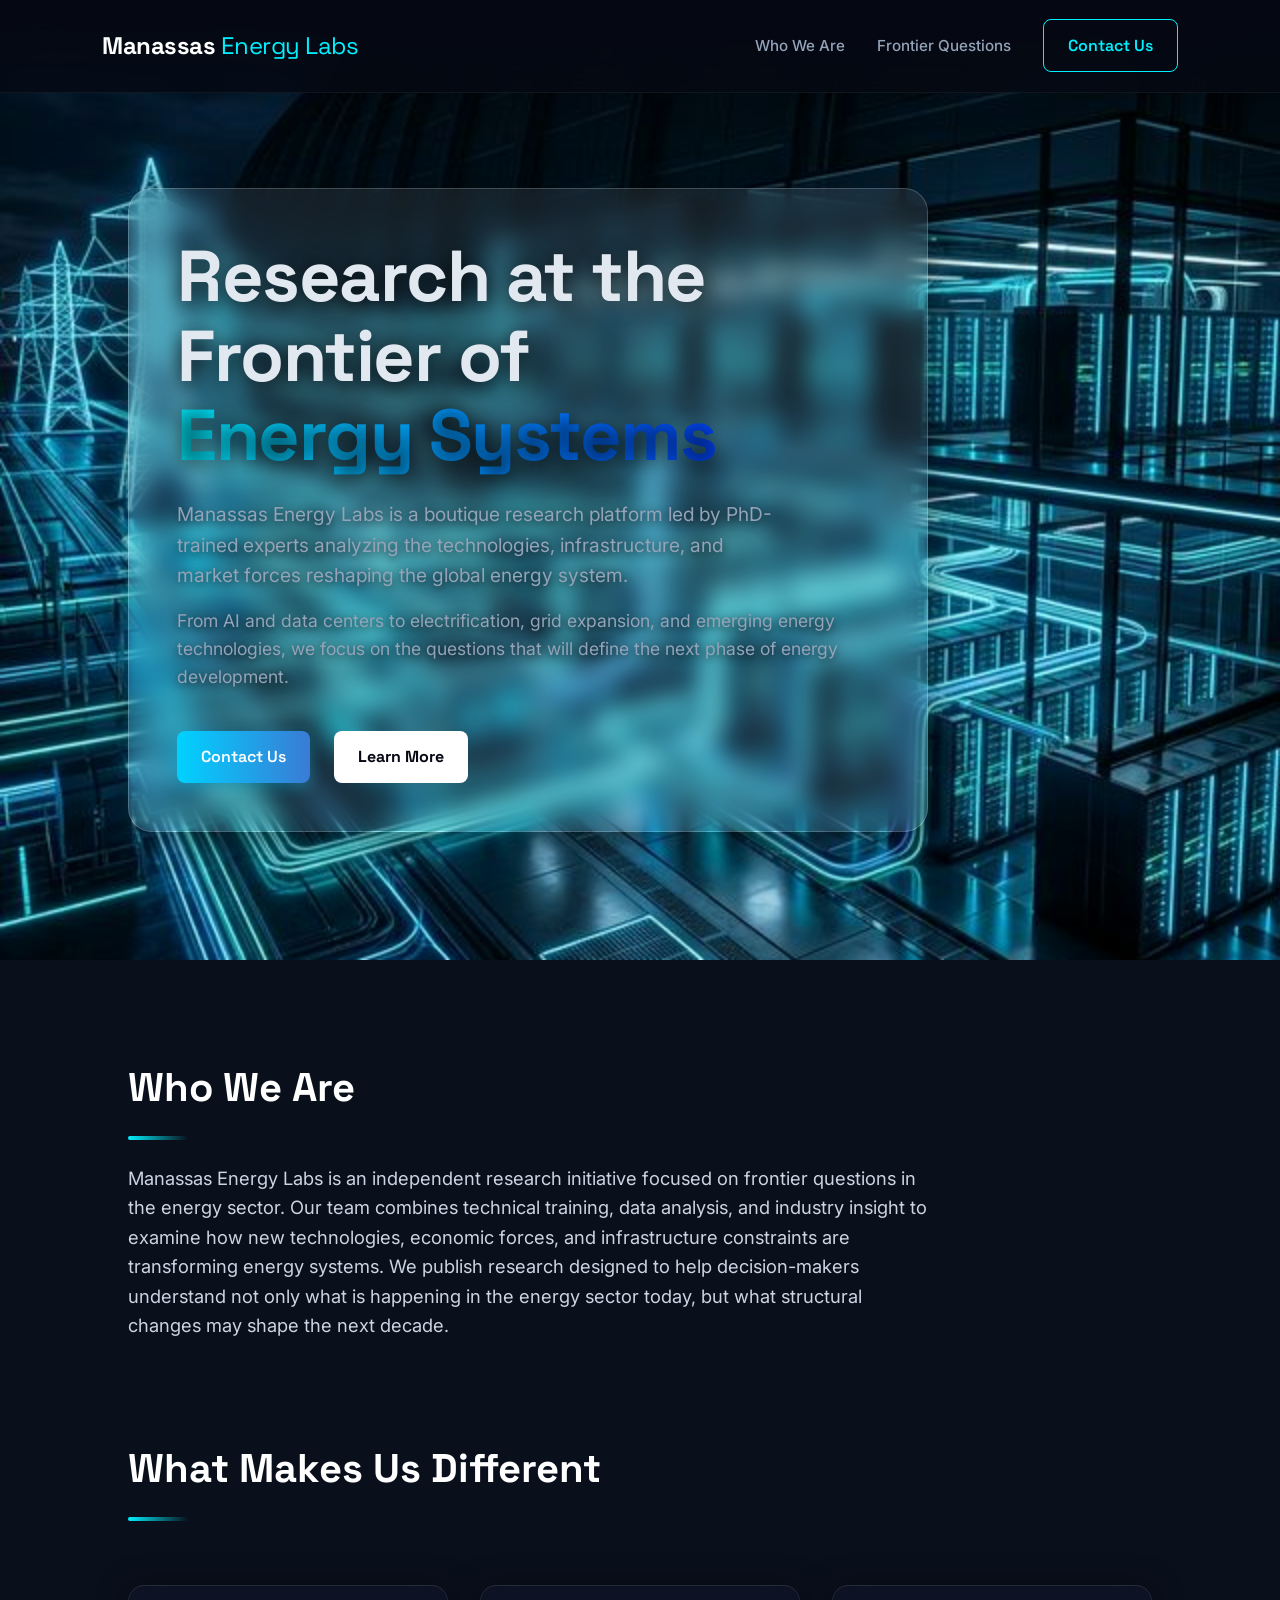
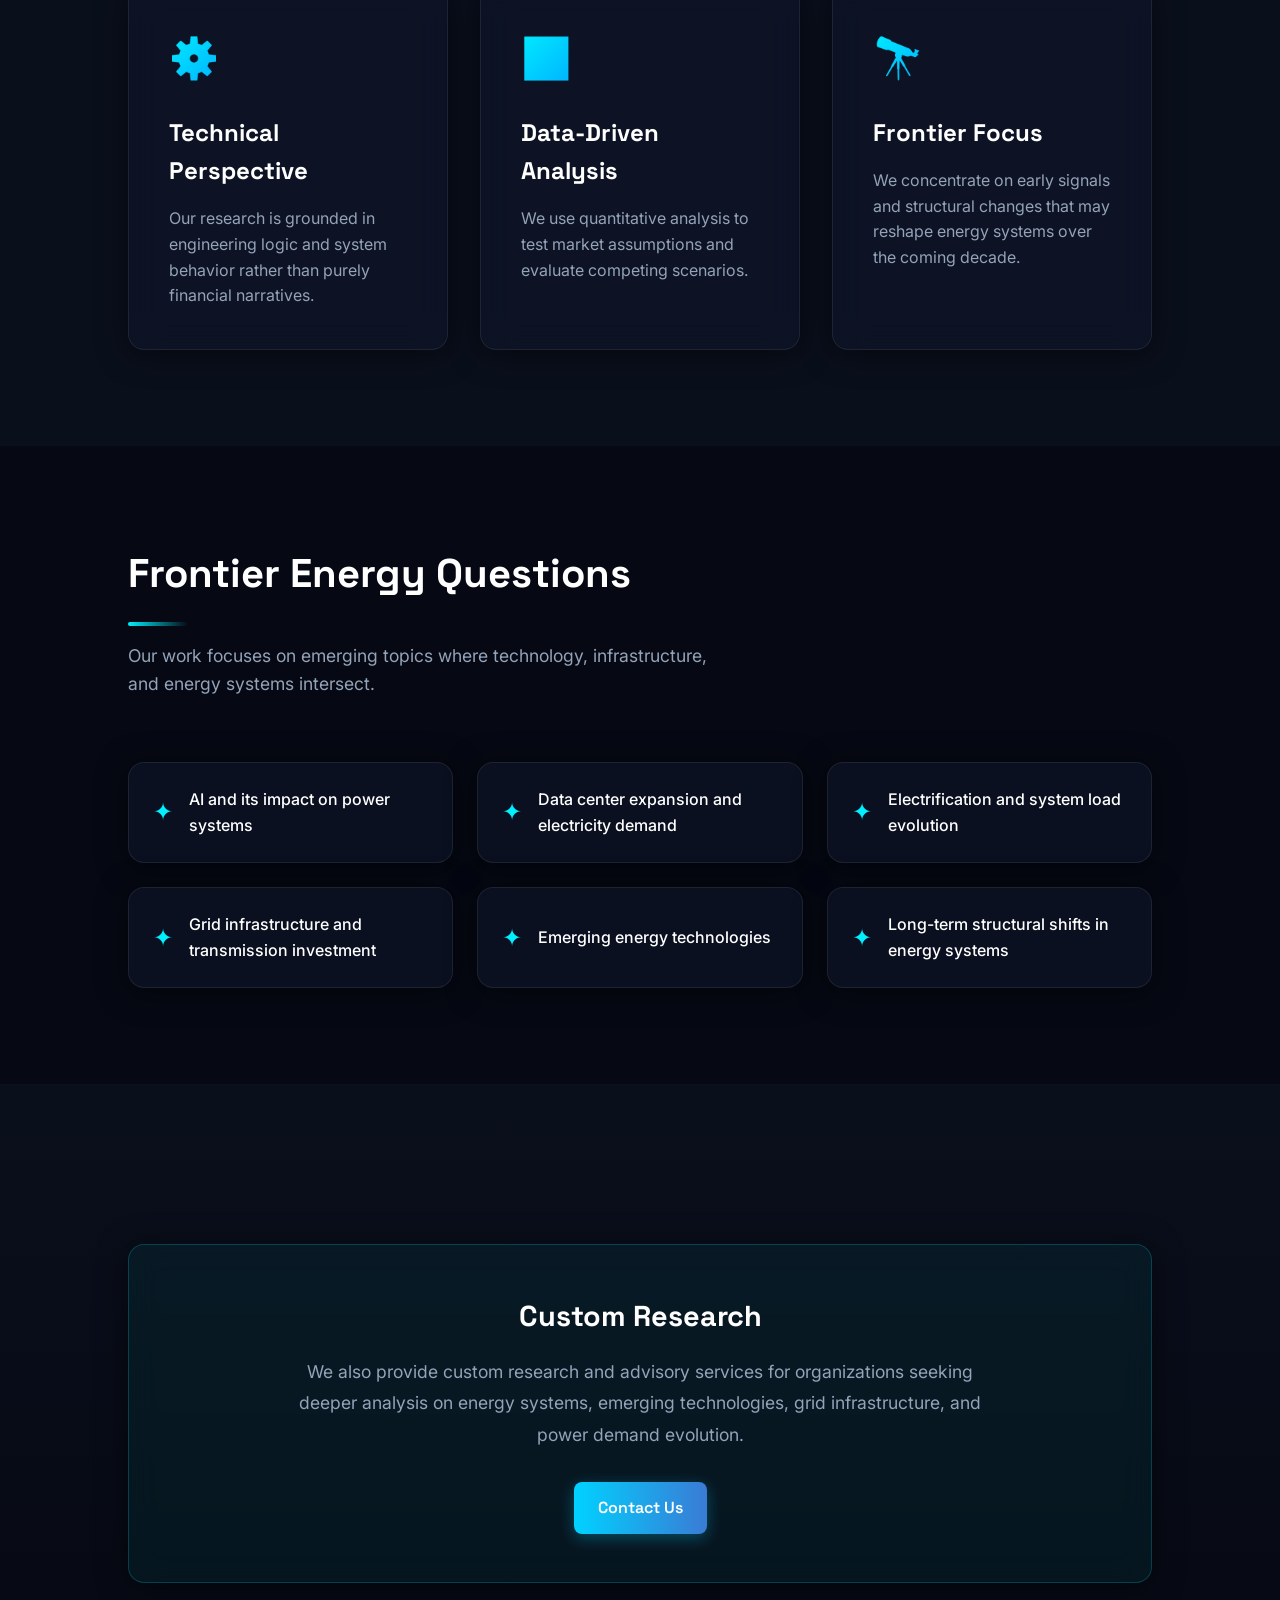
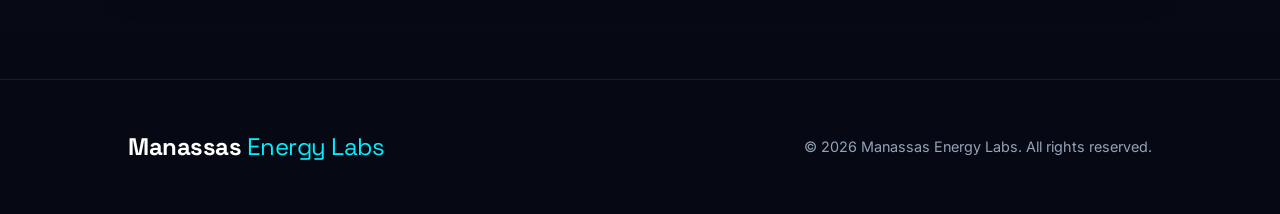
==== index.html @ 52a7e79d "Hide reports library section for now" ====
<!DOCTYPE html>
<html lang="en">
<head>
    <meta charset="UTF-8">
    <meta name="viewport" content="width=device-width, initial-scale=1.0">
    <title>Manassas Energy Labs</title>
    <meta name="description" content="Manassas Energy Labs is a boutique research platform led by PhD-trained experts analyzing the technologies, infrastructure, and market forces reshaping the global energy system.">
    <!-- Google Fonts -->
    <link rel="preconnect" href="https://fonts.googleapis.com">
    <link rel="preconnect" href="https://fonts.gstatic.com" crossorigin>
    <link href="https://fonts.googleapis.com/css2?family=Inter:wght@300;400;500;600&family=Space+Grotesk:wght@300;400;500;600;700&display=swap" rel="stylesheet">
    <link rel="stylesheet" href="styles.css">
</head>
<body>
    <nav class="navbar">
        <div class="logo">Manassas <span>Energy Labs</span></div>
        <div class="nav-links">
            <a href="#who-we-are">Who We Are</a>
            <a href="#frontier">Frontier Questions</a>
            <a href="mailto:contact@manassasenergy.com" class="btn-primary-outline">Contact Us</a>
        </div>
    </nav>

    <main>
        <!-- Hero Section -->
        <section class="hero" id="home">
            <div class="hero-bg-overlay"></div>
            <div class="hero-content">
                <h1>Research at the Frontier of <br><span class="gradient-text">Energy Systems</span></h1>
                <p>Manassas Energy Labs is a boutique research platform led by PhD-trained experts analyzing the technologies, infrastructure, and market forces reshaping the global energy system.</p>
                <p style="margin-top: -1.5rem; margin-bottom: 2.5rem; color: var(--text-muted); font-size: 1.1rem; max-width: 700px;">From AI and data centers to electrification, grid expansion, and emerging energy technologies, we focus on the questions that will define the next phase of energy development.</p>
                <div class="hero-actions">
                    <a href="mailto:contact@manassasenergy.com" class="btn-primary">Contact Us</a>
                    <a href="#who-we-are" class="btn-secondary">Learn More</a>
                </div>
            </div>
            <div class="grid-animation"></div>
        </section>

        <!-- Who We Are -->
        <section id="who-we-are" class="focus-areas fade-in">
            <div class="section-header">
                <h2>Who We Are</h2>
                <div class="header-line"></div>
                <p class="subtitle" style="max-width: 800px; margin-top: 1.5rem; font-size: 1.15rem; color: #cbd5e1;">Manassas Energy Labs is an independent research initiative focused on frontier questions in the energy sector. Our team combines technical training, data analysis, and industry insight to examine how new technologies, economic forces, and infrastructure constraints are transforming energy systems. We publish research designed to help decision-makers understand not only what is happening in the energy sector today, but what structural changes may shape the next decade.</p>
            </div>
            
            <div class="section-header" style="margin-top: 6rem;">
                <h2>What Makes Us Different</h2>
                <div class="header-line"></div>
            </div>
            <div class="cards-grid">
                <div class="card glass-panel">
                    <div class="card-icon">⚙️</div>
                    <h3>Technical Perspective</h3>
                    <p>Our research is grounded in engineering logic and system behavior rather than purely financial narratives.</p>
                </div>
                <div class="card glass-panel">
                    <div class="card-icon">📊</div>
                    <h3>Data-Driven Analysis</h3>
                    <p>We use quantitative analysis to test market assumptions and evaluate competing scenarios.</p>
                </div>
                <div class="card glass-panel">
                    <div class="card-icon">🔭</div>
                    <h3>Frontier Focus</h3>
                    <p>We concentrate on early signals and structural changes that may reshape energy systems over the coming decade.</p>
                </div>
            </div>
        </section>

        <!-- Frontier Energy Questions -->
        <section id="frontier" class="focus-areas fade-in" style="background: var(--bg-main);">
            <div class="section-header">
                <h2>Frontier Energy Questions</h2>
                <div class="header-line"></div>
                <p class="subtitle" style="max-width: 600px;">Our work focuses on emerging topics where technology, infrastructure, and energy systems intersect.</p>
            </div>
            <div class="cards-grid">
                <ul style="list-style: none; padding: 0; display: grid; grid-template-columns: repeat(auto-fit, minmax(300px, 1fr)); gap: 1.5rem;">
                    <li class="glass-panel" style="padding: 1.5rem; display: flex; align-items: center; gap: 1rem; color: #fff; font-weight: 500;">
                        <span style="color: var(--primary-neon); font-size: 1.5rem;">✦</span> AI and its impact on power systems
                    </li>
                    <li class="glass-panel" style="padding: 1.5rem; display: flex; align-items: center; gap: 1rem; color: #fff; font-weight: 500;">
                        <span style="color: var(--primary-neon); font-size: 1.5rem;">✦</span> Data center expansion and electricity demand
                    </li>
                    <li class="glass-panel" style="padding: 1.5rem; display: flex; align-items: center; gap: 1rem; color: #fff; font-weight: 500;">
                        <span style="color: var(--primary-neon); font-size: 1.5rem;">✦</span> Electrification and system load evolution
                    </li>
                    <li class="glass-panel" style="padding: 1.5rem; display: flex; align-items: center; gap: 1rem; color: #fff; font-weight: 500;">
                        <span style="color: var(--primary-neon); font-size: 1.5rem;">✦</span> Grid infrastructure and transmission investment
                    </li>
                    <li class="glass-panel" style="padding: 1.5rem; display: flex; align-items: center; gap: 1rem; color: #fff; font-weight: 500;">
                        <span style="color: var(--primary-neon); font-size: 1.5rem;">✦</span> Emerging energy technologies
                    </li>
                    <li class="glass-panel" style="padding: 1.5rem; display: flex; align-items: center; gap: 1rem; color: #fff; font-weight: 500;">
                        <span style="color: var(--primary-neon); font-size: 1.5rem;">✦</span> Long-term structural shifts in energy systems
                    </li>
                </ul>
            </div>
        </section>

        <!-- Reports Section -->
        <section id="reports" class="reports section-padding fade-in">
            <!-- Reports list hidden for now
            <div class="section-header">
                <h2>Research Products</h2>
                <div class="header-line"></div>
                <p class="subtitle">Independent analysis of emerging energy trends, technologies, and infrastructure development.</p>
            </div>
            
            <div class="reports-list">
                <div class="report-item glass-panel">
                    <div class="report-info">
                        <span class="report-tag free-tag">Complimentary</span>
                        <h3>AI and the Future of Power Systems</h3>
                        <p>A data-driven analysis of how AI development may reshape electricity demand, infrastructure investment, and power system planning.</p>
                    </div>
                    <div class="report-action">
                        <a href="dummy_report_1.pdf" download class="btn-download">
                            <span>↓ Download PDF</span>
                        </a>
                    </div>
                </div>

                <div class="report-item glass-panel">
                    <div class="report-info">
                        <span class="report-tag free-tag">Complimentary</span>
                        <h3>Frontier AI Applications and Their Energy Implications</h3>
                        <p>An exploration of emerging AI applications and how their computational requirements may translate into energy system impacts.</p>
                    </div>
                    <div class="report-action">
                        <a href="dummy_report_2.pdf" download class="btn-download">
                            <span>↓ Download PDF</span>
                        </a>
                    </div>
                </div>

                <div class="report-item glass-panel locked">
                    <div class="report-info">
                        <span class="report-tag pro-tag">Premium</span>
                        <div class="locked-title">
                            <h3>Data Centers and the Next Phase of Energy Infrastructure</h3>
                            <span class="lock-icon">🔒</span>
                        </div>
                        <p>An analysis of how data center expansion is interacting with grid constraints, transmission investment, and energy system planning.</p>
                    </div>
                    <div class="report-action">
                        <button class="btn-paywall" data-product="data-centers-report">
                            <span>Purchase Access</span>
                        </button>
                    </div>
                </div>
            </div>
            -->

            <!-- Custom Research -->
            <div class="glass-panel fade-in" style="margin-top: 4rem; padding: 3rem; text-align: center; background: rgba(0, 240, 255, 0.05); border-color: rgba(0, 240, 255, 0.2);">
                <h3 style="font-size: 1.8rem; color: #fff; margin-bottom: 1rem; font-family: 'Space Grotesk', sans-serif;">Custom Research</h3>
                <p style="color: var(--text-muted); max-width: 700px; margin: 0 auto; font-size: 1.1rem; line-height: 1.8;">We also provide custom research and advisory services for organizations seeking deeper analysis on energy systems, emerging technologies, grid infrastructure, and power demand evolution.</p>
                <a href="mailto:contact@manassasenergy.com" class="btn-primary" style="margin-top: 2rem;">Contact Us</a>
            </div>

        </section>
    </main>

    <footer>
        <div class="footer-content">
            <div class="logo">Manassas <span>Energy Labs</span></div>
            <p>&copy; 2026 Manassas Energy Labs. All rights reserved.</p>
        </div>
    </footer>

    <!-- PayPal Mock Modal -->
    <div id="payment-modal" class="modal-overlay hidden">
        <div class="modal glass-panel">
            <button class="close-modal">&times;</button>
            <div class="modal-header">
                <h2>Unlock Premium Report</h2>
                <p id="modal-product-name">Report Title</p>
            </div>
            <div class="payment-options">
                <div class="paypal-button-mock">
                    <img src="https://upload.wikimedia.org/wikipedia/commons/b/b5/PayPal.svg" alt="PayPal" class="paypal-logo">
                    <span>Pay with PayPal</span>
                </div>
                <div class="payment-divider"><span>or</span></div>
                <div class="credit-card-mock">
                    <div class="input-group">
                        <label>Card Number</label>
                        <input type="text" placeholder="•••• •••• •••• ••••" disabled>
                    </div>
                    <div class="card-details">
                        <div class="input-group">
                            <label>Expiry</label>
                            <input type="text" placeholder="MM/YY" disabled>
                        </div>
                        <div class="input-group">
                            <label>CVC</label>
                            <input type="text" placeholder="123" disabled>
                        </div>
                    </div>
                    <button class="btn-primary full-width" disabled>Proceed to Payment</button>
                </div>
                <p class="mock-warning">This is a simulated payment gateway for demonstration.</p>
            </div>
        </div>
    </div>

    <!-- Generate empty mock PDFs so the downloads work -->
    <script src="script.js"></script>
</body>
</html>
---- styles.css ----
/* Base Variables and Resets */
:root {
    --bg-main: #060913;
    --bg-secondary: #0a0f1c;
    --primary-neon: #00f0ff;
    --secondary-neon: #0044ff;
    --text-main: #e2e8f0;
    --text-muted: #94a3b8;
    --glass-bg: rgba(16, 23, 42, 0.6);
    --glass-border: rgba(255, 255, 255, 0.08);
    --free-color: #10b981;
    --premium-color: #f59e0b;
}

* {
    margin: 0;
    padding: 0;
    box-sizing: border-box;
    scroll-behavior: smooth;
}

body {
    font-family: 'Inter', sans-serif;
    background-color: var(--bg-main);
    color: var(--text-main);
    line-height: 1.6;
    overflow-x: hidden;
}

h1, h2, h3, h4, h5, h6, .logo {
    font-family: 'Space Grotesk', sans-serif;
}

/* Utilities */
.gradient-text {
    background: linear-gradient(90deg, var(--primary-neon), var(--secondary-neon));
    -webkit-background-clip: text;
    -webkit-text-fill-color: transparent;
    background-clip: text;
}

.glass-panel {
    background: var(--glass-bg);
    backdrop-filter: blur(16px);
    -webkit-backdrop-filter: blur(16px);
    border: 1px solid var(--glass-border);
    border-radius: 16px;
    box-shadow: 0 4px 30px rgba(0, 0, 0, 0.5);
}

.section-padding {
    padding: 6rem 10%;
}

.fade-in {
    opacity: 0;
    transform: translateY(30px);
    transition: opacity 0.8s ease, transform 0.8s ease;
}

.fade-in.visible {
    opacity: 1;
    transform: translateY(0);
}

/* Navbar */
.navbar {
    position: fixed;
    top: 0;
    left: 0;
    width: 100%;
    padding: 1.2rem 8%;
    display: flex;
    justify-content: space-between;
    align-items: center;
    background: rgba(6, 9, 19, 0.8);
    backdrop-filter: blur(20px);
    z-index: 1000;
    border-bottom: 1px solid rgba(255, 255, 255, 0.05);
}

.logo {
    font-size: 1.5rem;
    font-weight: 700;
    color: #fff;
    letter-spacing: -0.5px;
}

.logo span {
    color: var(--primary-neon);
    font-weight: 400;
}

.nav-links {
    display: flex;
    gap: 2rem;
    align-items: center;
}

.nav-links a:not(.btn-primary-outline) {
    color: var(--text-muted);
    text-decoration: none;
    font-weight: 500;
    font-size: 0.95rem;
    transition: color 0.3s;
}

.nav-links a:hover {
    color: #fff;
}

/* Buttons */
.btn-primary, .btn-primary-outline, .btn-secondary, .btn-download, .btn-paywall {
    display: inline-flex;
    align-items: center;
    justify-content: center;
    padding: 0.8rem 1.5rem;
    border-radius: 8px;
    font-weight: 600;
    font-family: 'Space Grotesk', sans-serif;
    text-decoration: none;
    cursor: pointer;
    transition: all 0.3s ease;
    border: none;
    font-size: 1rem;
}

.btn-primary {
    background: linear-gradient(90deg, #00d2ff, #3a7bd5);
    color: #fff;
    box-shadow: 0 4px 15px rgba(0, 210, 255, 0.3);
}

.btn-primary:hover {
    box-shadow: 0 6px 25px rgba(0, 210, 255, 0.5);
    transform: translateY(-2px);
}

.btn-primary-outline {
    background: transparent;
    color: var(--primary-neon);
    border: 1px solid var(--primary-neon);
}

.btn-primary-outline:hover {
    background: rgba(0, 240, 255, 0.1);
    box-shadow: 0 0 15px rgba(0, 240, 255, 0.2);
}

.btn-secondary {
    background: #fff;
    color: #060913;
    border: none;
    font-weight: 700;
}

.btn-secondary:hover {
    background: #e2e8f0;
    transform: translateY(-2px);
    box-shadow: 0 6px 20px rgba(255, 255, 255, 0.4);
}

/* Hero Section */
.hero {
    min-height: 100vh;
    display: flex;
    align-items: center;
    position: relative;
    padding: 0 10%;
    margin-top: 60px;
    overflow: hidden;
}

.hero-bg-overlay {
    position: absolute;
    top: 0;
    left: 0;
    width: 100%;
    height: 100%;
    background: linear-gradient(to right, rgba(6, 9, 19, 0.95) 0%, rgba(6, 9, 19, 0.75) 50%, rgba(6, 9, 19, 0.3) 100%),
                radial-gradient(circle at top right, rgba(0, 68, 255, 0.15) 0%, transparent 40%);
    z-index: -1;
}

/* Background Image injected */
.hero {
    background-image: url('assets/hero_bg.png');
    background-size: cover;
    background-position: center;
    background-blend-mode: overlay;
}

.grid-animation {
    position: absolute;
    bottom: -50%;
    left: 0;
    width: 200%;
    height: 200%;
    background-image: 
        linear-gradient(rgba(0, 240, 255, 0.05) 1px, transparent 1px),
        linear-gradient(90deg, rgba(0, 240, 255, 0.05) 1px, transparent 1px);
    background-size: 50px 50px;
    transform: perspective(500px) rotateX(60deg) translateY(-100px);
    z-index: -2;
    animation: gridMove 20s linear infinite;
}

@keyframes gridMove {
    0% { transform: perspective(500px) rotateX(60deg) translateY(0); }
    100% { transform: perspective(500px) rotateX(60deg) translateY(50px); }
}

.hero-content {
    max-width: 800px;
    z-index: 1;
    background: rgba(255, 255, 255, 0.08);
    backdrop-filter: blur(12px);
    -webkit-backdrop-filter: blur(12px);
    padding: 3rem;
    border-radius: 24px;
    border: 1px solid rgba(255, 255, 255, 0.2);
    box-shadow: 0 10px 40px rgba(0, 0, 0, 0.5);
}

.hero h1 {
    font-size: 4.5rem;
    line-height: 1.1;
    margin-bottom: 1.5rem;
    letter-spacing: -1.5px;
    text-shadow: 0 4px 20px rgba(0, 0, 0, 0.8);
}

.hero p {
    font-size: 1.2rem;
    color: var(--text-muted);
    margin-bottom: 2.5rem;
    max-width: 600px;
    text-shadow: 0 2px 10px rgba(0, 0, 0, 0.8);
}

.hero-actions {
    display: flex;
    gap: 1.5rem;
}

/* Focus Areas Section */
.focus-areas {
    padding: 6rem 10%;
    background: var(--bg-secondary);
    position: relative;
}

.section-header {
    margin-bottom: 4rem;
}

.section-header h2 {
    font-size: 2.5rem;
    color: #fff;
    margin-bottom: 1rem;
}

.header-line {
    height: 4px;
    width: 60px;
    background: linear-gradient(90deg, var(--primary-neon), transparent);
    border-radius: 2px;
}

.subtitle {
    margin-top: 1rem;
    color: var(--text-muted);
    font-size: 1.1rem;
}

.cards-grid {
    display: grid;
    grid-template-columns: repeat(auto-fit, minmax(300px, 1fr));
    gap: 2rem;
}

.card {
    padding: 2.5rem;
    transition: transform 0.4s ease, box-shadow 0.4s ease;
    border-top: 1px solid rgba(255, 255, 255, 0.1);
}

.card:hover {
    transform: translateY(-10px);
    box-shadow: 0 15px 40px rgba(0, 240, 255, 0.1);
    border-color: rgba(0, 240, 255, 0.3);
}

.card-icon {
    font-size: 2.5rem;
    margin-bottom: 1.5rem;
    background: linear-gradient(135deg, var(--primary-neon), var(--secondary-neon));
    -webkit-background-clip: text;
    background-clip: text;
    -webkit-text-fill-color: transparent;
}

.card h3 {
    font-size: 1.5rem;
    margin-bottom: 1rem;
    color: #fff;
}

.card p {
    color: var(--text-muted);
}

/* Reports Section */
.reports {
    background: linear-gradient(to bottom, var(--bg-secondary), var(--bg-main));
}

.reports-list {
    display: flex;
    flex-direction: column;
    gap: 1.5rem;
}

.report-item {
    padding: 2rem;
    display: flex;
    justify-content: space-between;
    align-items: center;
    transition: background 0.3s;
}

.report-item:hover {
    background: rgba(255, 255, 255, 0.08);
}

.report-info {
    flex: 1;
}

.report-tag {
    font-size: 0.75rem;
    text-transform: uppercase;
    font-weight: 700;
    letter-spacing: 1px;
    padding: 0.3rem 0.6rem;
    border-radius: 4px;
    margin-bottom: 0.8rem;
    display: inline-block;
}

.free-tag {
    background: rgba(16, 185, 129, 0.15);
    color: var(--free-color);
    border: 1px solid rgba(16, 185, 129, 0.3);
}

.pro-tag {
    background: rgba(245, 158, 11, 0.15);
    color: var(--premium-color);
    border: 1px solid rgba(245, 158, 11, 0.3);
}

.locked-title {
    display: flex;
    align-items: center;
    gap: 0.5rem;
}

.lock-icon {
    font-size: 1.2rem;
    filter: grayscale(1) brightness(2);
}

.report-item h3 {
    font-size: 1.4rem;
    color: #fff;
    margin-bottom: 0.5rem;
}

.report-item p {
    color: var(--text-muted);
    max-width: 80%;
}

.btn-download {
    background: rgba(16, 185, 129, 0.1);
    color: var(--free-color);
    border: 1px solid var(--free-color);
}

.btn-download:hover {
    background: var(--free-color);
    color: #fff;
    box-shadow: 0 0 15px rgba(16, 185, 129, 0.4);
}

.btn-paywall {
    background: rgba(245, 158, 11, 0.1);
    color: var(--premium-color);
    border: 1px solid var(--premium-color);
}

.btn-paywall:hover {
    background: var(--premium-color);
    color: #fff;
    box-shadow: 0 0 15px rgba(245, 158, 11, 0.4);
}

/* Modal */
.modal-overlay {
    position: fixed;
    top: 0;
    left: 0;
    width: 100vw;
    height: 100vh;
    background: rgba(0, 0, 0, 0.7);
    backdrop-filter: blur(8px);
    display: flex;
    justify-content: center;
    align-items: center;
    z-index: 2000;
    opacity: 0;
    visibility: hidden;
    transition: opacity 0.3s, visibility 0.3s;
}

.modal-overlay.active {
    opacity: 1;
    visibility: visible;
}

.modal {
    width: 100%;
    max-width: 500px;
    padding: 2.5rem;
    position: relative;
    transform: scale(0.95);
    transition: transform 0.3s cubic-bezier(0.175, 0.885, 0.32, 1.275);
}

.modal-overlay.active .modal {
    transform: scale(1);
}

.close-modal {
    position: absolute;
    top: 1rem;
    right: 1.5rem;
    background: none;
    border: none;
    color: var(--text-muted);
    font-size: 2rem;
    cursor: pointer;
    transition: color 0.3s;
}

.close-modal:hover {
    color: #fff;
}

.modal-header {
    text-align: center;
    margin-bottom: 2rem;
}

.modal-header h2 {
    color: #fff;
    margin-bottom: 0.5rem;
}

.modal-header p {
    color: var(--premium-color);
    font-weight: 500;
}

.payment-options {
    display: flex;
    flex-direction: column;
    gap: 1.5rem;
}

.paypal-button-mock {
    background: #ffc439;
    color: #003087;
    border-radius: 4px;
    height: 48px;
    display: flex;
    justify-content: center;
    align-items: center;
    gap: 10px;
    font-weight: bold;
    font-size: 1.1rem;
    cursor: pointer;
    transition: filter 0.2s;
}

.paypal-button-mock:hover {
    filter: brightness(0.95);
}

.paypal-logo {
    height: 24px;
}

.payment-divider {
    text-align: center;
    position: relative;
    color: var(--text-muted);
    font-size: 0.9rem;
}

.payment-divider::before,
.payment-divider::after {
    content: "";
    position: absolute;
    top: 50%;
    width: 40%;
    height: 1px;
    background: var(--glass-border);
}

.payment-divider::before { left: 0; }
.payment-divider::after { right: 0; }

.credit-card-mock {
    background: rgba(0, 0, 0, 0.2);
    padding: 1.5rem;
    border-radius: 8px;
    border: 1px solid var(--glass-border);
}

.input-group {
    margin-bottom: 1rem;
}

.input-group label {
    display: block;
    font-size: 0.85rem;
    color: var(--text-muted);
    margin-bottom: 0.3rem;
}

.input-group input {
    width: 100%;
    padding: 0.8rem;
    background: rgba(255, 255, 255, 0.05);
    border: 1px solid var(--glass-border);
    border-radius: 4px;
    color: #fff;
    font-family: inherit;
}

.card-details {
    display: grid;
    grid-template-columns: 1fr 1fr;
    gap: 1rem;
}

.full-width {
    width: 100%;
}

.mock-warning {
    font-size: 0.8rem;
    color: #f77;
    text-align: center;
    margin-top: 1rem;
}

/* Footer */
footer {
    border-top: 1px solid var(--glass-border);
    padding: 3rem 10%;
    background: var(--bg-main);
}

.footer-content {
    display: flex;
    justify-content: space-between;
    align-items: center;
}

.footer-content p {
    color: var(--text-muted);
    font-size: 0.9rem;
}

/* Responsive */
@media (max-width: 768px) {
    .hero h1 {
        font-size: 3rem;
    }
    
    .nav-links {
        display: none;
    }
    
    .report-item {
        flex-direction: column;
        align-items: flex-start;
        gap: 1.5rem;
    }
    
    .footer-content {
        flex-direction: column;
        gap: 1rem;
        text-align: center;
    }
}
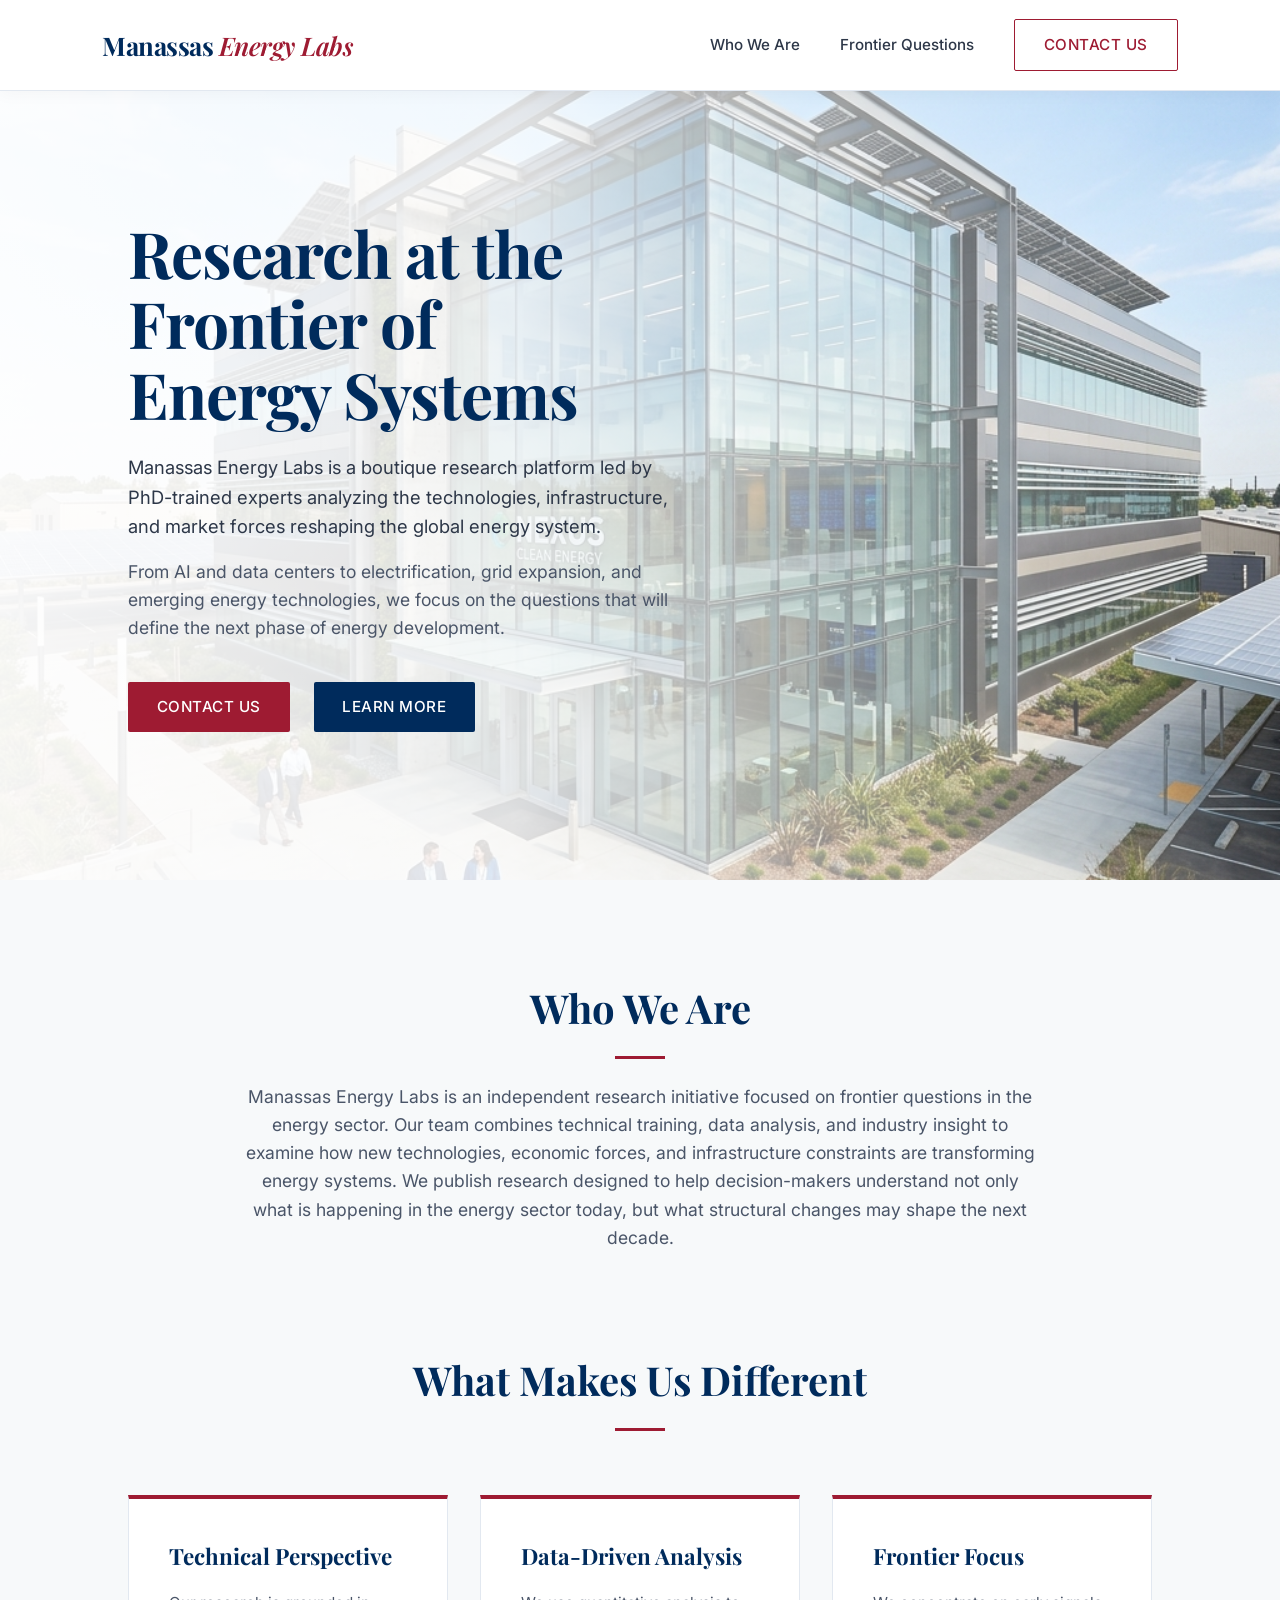
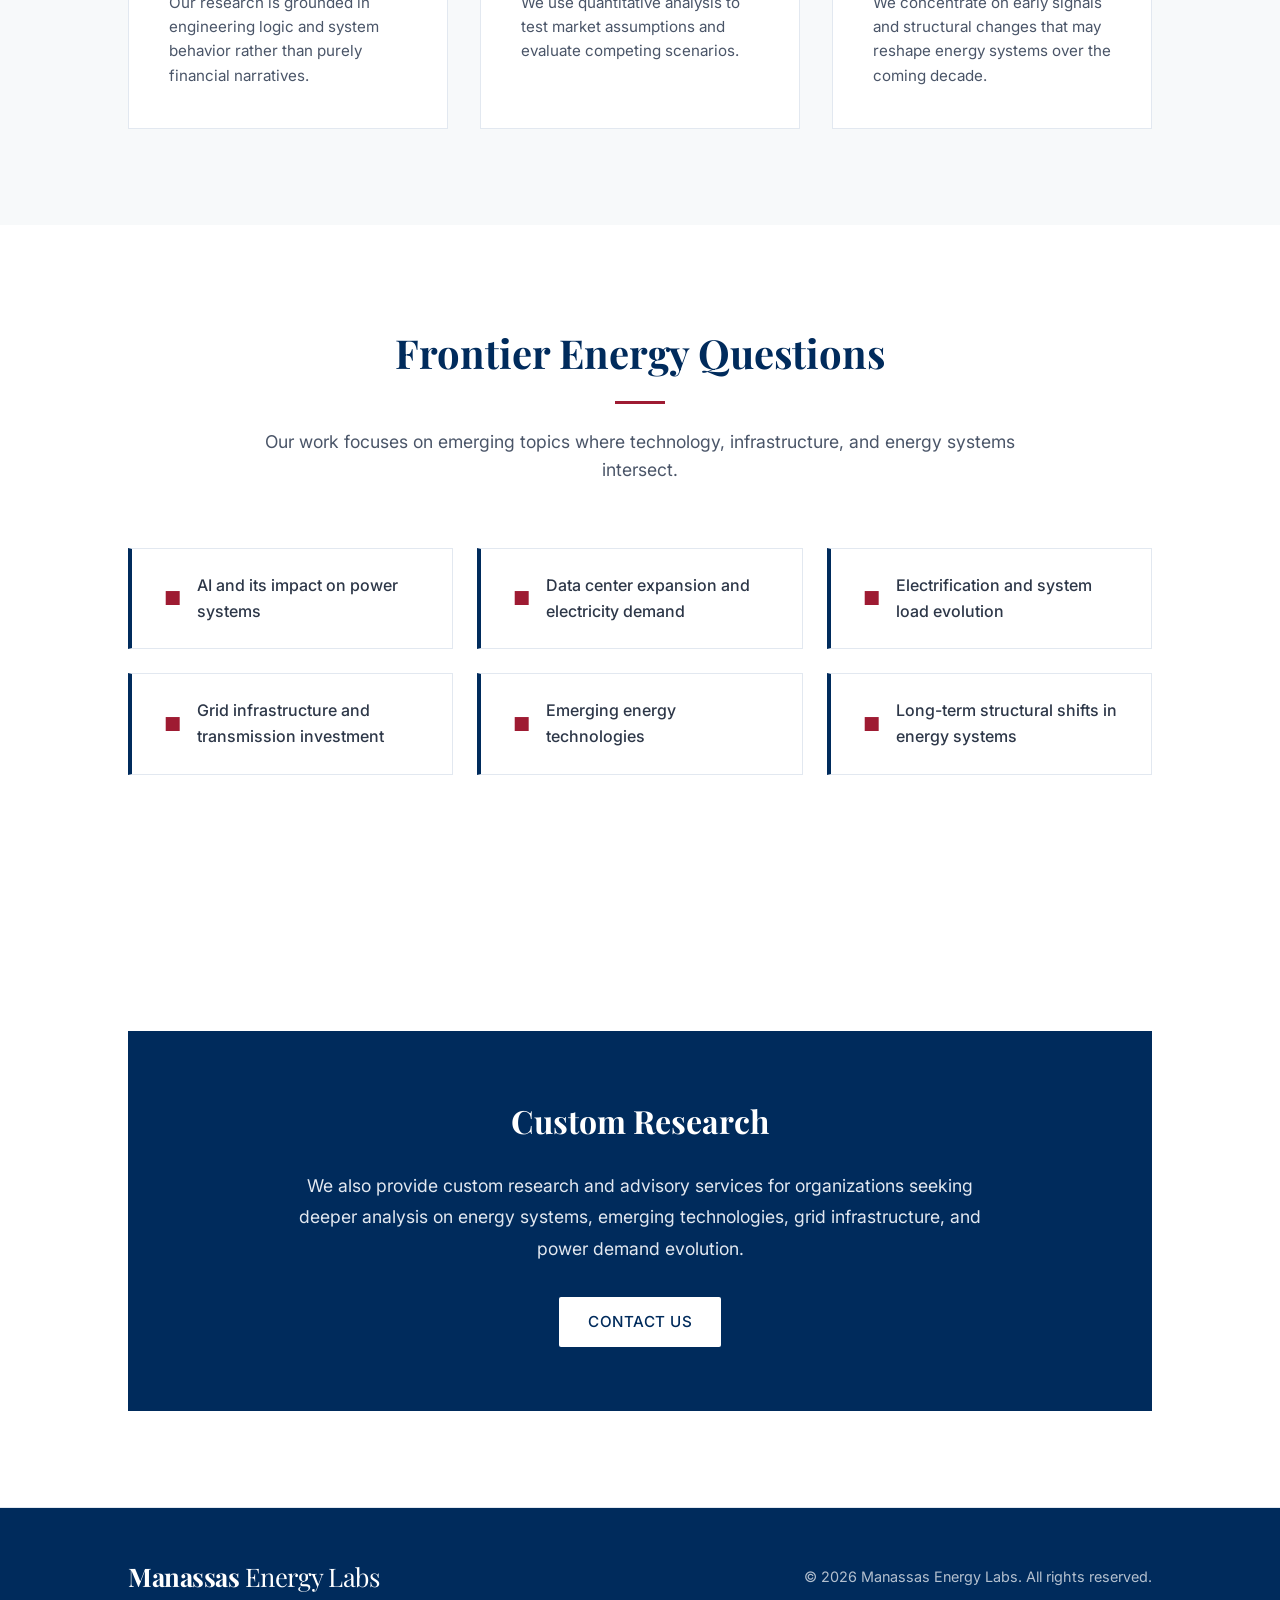
==== commit d2c8bb70: "Complete redesign to premium corporate consulting aesthetic (CRA style)" ====
--- a/index.html
+++ b/index.html
@@ -5,15 +5,12 @@
     <meta name="viewport" content="width=device-width, initial-scale=1.0">
     <title>Manassas Energy Labs</title>
     <meta name="description" content="Manassas Energy Labs is a boutique research platform led by PhD-trained experts analyzing the technologies, infrastructure, and market forces reshaping the global energy system.">
-    <!-- Google Fonts -->
-    <link rel="preconnect" href="https://fonts.googleapis.com">
-    <link rel="preconnect" href="https://fonts.gstatic.com" crossorigin>
-    <link href="https://fonts.googleapis.com/css2?family=Inter:wght@300;400;500;600&family=Space+Grotesk:wght@300;400;500;600;700&display=swap" rel="stylesheet">
+    <!-- Fonts -->
     <link rel="stylesheet" href="styles.css">
 </head>
 <body>
     <nav class="navbar">
-        <div class="logo">Manassas <span>Energy Labs</span></div>
+        <a href="#" class="logo">Manassas <span>Energy Labs</span></a>
         <div class="nav-links">
             <a href="#who-we-are">Who We Are</a>
             <a href="#frontier">Frontier Questions</a>
@@ -25,16 +22,15 @@
         <!-- Hero Section -->
         <section class="hero" id="home">
             <div class="hero-bg-overlay"></div>
-            <div class="hero-content">
-                <h1>Research at the Frontier of <br><span class="gradient-text">Energy Systems</span></h1>
+            <div class="hero-content fade-in">
+                <h1>Research at the Frontier of <br>Energy Systems</h1>
                 <p>Manassas Energy Labs is a boutique research platform led by PhD-trained experts analyzing the technologies, infrastructure, and market forces reshaping the global energy system.</p>
-                <p style="margin-top: -1.5rem; margin-bottom: 2.5rem; color: var(--text-muted); font-size: 1.1rem; max-width: 700px;">From AI and data centers to electrification, grid expansion, and emerging energy technologies, we focus on the questions that will define the next phase of energy development.</p>
+                <p style="margin-top: -1.5rem; margin-bottom: 2.5rem; color: var(--text-muted); font-size: 1.1rem;">From AI and data centers to electrification, grid expansion, and emerging energy technologies, we focus on the questions that will define the next phase of energy development.</p>
                 <div class="hero-actions">
                     <a href="mailto:contact@manassasenergy.com" class="btn-primary">Contact Us</a>
                     <a href="#who-we-are" class="btn-secondary">Learn More</a>
                 </div>
             </div>
-            <div class="grid-animation"></div>
         </section>
 
         <!-- Who We Are -->
@@ -42,7 +38,7 @@
             <div class="section-header">
                 <h2>Who We Are</h2>
                 <div class="header-line"></div>
-                <p class="subtitle" style="max-width: 800px; margin-top: 1.5rem; font-size: 1.15rem; color: #cbd5e1;">Manassas Energy Labs is an independent research initiative focused on frontier questions in the energy sector. Our team combines technical training, data analysis, and industry insight to examine how new technologies, economic forces, and infrastructure constraints are transforming energy systems. We publish research designed to help decision-makers understand not only what is happening in the energy sector today, but what structural changes may shape the next decade.</p>
+                <p class="subtitle">Manassas Energy Labs is an independent research initiative focused on frontier questions in the energy sector. Our team combines technical training, data analysis, and industry insight to examine how new technologies, economic forces, and infrastructure constraints are transforming energy systems. We publish research designed to help decision-makers understand not only what is happening in the energy sector today, but what structural changes may shape the next decade.</p>
             </div>
             
             <div class="section-header" style="margin-top: 6rem;">
@@ -50,18 +46,15 @@
                 <div class="header-line"></div>
             </div>
             <div class="cards-grid">
-                <div class="card glass-panel">
-                    <div class="card-icon">⚙️</div>
+                <div class="card">
                     <h3>Technical Perspective</h3>
                     <p>Our research is grounded in engineering logic and system behavior rather than purely financial narratives.</p>
                 </div>
-                <div class="card glass-panel">
-                    <div class="card-icon">📊</div>
+                <div class="card">
                     <h3>Data-Driven Analysis</h3>
                     <p>We use quantitative analysis to test market assumptions and evaluate competing scenarios.</p>
                 </div>
-                <div class="card glass-panel">
-                    <div class="card-icon">🔭</div>
+                <div class="card">
                     <h3>Frontier Focus</h3>
                     <p>We concentrate on early signals and structural changes that may reshape energy systems over the coming decade.</p>
                 </div>
@@ -73,93 +66,28 @@
             <div class="section-header">
                 <h2>Frontier Energy Questions</h2>
                 <div class="header-line"></div>
-                <p class="subtitle" style="max-width: 600px;">Our work focuses on emerging topics where technology, infrastructure, and energy systems intersect.</p>
+                <p class="subtitle">Our work focuses on emerging topics where technology, infrastructure, and energy systems intersect.</p>
             </div>
             <div class="cards-grid">
-                <ul style="list-style: none; padding: 0; display: grid; grid-template-columns: repeat(auto-fit, minmax(300px, 1fr)); gap: 1.5rem;">
-                    <li class="glass-panel" style="padding: 1.5rem; display: flex; align-items: center; gap: 1rem; color: #fff; font-weight: 500;">
-                        <span style="color: var(--primary-neon); font-size: 1.5rem;">✦</span> AI and its impact on power systems
-                    </li>
-                    <li class="glass-panel" style="padding: 1.5rem; display: flex; align-items: center; gap: 1rem; color: #fff; font-weight: 500;">
-                        <span style="color: var(--primary-neon); font-size: 1.5rem;">✦</span> Data center expansion and electricity demand
-                    </li>
-                    <li class="glass-panel" style="padding: 1.5rem; display: flex; align-items: center; gap: 1rem; color: #fff; font-weight: 500;">
-                        <span style="color: var(--primary-neon); font-size: 1.5rem;">✦</span> Electrification and system load evolution
-                    </li>
-                    <li class="glass-panel" style="padding: 1.5rem; display: flex; align-items: center; gap: 1rem; color: #fff; font-weight: 500;">
-                        <span style="color: var(--primary-neon); font-size: 1.5rem;">✦</span> Grid infrastructure and transmission investment
-                    </li>
-                    <li class="glass-panel" style="padding: 1.5rem; display: flex; align-items: center; gap: 1rem; color: #fff; font-weight: 500;">
-                        <span style="color: var(--primary-neon); font-size: 1.5rem;">✦</span> Emerging energy technologies
-                    </li>
-                    <li class="glass-panel" style="padding: 1.5rem; display: flex; align-items: center; gap: 1rem; color: #fff; font-weight: 500;">
-                        <span style="color: var(--primary-neon); font-size: 1.5rem;">✦</span> Long-term structural shifts in energy systems
-                    </li>
+                <ul class="frontier-list">
+                    <li><span class="bullet-icon">■</span> AI and its impact on power systems</li>
+                    <li><span class="bullet-icon">■</span> Data center expansion and electricity demand</li>
+                    <li><span class="bullet-icon">■</span> Electrification and system load evolution</li>
+                    <li><span class="bullet-icon">■</span> Grid infrastructure and transmission investment</li>
+                    <li><span class="bullet-icon">■</span> Emerging energy technologies</li>
+                    <li><span class="bullet-icon">■</span> Long-term structural shifts in energy systems</li>
                 </ul>
             </div>
         </section>
 
-        <!-- Reports Section -->
-        <section id="reports" class="reports section-padding fade-in">
-            <!-- Reports list hidden for now
-            <div class="section-header">
-                <h2>Research Products</h2>
-                <div class="header-line"></div>
-                <p class="subtitle">Independent analysis of emerging energy trends, technologies, and infrastructure development.</p>
+        <!-- Custom Research Section (Reports hidden) -->
+        <section id="custom-research" class="reports section-padding fade-in">
+            <!-- Custom Research -->
+            <div class="custom-research-panel">
+                <h3>Custom Research</h3>
+                <p>We also provide custom research and advisory services for organizations seeking deeper analysis on energy systems, emerging technologies, grid infrastructure, and power demand evolution.</p>
+                <a href="mailto:contact@manassasenergy.com" class="btn-primary" style="margin-top: 2rem; background: #fff; color: var(--primary-navy);">Contact Us</a>
             </div>
-            
-            <div class="reports-list">
-                <div class="report-item glass-panel">
-                    <div class="report-info">
-                        <span class="report-tag free-tag">Complimentary</span>
-                        <h3>AI and the Future of Power Systems</h3>
-                        <p>A data-driven analysis of how AI development may reshape electricity demand, infrastructure investment, and power system planning.</p>
-                    </div>
-                    <div class="report-action">
-                        <a href="dummy_report_1.pdf" download class="btn-download">
-                            <span>↓ Download PDF</span>
-                        </a>
-                    </div>
-                </div>
-
-                <div class="report-item glass-panel">
-                    <div class="report-info">
-                        <span class="report-tag free-tag">Complimentary</span>
-                        <h3>Frontier AI Applications and Their Energy Implications</h3>
-                        <p>An exploration of emerging AI applications and how their computational requirements may translate into energy system impacts.</p>
-                    </div>
-                    <div class="report-action">
-                        <a href="dummy_report_2.pdf" download class="btn-download">
-                            <span>↓ Download PDF</span>
-                        </a>
-                    </div>
-                </div>
-
-                <div class="report-item glass-panel locked">
-                    <div class="report-info">
-                        <span class="report-tag pro-tag">Premium</span>
-                        <div class="locked-title">
-                            <h3>Data Centers and the Next Phase of Energy Infrastructure</h3>
-                            <span class="lock-icon">🔒</span>
-                        </div>
-                        <p>An analysis of how data center expansion is interacting with grid constraints, transmission investment, and energy system planning.</p>
-                    </div>
-                    <div class="report-action">
-                        <button class="btn-paywall" data-product="data-centers-report">
-                            <span>Purchase Access</span>
-                        </button>
-                    </div>
-                </div>
-            </div>
-            -->
-
-            <!-- Custom Research -->
-            <div class="glass-panel fade-in" style="margin-top: 4rem; padding: 3rem; text-align: center; background: rgba(0, 240, 255, 0.05); border-color: rgba(0, 240, 255, 0.2);">
-                <h3 style="font-size: 1.8rem; color: #fff; margin-bottom: 1rem; font-family: 'Space Grotesk', sans-serif;">Custom Research</h3>
-                <p style="color: var(--text-muted); max-width: 700px; margin: 0 auto; font-size: 1.1rem; line-height: 1.8;">We also provide custom research and advisory services for organizations seeking deeper analysis on energy systems, emerging technologies, grid infrastructure, and power demand evolution.</p>
-                <a href="mailto:contact@manassasenergy.com" class="btn-primary" style="margin-top: 2rem;">Contact Us</a>
-            </div>
-
         </section>
     </main>
 
@@ -170,43 +98,6 @@
         </div>
     </footer>
 
-    <!-- PayPal Mock Modal -->
-    <div id="payment-modal" class="modal-overlay hidden">
-        <div class="modal glass-panel">
-            <button class="close-modal">&times;</button>
-            <div class="modal-header">
-                <h2>Unlock Premium Report</h2>
-                <p id="modal-product-name">Report Title</p>
-            </div>
-            <div class="payment-options">
-                <div class="paypal-button-mock">
-                    <img src="https://upload.wikimedia.org/wikipedia/commons/b/b5/PayPal.svg" alt="PayPal" class="paypal-logo">
-                    <span>Pay with PayPal</span>
-                </div>
-                <div class="payment-divider"><span>or</span></div>
-                <div class="credit-card-mock">
-                    <div class="input-group">
-                        <label>Card Number</label>
-                        <input type="text" placeholder="•••• •••• •••• ••••" disabled>
-                    </div>
-                    <div class="card-details">
-                        <div class="input-group">
-                            <label>Expiry</label>
-                            <input type="text" placeholder="MM/YY" disabled>
-                        </div>
-                        <div class="input-group">
-                            <label>CVC</label>
-                            <input type="text" placeholder="123" disabled>
-                        </div>
-                    </div>
-                    <button class="btn-primary full-width" disabled>Proceed to Payment</button>
-                </div>
-                <p class="mock-warning">This is a simulated payment gateway for demonstration.</p>
-            </div>
-        </div>
-    </div>
-
-    <!-- Generate empty mock PDFs so the downloads work -->
     <script src="script.js"></script>
 </body>
 </html>
--- a/styles.css
+++ b/styles.css
@@ -1,15 +1,14 @@
+@import url('https://fonts.googleapis.com/css2?family=Inter:wght@300;400;500;600&family=Playfair+Display:ital,wght@0,400;0,600;0,700;1,400&display=swap');
+
 /* Base Variables and Resets */
 :root {
-    --bg-main: #060913;
-    --bg-secondary: #0a0f1c;
-    --primary-neon: #00f0ff;
-    --secondary-neon: #0044ff;
-    --text-main: #e2e8f0;
-    --text-muted: #94a3b8;
-    --glass-bg: rgba(16, 23, 42, 0.6);
-    --glass-border: rgba(255, 255, 255, 0.08);
-    --free-color: #10b981;
-    --premium-color: #f59e0b;
+    --bg-main: #ffffff;
+    --bg-secondary: #f7f9fa;
+    --primary-navy: #002b5c;
+    --accent-red: #9e1b32; /* Classic consulting crimson */
+    --text-main: #2d3748;
+    --text-muted: #4a5568;
+    --border-light: #e2e8f0;
 }
 
 * {
@@ -27,34 +26,19 @@
     overflow-x: hidden;
 }
 
-h1, h2, h3, h4, h5, h6, .logo {
-    font-family: 'Space Grotesk', sans-serif;
+h1, h2, h3, h4, h5, h6 {
+    font-family: 'Playfair Display', serif;
+    color: var(--primary-navy);
 }
 
 /* Utilities */
-.gradient-text {
-    background: linear-gradient(90deg, var(--primary-neon), var(--secondary-neon));
-    -webkit-background-clip: text;
-    -webkit-text-fill-color: transparent;
-    background-clip: text;
-}
-
-.glass-panel {
-    background: var(--glass-bg);
-    backdrop-filter: blur(16px);
-    -webkit-backdrop-filter: blur(16px);
-    border: 1px solid var(--glass-border);
-    border-radius: 16px;
-    box-shadow: 0 4px 30px rgba(0, 0, 0, 0.5);
-}
-
 .section-padding {
     padding: 6rem 10%;
 }
 
 .fade-in {
     opacity: 0;
-    transform: translateY(30px);
+    transform: translateY(20px);
     transition: opacity 0.8s ease, transform 0.8s ease;
 }
 
@@ -73,32 +57,35 @@
     display: flex;
     justify-content: space-between;
     align-items: center;
-    background: rgba(6, 9, 19, 0.8);
-    backdrop-filter: blur(20px);
+    background: #ffffff;
     z-index: 1000;
-    border-bottom: 1px solid rgba(255, 255, 255, 0.05);
+    border-bottom: 1px solid var(--border-light);
+    box-shadow: 0 4px 15px rgba(0, 0, 0, 0.03);
 }
 
 .logo {
-    font-size: 1.5rem;
+    font-size: 1.6rem;
     font-weight: 700;
-    color: #fff;
+    font-family: 'Playfair Display', serif;
+    color: var(--primary-navy);
     letter-spacing: -0.5px;
+    text-decoration: none;
 }
 
 .logo span {
-    color: var(--primary-neon);
-    font-weight: 400;
+    color: var(--accent-red);
+    font-style: italic;
+    font-weight: 600;
 }
 
 .nav-links {
     display: flex;
-    gap: 2rem;
+    gap: 2.5rem;
     align-items: center;
 }
 
 .nav-links a:not(.btn-primary-outline) {
-    color: var(--text-muted);
+    color: var(--text-main);
     text-decoration: none;
     font-weight: 500;
     font-size: 0.95rem;
@@ -106,7 +93,7 @@
 }
 
 .nav-links a:hover {
-    color: #fff;
+    color: var(--accent-red);
 }
 
 /* Buttons */
@@ -114,61 +101,59 @@
     display: inline-flex;
     align-items: center;
     justify-content: center;
-    padding: 0.8rem 1.5rem;
-    border-radius: 8px;
-    font-weight: 600;
-    font-family: 'Space Grotesk', sans-serif;
+    padding: 0.8rem 1.8rem;
+    border-radius: 2px; /* Sharp corners for corporate look */
+    font-weight: 500;
+    font-family: 'Inter', sans-serif;
     text-decoration: none;
     cursor: pointer;
     transition: all 0.3s ease;
     border: none;
-    font-size: 1rem;
+    font-size: 0.95rem;
+    text-transform: uppercase;
+    letter-spacing: 0.5px;
 }
 
 .btn-primary {
-    background: linear-gradient(90deg, #00d2ff, #3a7bd5);
-    color: #fff;
-    box-shadow: 0 4px 15px rgba(0, 210, 255, 0.3);
+    background: var(--accent-red);
+    color: #fff;
 }
 
 .btn-primary:hover {
-    box-shadow: 0 6px 25px rgba(0, 210, 255, 0.5);
-    transform: translateY(-2px);
+    background: #7a1527;
 }
 
 .btn-primary-outline {
     background: transparent;
-    color: var(--primary-neon);
-    border: 1px solid var(--primary-neon);
+    color: var(--accent-red);
+    border: 1px solid var(--accent-red);
 }
 
 .btn-primary-outline:hover {
-    background: rgba(0, 240, 255, 0.1);
-    box-shadow: 0 0 15px rgba(0, 240, 255, 0.2);
+    background: var(--accent-red);
+    color: #fff;
 }
 
 .btn-secondary {
-    background: #fff;
-    color: #060913;
-    border: none;
-    font-weight: 700;
+    background: var(--primary-navy);
+    color: #fff;
 }
 
 .btn-secondary:hover {
-    background: #e2e8f0;
-    transform: translateY(-2px);
-    box-shadow: 0 6px 20px rgba(255, 255, 255, 0.4);
+    background: #001a38;
 }
 
 /* Hero Section */
 .hero {
-    min-height: 100vh;
+    min-height: 90vh;
     display: flex;
     align-items: center;
     position: relative;
     padding: 0 10%;
-    margin-top: 60px;
-    overflow: hidden;
+    margin-top: 70px; /* offset for navbar */
+    background-image: url('assets/hero_bg.png');
+    background-size: cover;
+    background-position: center;
 }
 
 .hero-bg-overlay {
@@ -177,65 +162,31 @@
     left: 0;
     width: 100%;
     height: 100%;
-    background: linear-gradient(to right, rgba(6, 9, 19, 0.95) 0%, rgba(6, 9, 19, 0.75) 50%, rgba(6, 9, 19, 0.3) 100%),
-                radial-gradient(circle at top right, rgba(0, 68, 255, 0.15) 0%, transparent 40%);
-    z-index: -1;
-}
-
-/* Background Image injected */
-.hero {
-    background-image: url('assets/hero_bg.png');
-    background-size: cover;
-    background-position: center;
-    background-blend-mode: overlay;
-}
-
-.grid-animation {
-    position: absolute;
-    bottom: -50%;
-    left: 0;
-    width: 200%;
-    height: 200%;
-    background-image: 
-        linear-gradient(rgba(0, 240, 255, 0.05) 1px, transparent 1px),
-        linear-gradient(90deg, rgba(0, 240, 255, 0.05) 1px, transparent 1px);
-    background-size: 50px 50px;
-    transform: perspective(500px) rotateX(60deg) translateY(-100px);
-    z-index: -2;
-    animation: gridMove 20s linear infinite;
-}
-
-@keyframes gridMove {
-    0% { transform: perspective(500px) rotateX(60deg) translateY(0); }
-    100% { transform: perspective(500px) rotateX(60deg) translateY(50px); }
+    /* Solid white gradient fading out to reveal the image */
+    background: linear-gradient(90deg, rgba(255,255,255,0.95) 0%, rgba(255,255,255,0.85) 40%, rgba(255,255,255,0.1) 100%);
+    z-index: 1;
 }
 
 .hero-content {
-    max-width: 800px;
-    z-index: 1;
-    background: rgba(255, 255, 255, 0.08);
-    backdrop-filter: blur(12px);
-    -webkit-backdrop-filter: blur(12px);
-    padding: 3rem;
-    border-radius: 24px;
-    border: 1px solid rgba(255, 255, 255, 0.2);
-    box-shadow: 0 10px 40px rgba(0, 0, 0, 0.5);
+    position: relative;
+    z-index: 2;
+    max-width: 650px;
+    padding: 3rem 0;
 }
 
 .hero h1 {
-    font-size: 4.5rem;
+    font-size: 4rem;
     line-height: 1.1;
     margin-bottom: 1.5rem;
-    letter-spacing: -1.5px;
-    text-shadow: 0 4px 20px rgba(0, 0, 0, 0.8);
+    letter-spacing: -1px;
+    color: var(--primary-navy);
 }
 
 .hero p {
-    font-size: 1.2rem;
-    color: var(--text-muted);
+    font-size: 1.15rem;
+    color: var(--text-main);
     margin-bottom: 2.5rem;
-    max-width: 600px;
-    text-shadow: 0 2px 10px rgba(0, 0, 0, 0.8);
+    max-width: 550px;
 }
 
 .hero-actions {
@@ -247,30 +198,32 @@
 .focus-areas {
     padding: 6rem 10%;
     background: var(--bg-secondary);
-    position: relative;
 }
 
 .section-header {
     margin-bottom: 4rem;
+    text-align: center;
 }
 
 .section-header h2 {
     font-size: 2.5rem;
-    color: #fff;
     margin-bottom: 1rem;
 }
 
 .header-line {
-    height: 4px;
-    width: 60px;
-    background: linear-gradient(90deg, var(--primary-neon), transparent);
-    border-radius: 2px;
+    height: 3px;
+    width: 50px;
+    background: var(--accent-red);
+    margin: 0 auto;
 }
 
 .subtitle {
-    margin-top: 1rem;
+    margin-top: 1.5rem;
     color: var(--text-muted);
     font-size: 1.1rem;
+    max-width: 800px;
+    margin-left: auto;
+    margin-right: auto;
 }
 
 .cards-grid {
@@ -280,298 +233,104 @@
 }
 
 .card {
+    background: #fff;
     padding: 2.5rem;
-    transition: transform 0.4s ease, box-shadow 0.4s ease;
-    border-top: 1px solid rgba(255, 255, 255, 0.1);
+    border: 1px solid var(--border-light);
+    border-top: 4px solid var(--accent-red);
+    transition: transform 0.3s ease, box-shadow 0.3s ease;
 }
 
 .card:hover {
-    transform: translateY(-10px);
-    box-shadow: 0 15px 40px rgba(0, 240, 255, 0.1);
-    border-color: rgba(0, 240, 255, 0.3);
-}
-
-.card-icon {
-    font-size: 2.5rem;
-    margin-bottom: 1.5rem;
-    background: linear-gradient(135deg, var(--primary-neon), var(--secondary-neon));
-    -webkit-background-clip: text;
-    background-clip: text;
-    -webkit-text-fill-color: transparent;
+    transform: translateY(-5px);
+    box-shadow: 0 10px 30px rgba(0, 0, 0, 0.08);
 }
 
 .card h3 {
-    font-size: 1.5rem;
+    font-size: 1.4rem;
     margin-bottom: 1rem;
-    color: #fff;
+    font-family: 'Playfair Display', serif;
 }
 
 .card p {
     color: var(--text-muted);
+    font-size: 0.95rem;
+}
+
+/* List Style for Frontier Questions */
+.frontier-list {
+    list-style: none;
+    padding: 0;
+    display: grid;
+    grid-template-columns: repeat(auto-fit, minmax(300px, 1fr));
+    gap: 1.5rem;
+}
+
+.frontier-list li {
+    background: #fff;
+    padding: 1.5rem 2rem;
+    display: flex;
+    align-items: center;
+    gap: 1rem;
+    color: var(--text-main);
+    font-weight: 500;
+    border: 1px solid var(--border-light);
+    border-left: 4px solid var(--primary-navy);
+}
+
+.bullet-icon {
+    color: var(--accent-red);
+    font-size: 1.2rem;
 }
 
 /* Reports Section */
 .reports {
-    background: linear-gradient(to bottom, var(--bg-secondary), var(--bg-main));
-}
-
+    background: #fff;
+}
+
+.custom-research-panel {
+    margin-top: 4rem;
+    padding: 4rem;
+    text-align: center;
+    background: var(--primary-navy);
+    color: #fff;
+}
+
+.custom-research-panel h3 {
+    font-size: 2rem;
+    color: #fff;
+    margin-bottom: 1.5rem;
+}
+
+.custom-research-panel p {
+    color: #e2e8f0;
+    max-width: 700px;
+    margin: 0 auto;
+    font-size: 1.1rem;
+    line-height: 1.8;
+}
+
+/* Paywall logic items (hidden in HTML, styled just in case) */
 .reports-list {
     display: flex;
     flex-direction: column;
     gap: 1.5rem;
 }
-
 .report-item {
     padding: 2rem;
     display: flex;
     justify-content: space-between;
     align-items: center;
-    transition: background 0.3s;
-}
-
-.report-item:hover {
-    background: rgba(255, 255, 255, 0.08);
-}
-
-.report-info {
-    flex: 1;
-}
-
-.report-tag {
-    font-size: 0.75rem;
-    text-transform: uppercase;
-    font-weight: 700;
-    letter-spacing: 1px;
-    padding: 0.3rem 0.6rem;
-    border-radius: 4px;
-    margin-bottom: 0.8rem;
-    display: inline-block;
-}
-
-.free-tag {
-    background: rgba(16, 185, 129, 0.15);
-    color: var(--free-color);
-    border: 1px solid rgba(16, 185, 129, 0.3);
-}
-
-.pro-tag {
-    background: rgba(245, 158, 11, 0.15);
-    color: var(--premium-color);
-    border: 1px solid rgba(245, 158, 11, 0.3);
-}
-
-.locked-title {
-    display: flex;
-    align-items: center;
-    gap: 0.5rem;
-}
-
-.lock-icon {
-    font-size: 1.2rem;
-    filter: grayscale(1) brightness(2);
-}
-
-.report-item h3 {
-    font-size: 1.4rem;
-    color: #fff;
-    margin-bottom: 0.5rem;
-}
-
-.report-item p {
-    color: var(--text-muted);
-    max-width: 80%;
-}
-
-.btn-download {
-    background: rgba(16, 185, 129, 0.1);
-    color: var(--free-color);
-    border: 1px solid var(--free-color);
-}
-
-.btn-download:hover {
-    background: var(--free-color);
-    color: #fff;
-    box-shadow: 0 0 15px rgba(16, 185, 129, 0.4);
-}
-
-.btn-paywall {
-    background: rgba(245, 158, 11, 0.1);
-    color: var(--premium-color);
-    border: 1px solid var(--premium-color);
-}
-
-.btn-paywall:hover {
-    background: var(--premium-color);
-    color: #fff;
-    box-shadow: 0 0 15px rgba(245, 158, 11, 0.4);
-}
-
-/* Modal */
-.modal-overlay {
-    position: fixed;
-    top: 0;
-    left: 0;
-    width: 100vw;
-    height: 100vh;
-    background: rgba(0, 0, 0, 0.7);
-    backdrop-filter: blur(8px);
-    display: flex;
-    justify-content: center;
-    align-items: center;
-    z-index: 2000;
-    opacity: 0;
-    visibility: hidden;
-    transition: opacity 0.3s, visibility 0.3s;
-}
-
-.modal-overlay.active {
-    opacity: 1;
-    visibility: visible;
-}
-
-.modal {
-    width: 100%;
-    max-width: 500px;
-    padding: 2.5rem;
-    position: relative;
-    transform: scale(0.95);
-    transition: transform 0.3s cubic-bezier(0.175, 0.885, 0.32, 1.275);
-}
-
-.modal-overlay.active .modal {
-    transform: scale(1);
-}
-
-.close-modal {
-    position: absolute;
-    top: 1rem;
-    right: 1.5rem;
-    background: none;
-    border: none;
-    color: var(--text-muted);
-    font-size: 2rem;
-    cursor: pointer;
-    transition: color 0.3s;
-}
-
-.close-modal:hover {
-    color: #fff;
-}
-
-.modal-header {
-    text-align: center;
-    margin-bottom: 2rem;
-}
-
-.modal-header h2 {
-    color: #fff;
-    margin-bottom: 0.5rem;
-}
-
-.modal-header p {
-    color: var(--premium-color);
-    font-weight: 500;
-}
-
-.payment-options {
-    display: flex;
-    flex-direction: column;
-    gap: 1.5rem;
-}
-
-.paypal-button-mock {
-    background: #ffc439;
-    color: #003087;
-    border-radius: 4px;
-    height: 48px;
-    display: flex;
-    justify-content: center;
-    align-items: center;
-    gap: 10px;
-    font-weight: bold;
-    font-size: 1.1rem;
-    cursor: pointer;
-    transition: filter 0.2s;
-}
-
-.paypal-button-mock:hover {
-    filter: brightness(0.95);
-}
-
-.paypal-logo {
-    height: 24px;
-}
-
-.payment-divider {
-    text-align: center;
-    position: relative;
-    color: var(--text-muted);
-    font-size: 0.9rem;
-}
-
-.payment-divider::before,
-.payment-divider::after {
-    content: "";
-    position: absolute;
-    top: 50%;
-    width: 40%;
-    height: 1px;
-    background: var(--glass-border);
-}
-
-.payment-divider::before { left: 0; }
-.payment-divider::after { right: 0; }
-
-.credit-card-mock {
-    background: rgba(0, 0, 0, 0.2);
-    padding: 1.5rem;
-    border-radius: 8px;
-    border: 1px solid var(--glass-border);
-}
-
-.input-group {
-    margin-bottom: 1rem;
-}
-
-.input-group label {
-    display: block;
-    font-size: 0.85rem;
-    color: var(--text-muted);
-    margin-bottom: 0.3rem;
-}
-
-.input-group input {
-    width: 100%;
-    padding: 0.8rem;
-    background: rgba(255, 255, 255, 0.05);
-    border: 1px solid var(--glass-border);
-    border-radius: 4px;
-    color: #fff;
-    font-family: inherit;
-}
-
-.card-details {
-    display: grid;
-    grid-template-columns: 1fr 1fr;
-    gap: 1rem;
-}
-
-.full-width {
-    width: 100%;
-}
-
-.mock-warning {
-    font-size: 0.8rem;
-    color: #f77;
-    text-align: center;
-    margin-top: 1rem;
+    border: 1px solid var(--border-light);
+    border-left: 4px solid var(--accent-red);
+    background: #fff;
 }
 
 /* Footer */
 footer {
-    border-top: 1px solid var(--glass-border);
+    border-top: 1px solid var(--border-light);
     padding: 3rem 10%;
-    background: var(--bg-main);
+    background: var(--primary-navy);
+    color: #fff;
 }
 
 .footer-content {
@@ -580,8 +339,17 @@
     align-items: center;
 }
 
+.footer-content .logo {
+    color: #fff;
+}
+.footer-content .logo span {
+    color: #fff;
+    font-style: normal;
+    font-weight: 400;
+}
+
 .footer-content p {
-    color: var(--text-muted);
+    color: rgba(255,255,255,0.7);
     font-size: 0.9rem;
 }
 
@@ -595,12 +363,6 @@
         display: none;
     }
     
-    .report-item {
-        flex-direction: column;
-        align-items: flex-start;
-        gap: 1.5rem;
-    }
-    
     .footer-content {
         flex-direction: column;
         gap: 1rem;
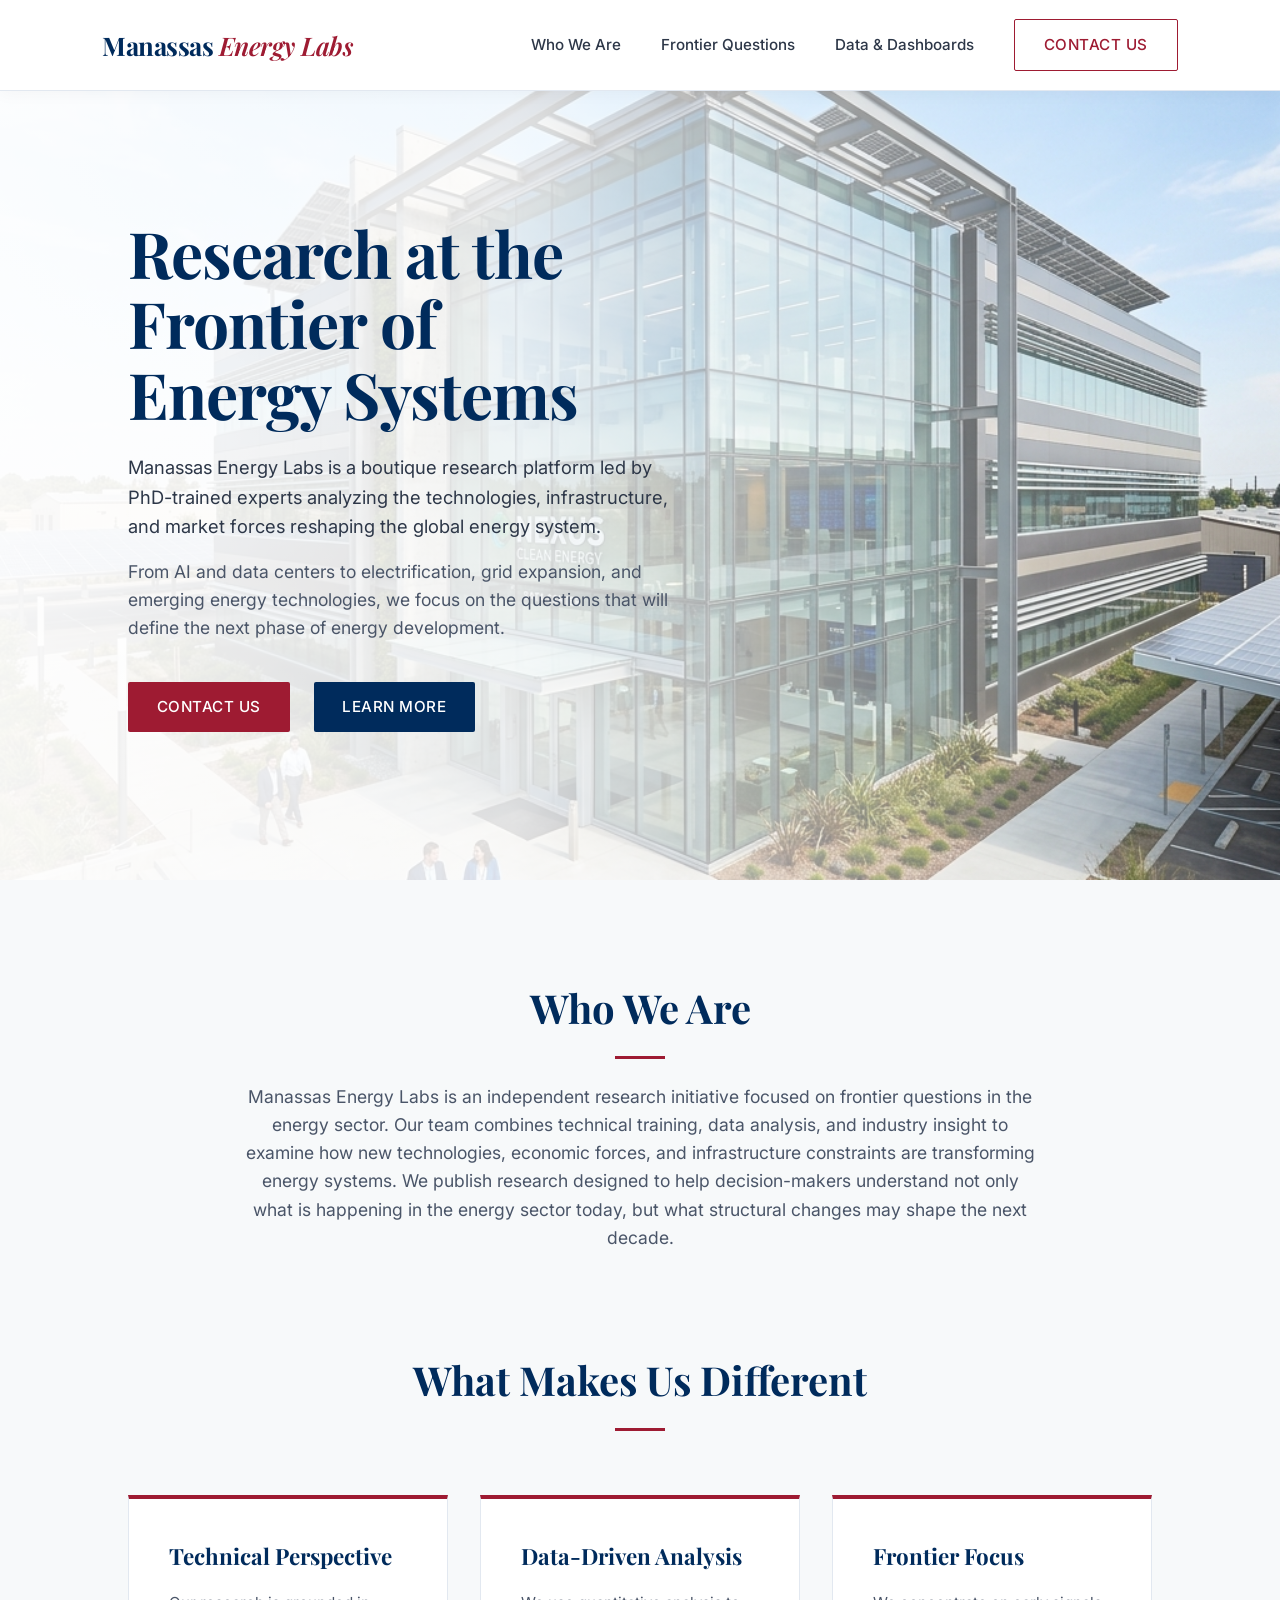
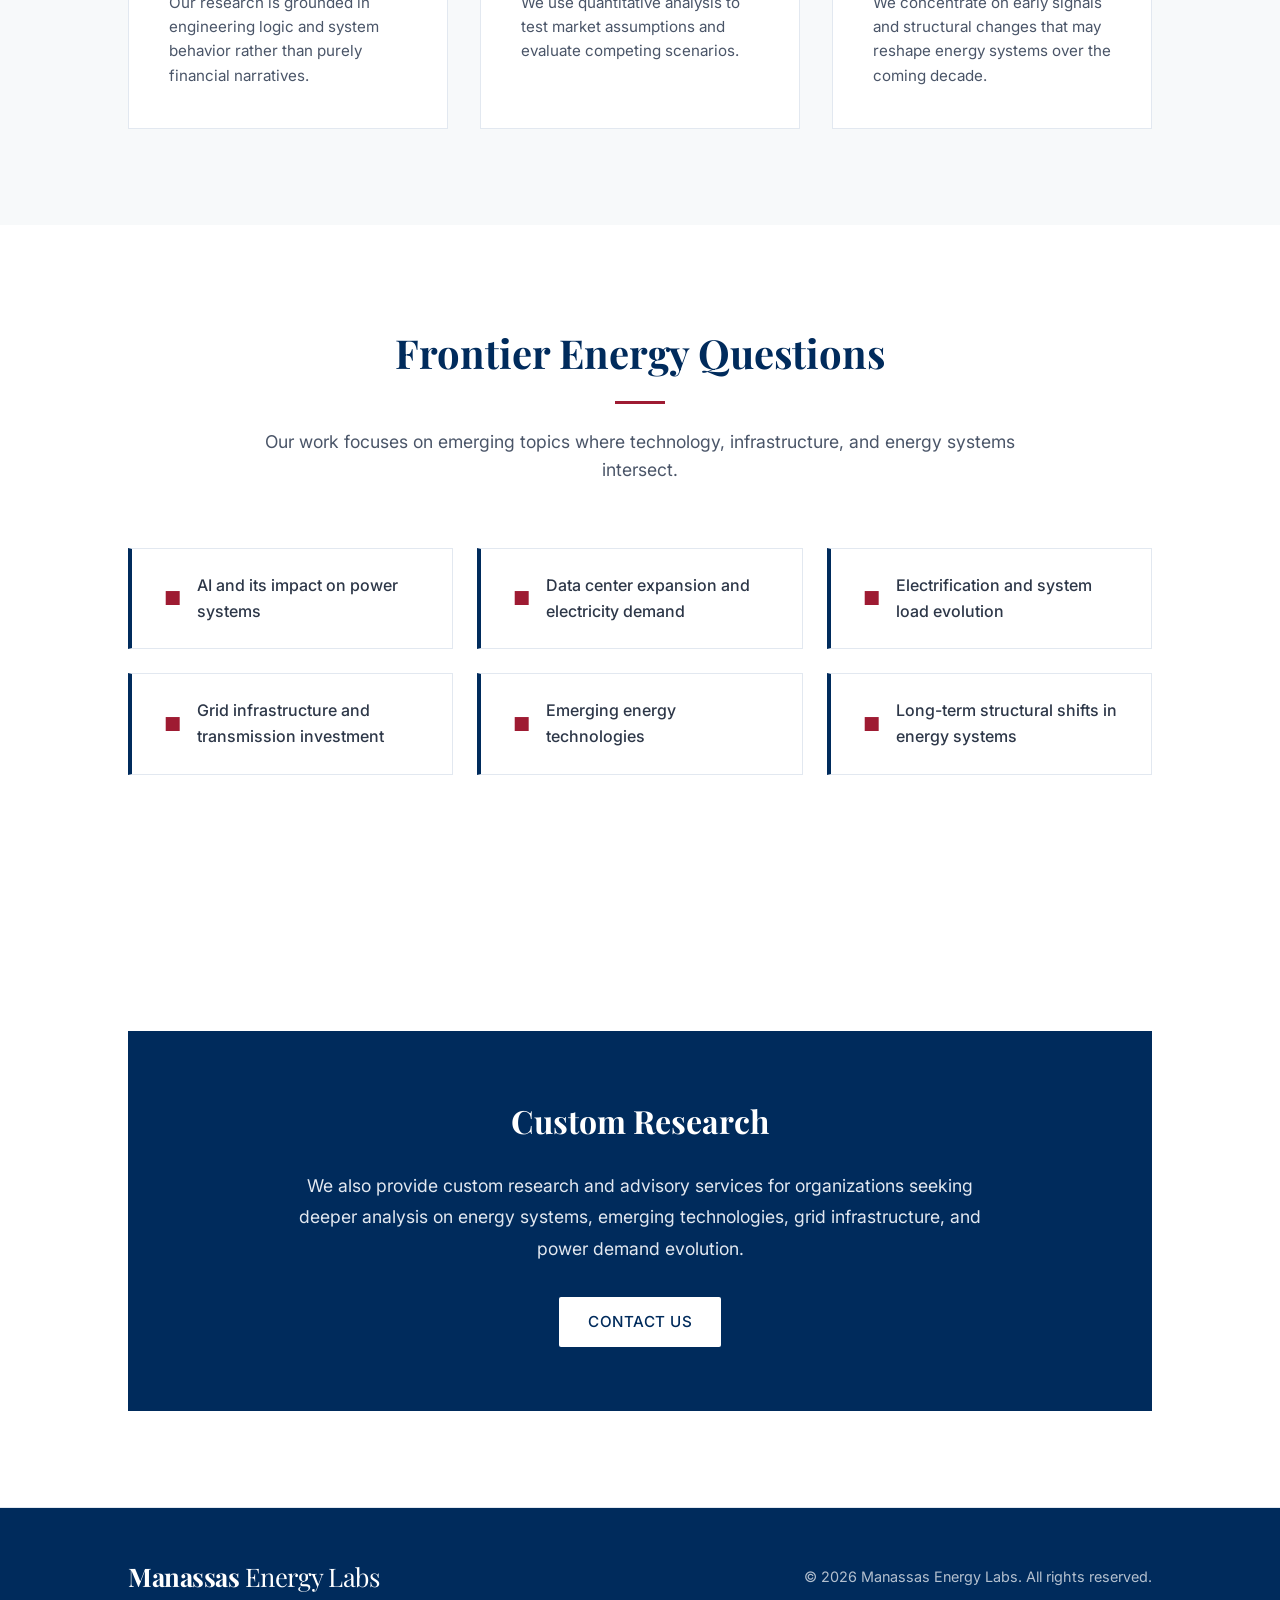
==== commit 66bfd24e: "Add Data and Dashboards under construction page" ====
--- a/index.html
+++ b/index.html
@@ -14,6 +14,7 @@
         <div class="nav-links">
             <a href="#who-we-are">Who We Are</a>
             <a href="#frontier">Frontier Questions</a>
+            <a href="data-dashboards.html">Data & Dashboards</a>
             <a href="mailto:contact@manassasenergy.com" class="btn-primary-outline">Contact Us</a>
         </div>
     </nav>
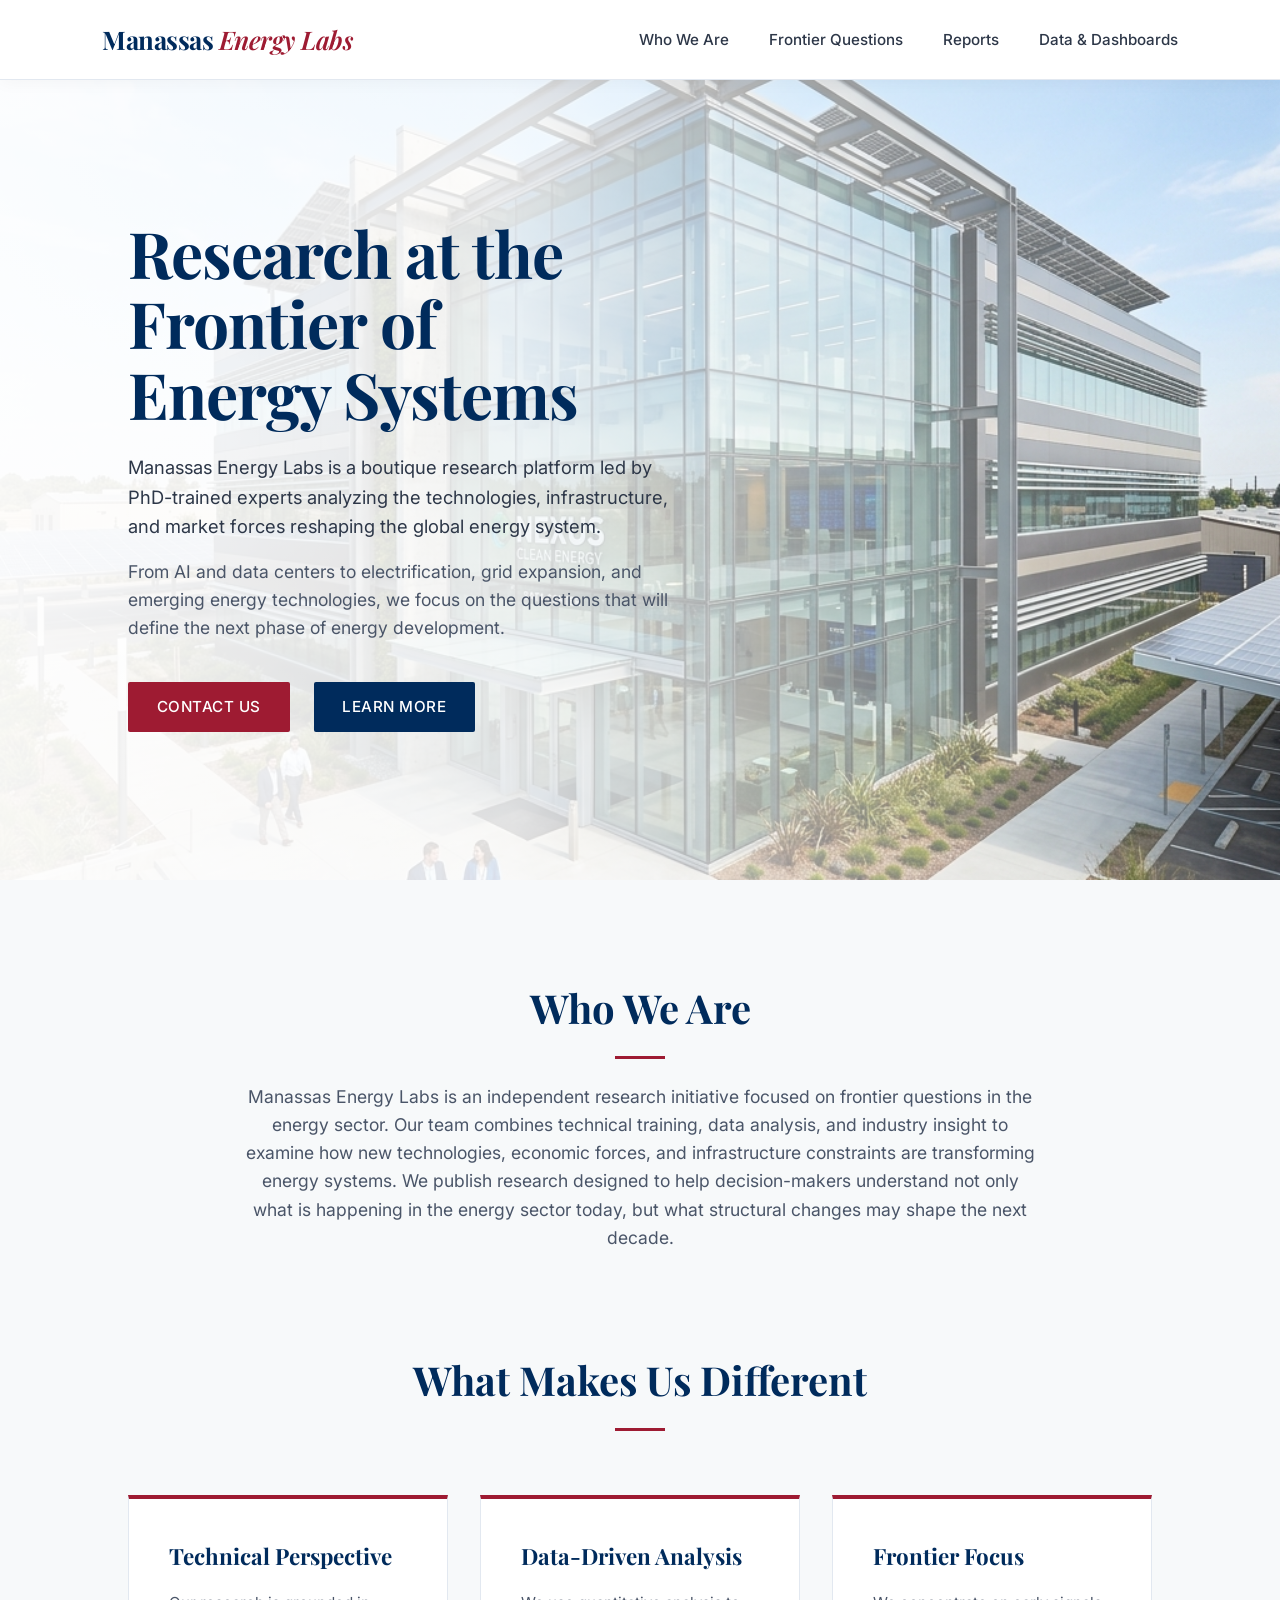
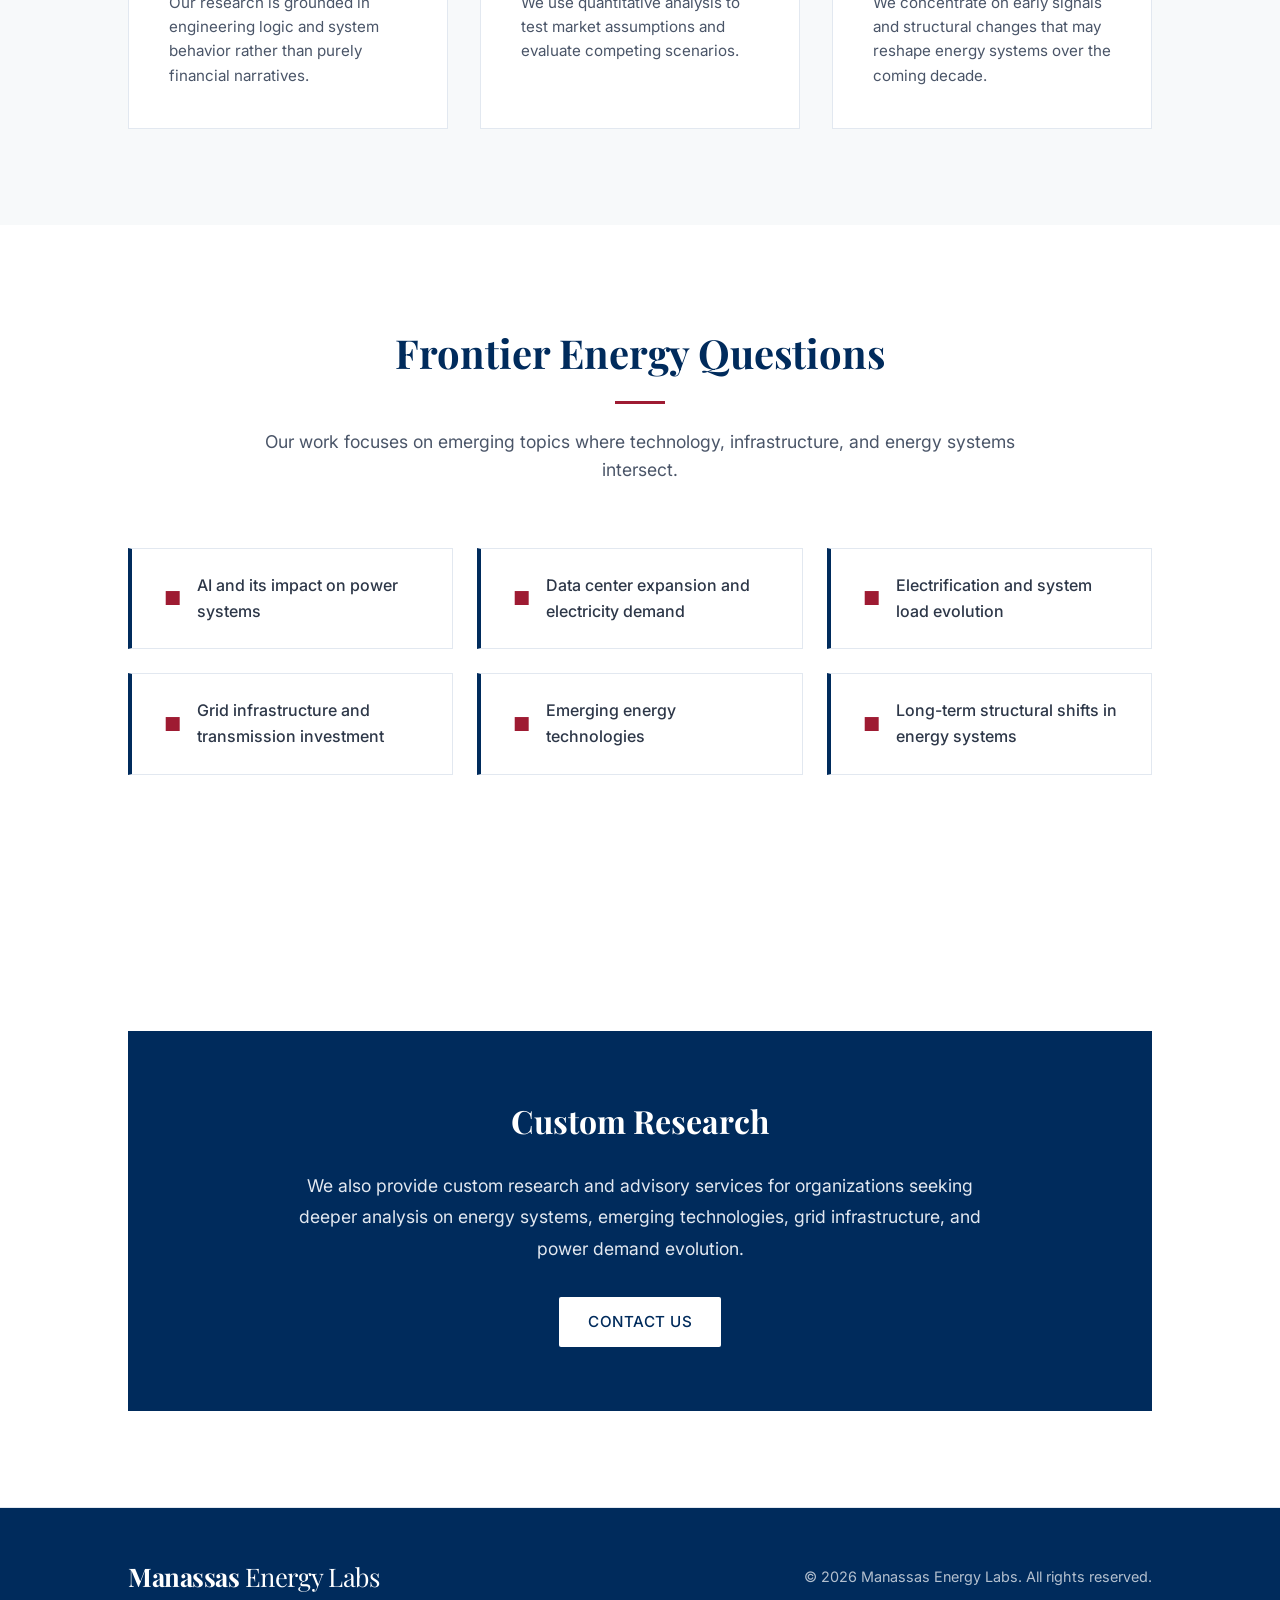
==== commit a44da813: "Add reports under construction page and remove contact us button from header" ====
--- a/index.html
+++ b/index.html
@@ -14,8 +14,8 @@
         <div class="nav-links">
             <a href="#who-we-are">Who We Are</a>
             <a href="#frontier">Frontier Questions</a>
+            <a href="reports.html">Reports</a>
             <a href="data-dashboards.html">Data & Dashboards</a>
-            <a href="mailto:contact@manassasenergy.com" class="btn-primary-outline">Contact Us</a>
         </div>
     </nav>
 
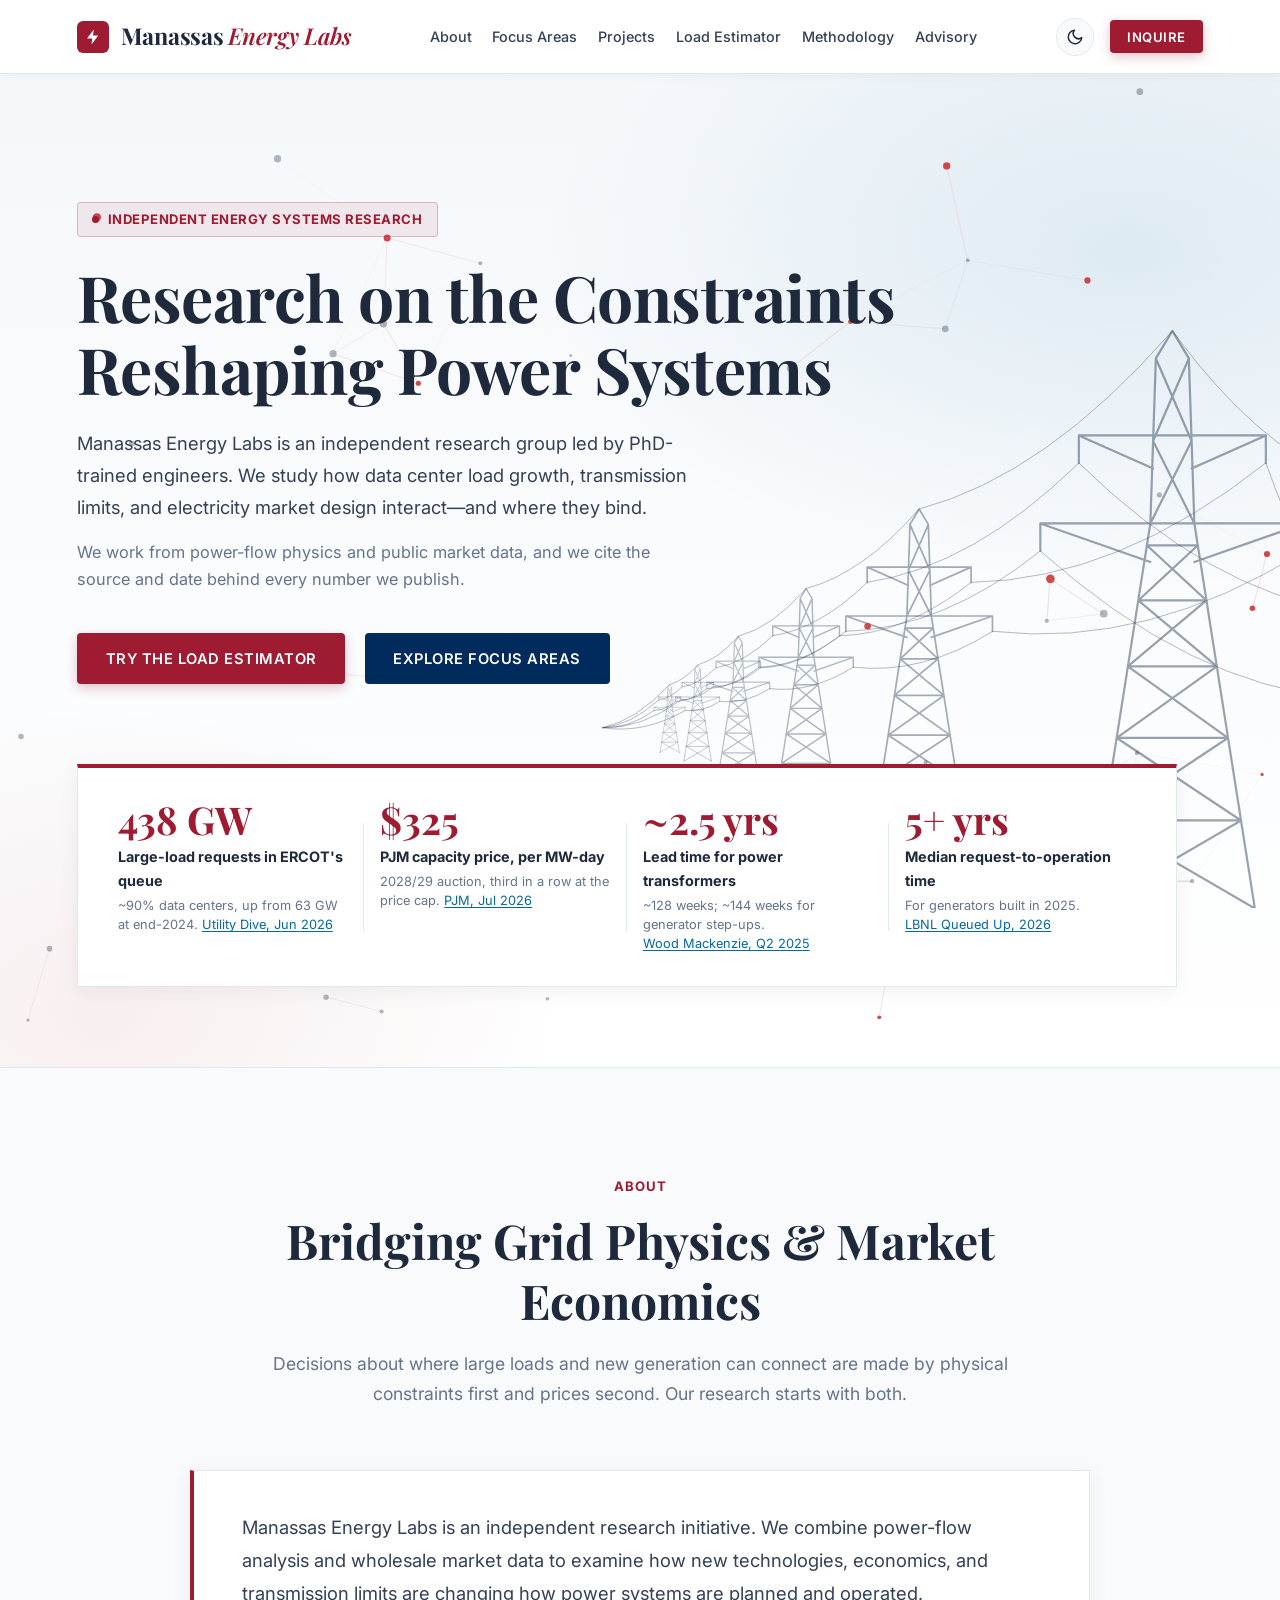
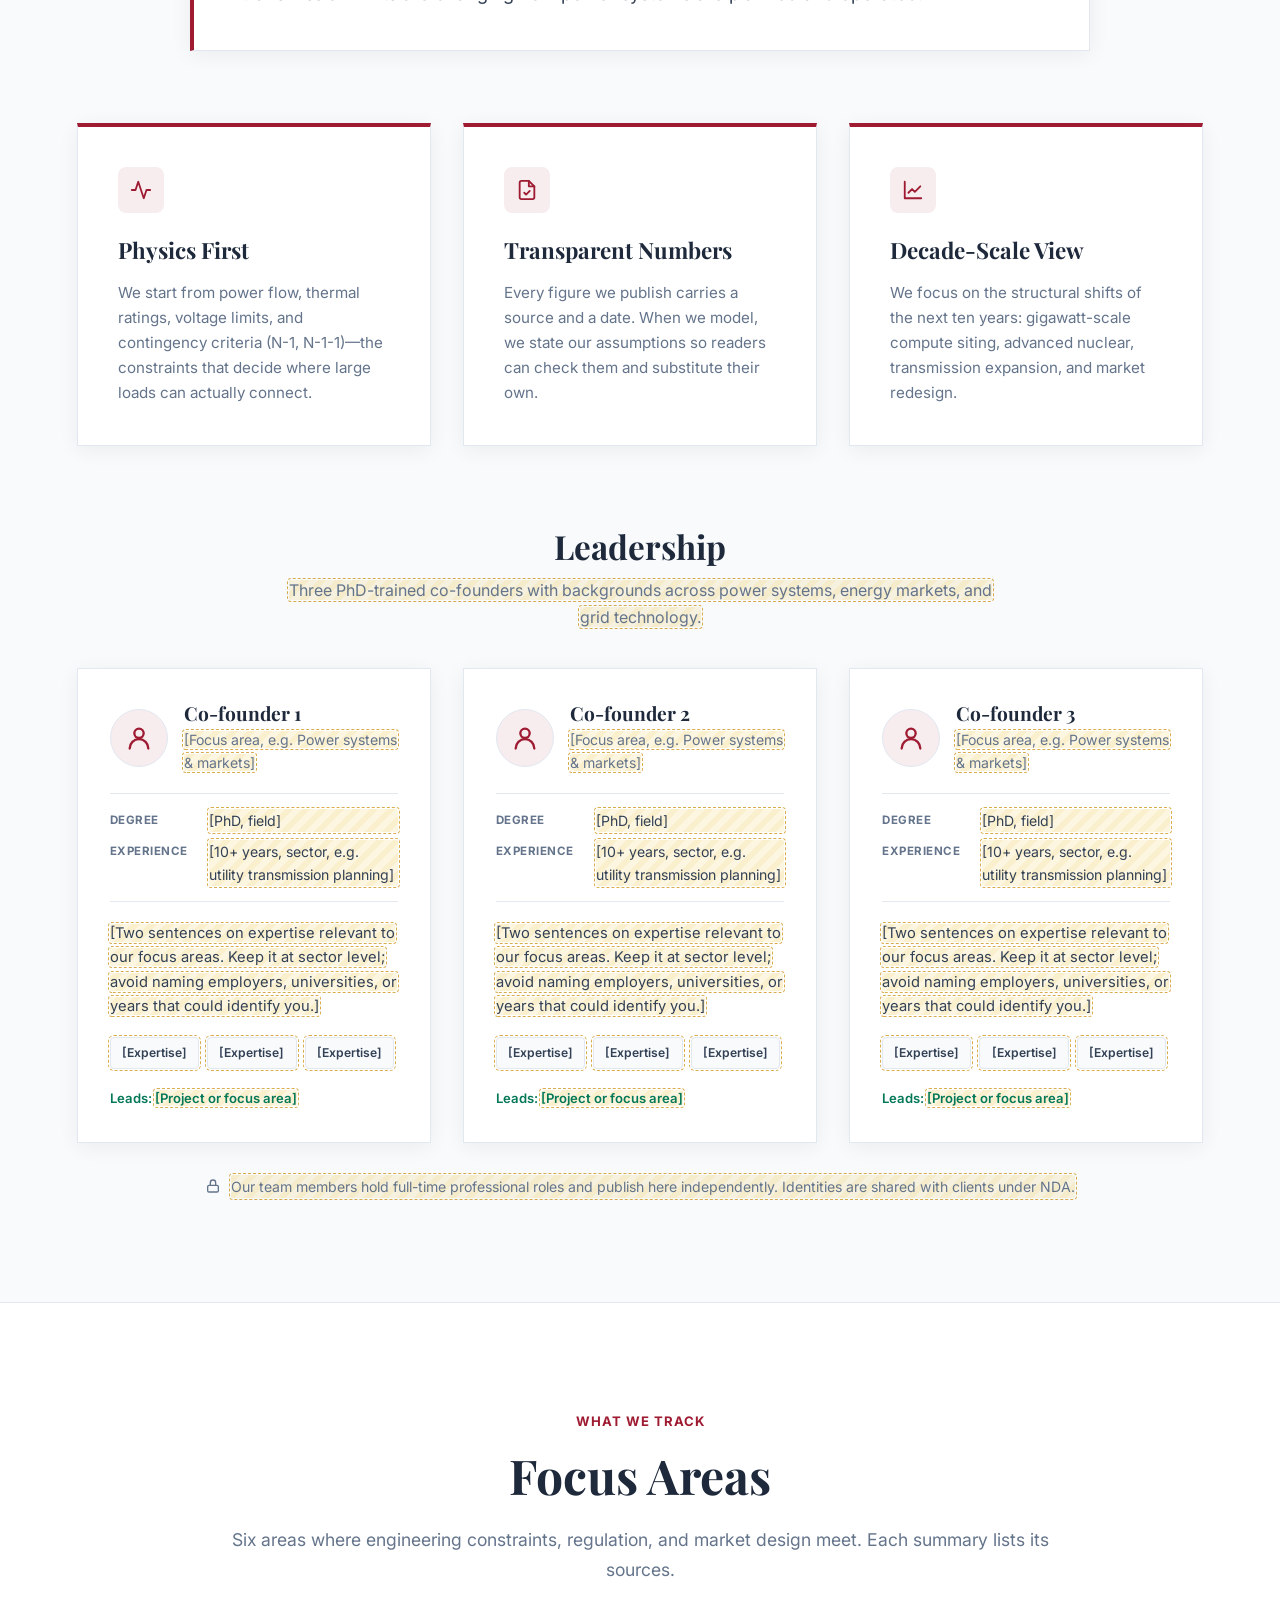
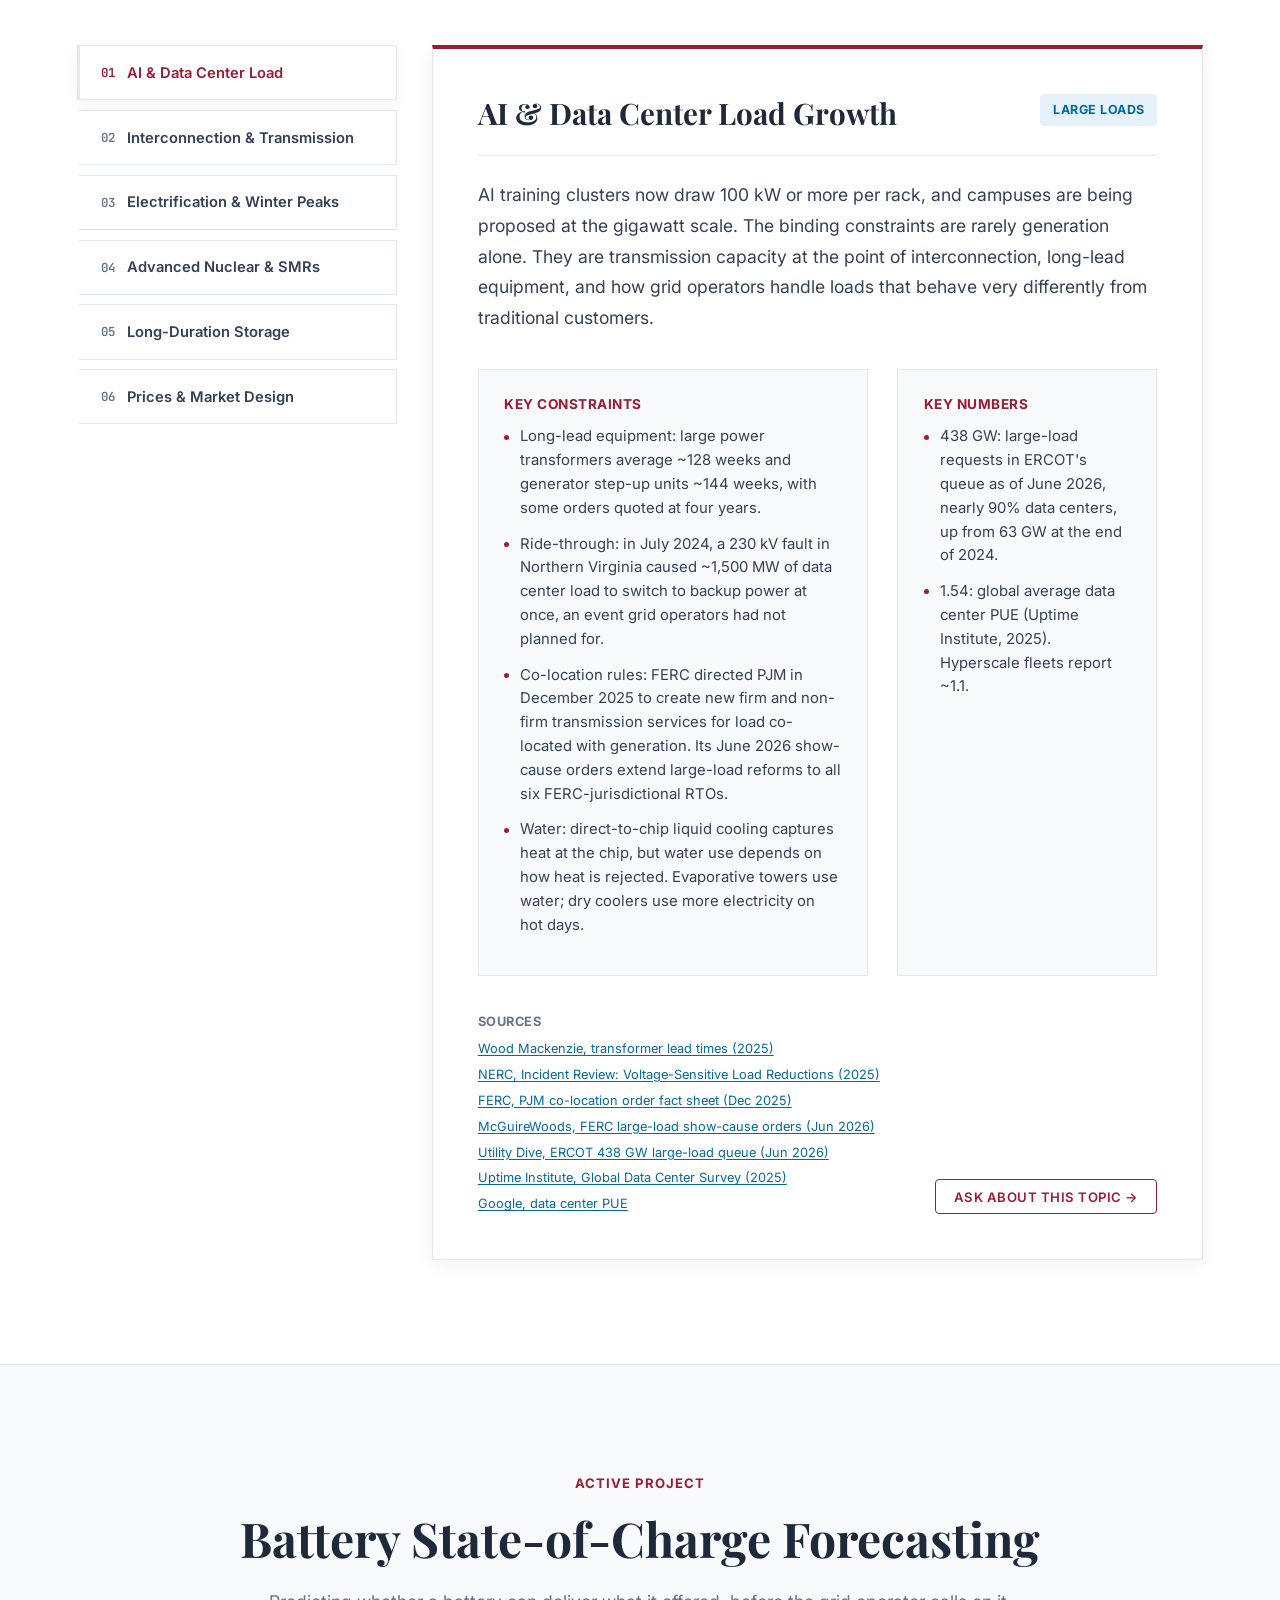
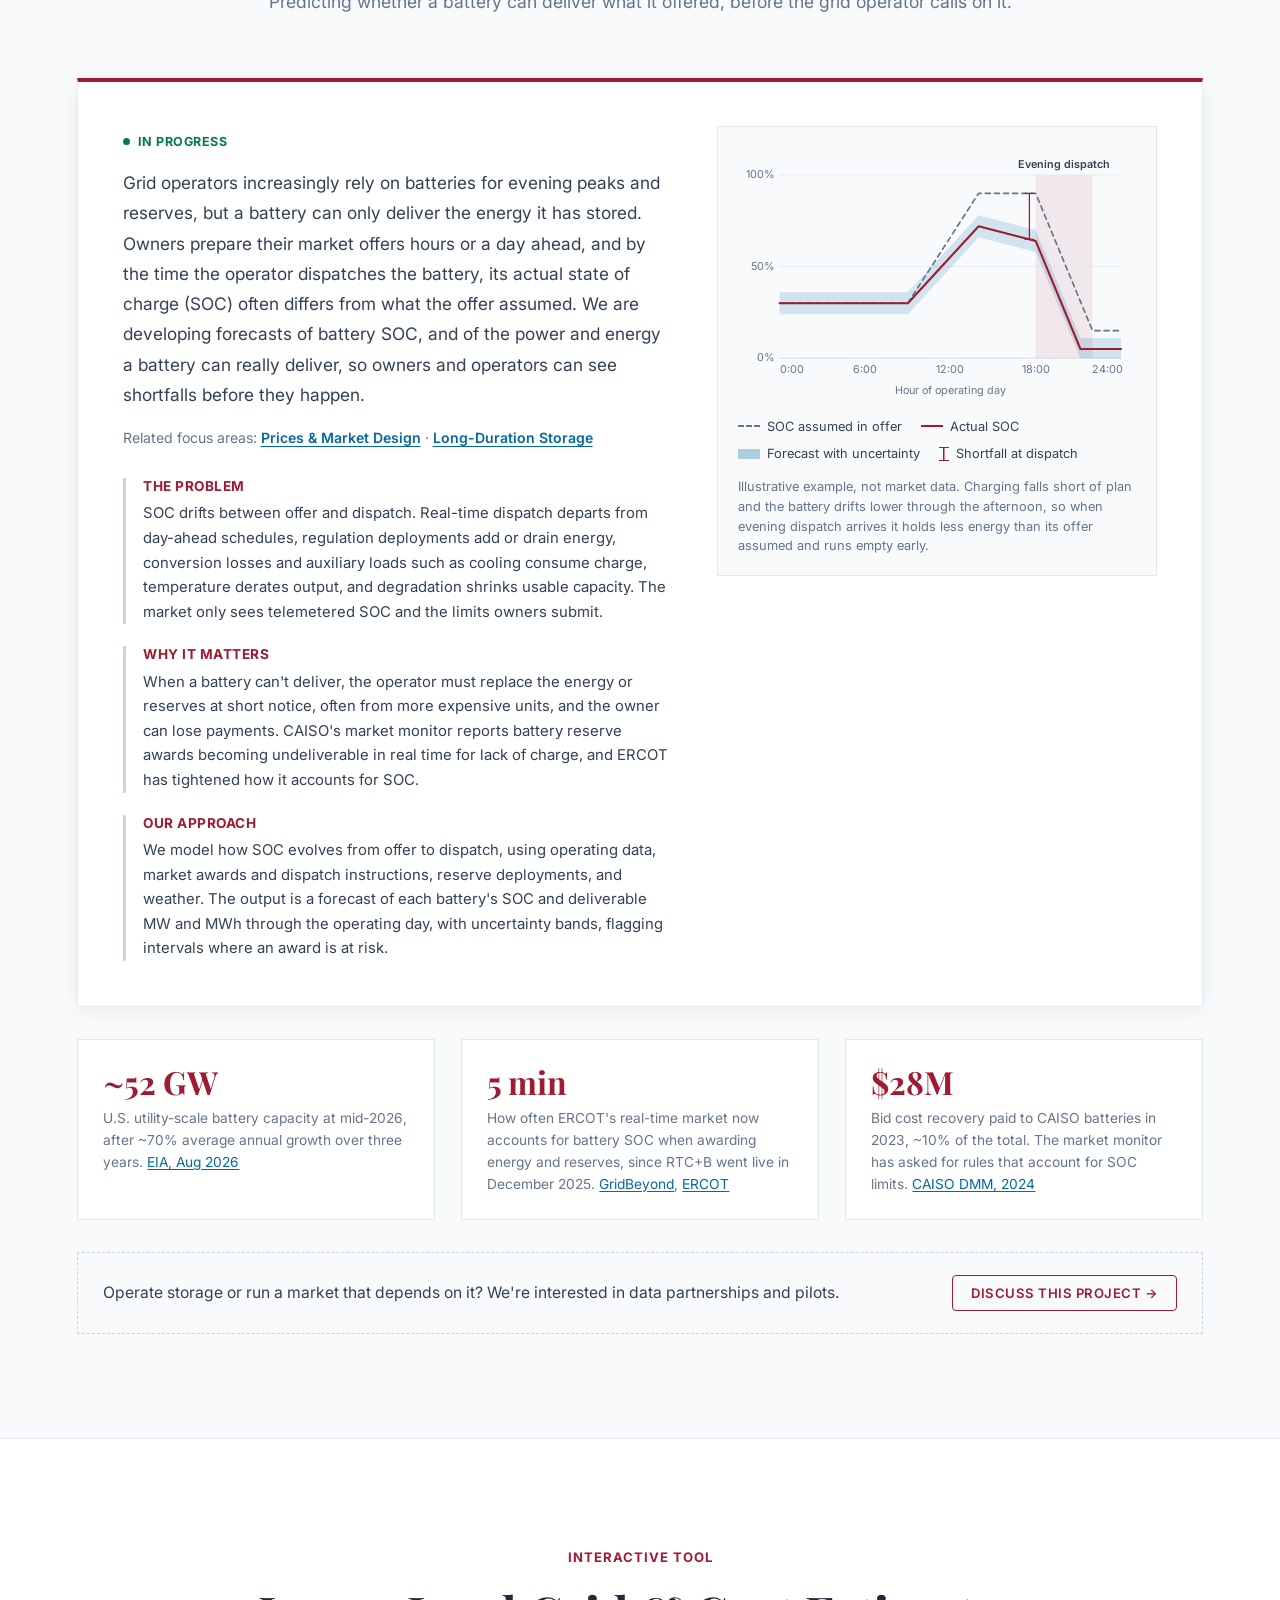
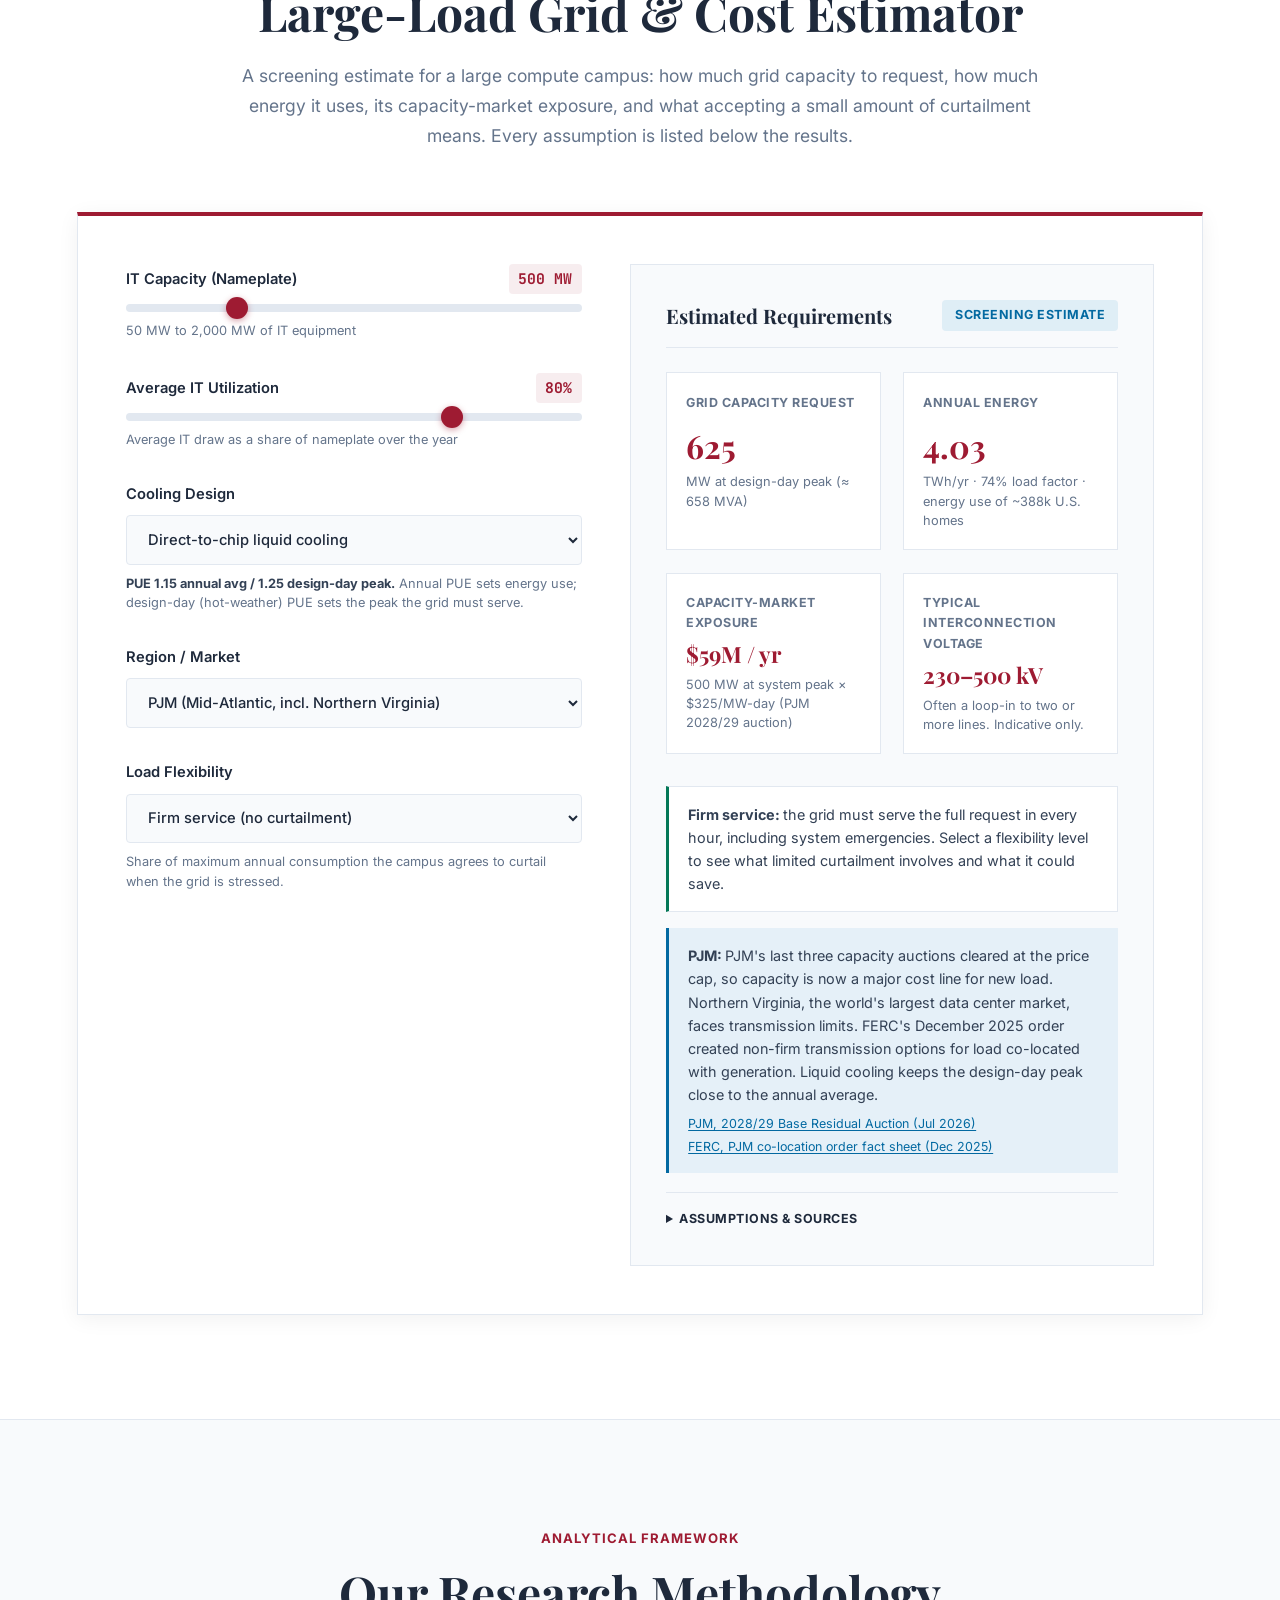
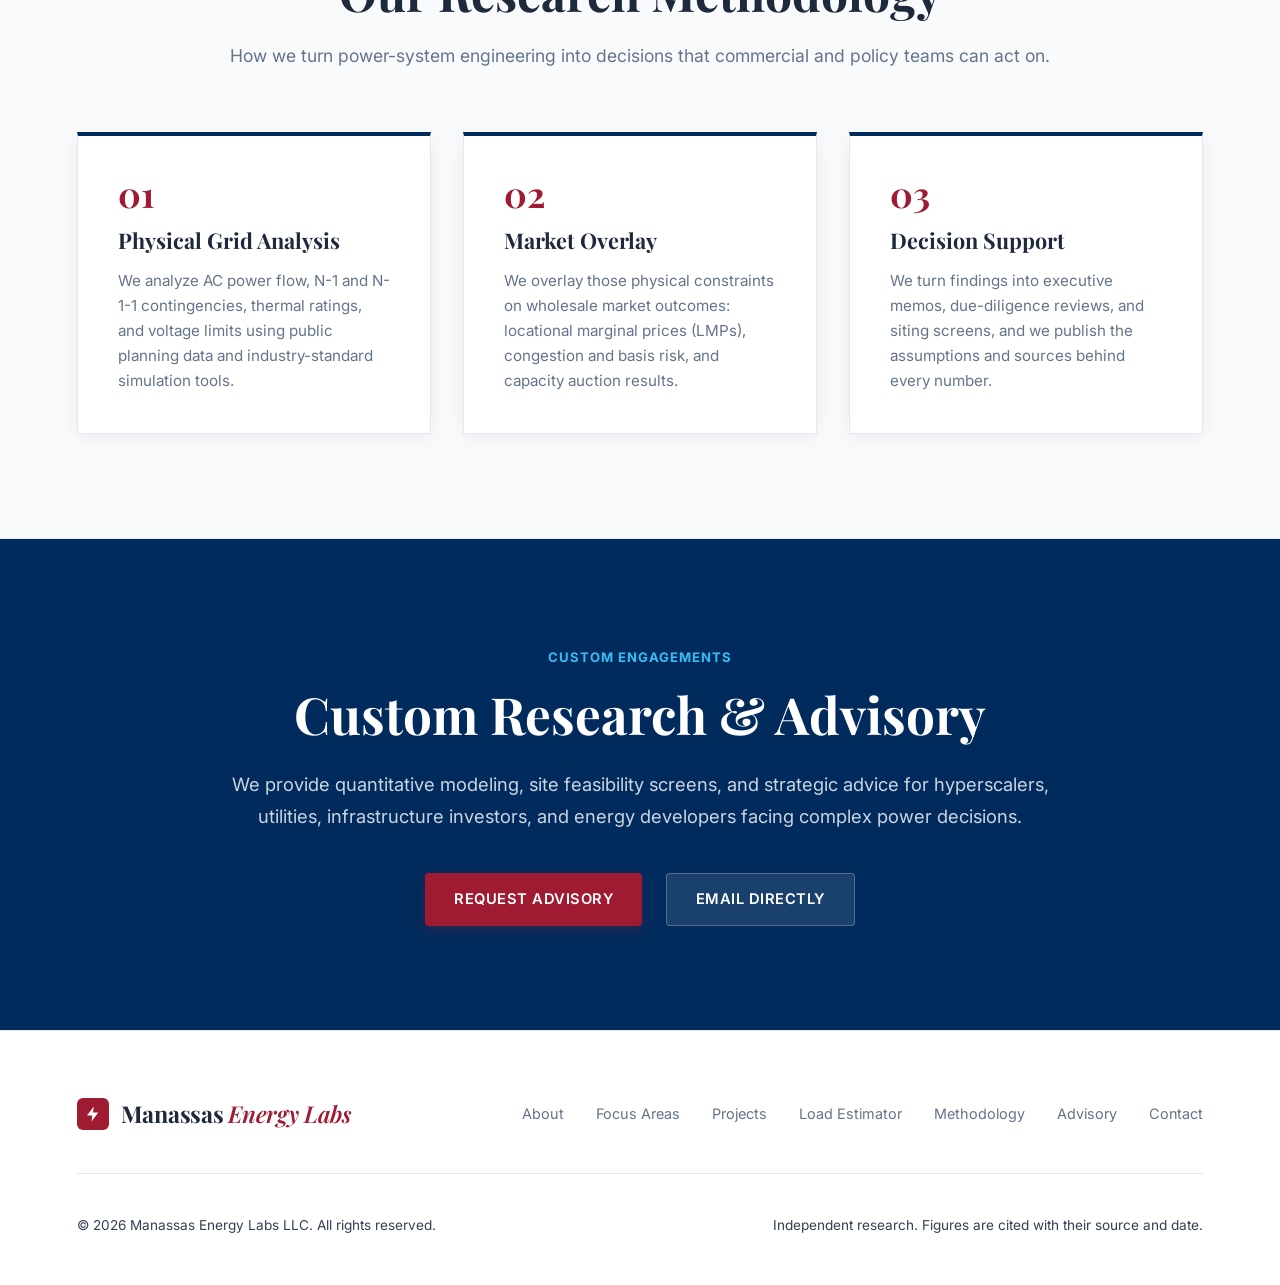
==== commit 3fdb9d6e: "Redesign site for review: sourced research content, estimator, active project - Fix script crash tha" ====
--- a/index.html
+++ b/index.html
@@ -3,102 +3,721 @@
 <head>
     <meta charset="UTF-8">
     <meta name="viewport" content="width=device-width, initial-scale=1.0">
-    <title>Manassas Energy Labs</title>
-    <meta name="description" content="Manassas Energy Labs is a boutique research platform led by PhD-trained experts analyzing the technologies, infrastructure, and market forces reshaping the global energy system.">
-    <!-- Fonts -->
-    <link rel="stylesheet" href="styles.css">
+    <title>Manassas Energy Labs | Independent Research on Power Grids, Large Loads & Energy Markets</title>
+    <meta name="description" content="Manassas Energy Labs is an independent research group studying how data center load growth, transmission limits, and power market design interact. Every figure we publish carries a source and a date.">
+
+    <!-- Open Graph / Meta -->
+    <meta property="og:type" content="website">
+    <meta property="og:title" content="Manassas Energy Labs | Independent Energy Systems Research">
+    <meta property="og:description" content="Independent technical and economic research on data center power demand, transmission constraints, and electricity markets.">
+
+    <link rel="icon" href="data:image/svg+xml,%3Csvg xmlns='http://www.w3.org/2000/svg' viewBox='0 0 32 32'%3E%3Crect width='32' height='32' rx='6' fill='%239e1b32'/%3E%3Cpath d='M17.5 5 9 18h6.5l-1 9L23 14h-6.5z' fill='%23fff'/%3E%3C/svg%3E">
+
+    <!-- Apply saved theme before first paint to avoid a flash of the wrong theme -->
+    <script>
+        (function () {
+            var root = document.documentElement;
+            root.classList.add('js');
+            try {
+                var saved = localStorage.getItem('mel_theme');
+                var prefersDark = window.matchMedia('(prefers-color-scheme: dark)').matches;
+                root.setAttribute('data-theme', saved || (prefersDark ? 'dark' : 'light'));
+            } catch (e) {
+                root.setAttribute('data-theme', 'light');
+            }
+        })();
+    </script>
+
+    <!-- Fonts (only the weights the site uses) -->
+    <link rel="preconnect" href="https://fonts.googleapis.com">
+    <link rel="preconnect" href="https://fonts.gstatic.com" crossorigin>
+    <link rel="stylesheet" href="https://fonts.googleapis.com/css2?family=Inter:wght@400;500;600;700&family=JetBrains+Mono:wght@600;700&family=Playfair+Display:ital,wght@0,600;0,700;1,600&display=swap">
+
+    <!-- Stylesheet -->
+    <link rel="stylesheet" href="styles.css?v=4">
 </head>
 <body>
-    <nav class="navbar">
-        <a href="#" class="logo">Manassas <span>Energy Labs</span></a>
-        <div class="nav-links">
-            <a href="#who-we-are">Who We Are</a>
-            <a href="#frontier">Frontier Questions</a>
-            <a href="reports.html">Reports</a>
-            <a href="data-dashboards.html">Data & Dashboards</a>
-        </div>
-    </nav>
+    <!-- Top Reading Progress Indicator -->
+    <div id="scroll-progress"></div>
+
+    <!-- Navigation Header -->
+    <header>
+        <nav class="navbar" id="navbar" aria-label="Primary">
+            <div class="logo-container">
+                <div class="logo-badge" aria-hidden="true">
+                    <svg viewBox="0 0 24 24"><path d="M13 2 4 14h7l-1 8 9-12h-7l1-8z"/></svg>
+                </div>
+                <a href="#home" class="logo">Manassas <span>Energy Labs</span></a>
+            </div>
+
+            <div class="nav-links" id="nav-links">
+                <a href="#who-we-are">About</a>
+                <a href="#focus-areas">Focus Areas</a>
+                <a href="#projects">Projects</a>
+                <a href="#simulator">Load Estimator</a>
+                <a href="#methodology">Methodology</a>
+                <a href="#advisory">Advisory</a>
+                <button class="btn-primary btn-sm btn-open-advisory nav-menu-cta">Inquire</button>
+            </div>
+
+            <div class="nav-actions">
+                <button class="icon-btn theme-toggle-btn" id="theme-toggle" aria-label="Switch to dark mode" title="Switch to dark mode">
+                    <svg class="icon-moon" viewBox="0 0 24 24" aria-hidden="true"><path d="M21 12.8A9 9 0 1 1 11.2 3a7 7 0 0 0 9.8 9.8z"/></svg>
+                    <svg class="icon-sun" viewBox="0 0 24 24" aria-hidden="true"><circle cx="12" cy="12" r="4"/><path d="M12 2v2M12 20v2M4.9 4.9l1.4 1.4M17.7 17.7l1.4 1.4M2 12h2M20 12h2M4.9 19.1l1.4-1.4M17.7 6.3l1.4-1.4"/></svg>
+                </button>
+                <button class="btn-primary btn-sm btn-open-advisory">Inquire</button>
+                <button class="icon-btn nav-menu-btn" id="nav-menu-btn" aria-label="Open menu" aria-expanded="false" aria-controls="nav-links">
+                    <svg class="icon-menu" viewBox="0 0 24 24" aria-hidden="true"><path d="M3 6h18M3 12h18M3 18h18"/></svg>
+                    <svg class="icon-close" viewBox="0 0 24 24" aria-hidden="true"><path d="M18 6 6 18M6 6l12 12"/></svg>
+                </button>
+            </div>
+        </nav>
+    </header>
 
     <main>
-        <!-- Hero Section -->
+        <!-- Hero Section with Dynamic Canvas Grid -->
         <section class="hero" id="home">
-            <div class="hero-bg-overlay"></div>
-            <div class="hero-content fade-in">
-                <h1>Research at the Frontier of <br>Energy Systems</h1>
-                <p>Manassas Energy Labs is a boutique research platform led by PhD-trained experts analyzing the technologies, infrastructure, and market forces reshaping the global energy system.</p>
-                <p style="margin-top: -1.5rem; margin-bottom: 2.5rem; color: var(--text-muted); font-size: 1.1rem;">From AI and data centers to electrification, grid expansion, and emerging energy technologies, we focus on the questions that will define the next phase of energy development.</p>
+            <canvas id="hero-canvas" aria-hidden="true"></canvas>
+
+            <div class="hero-main">
+                <!-- Transmission-line illustration (generated vector art; decorative) -->
+                <svg class="hero-art" viewBox="0 0 880 760" preserveAspectRatio="xMaxYMax slice" aria-hidden="true" focusable="false">
+                    <defs>
+                        <g id="hero-tower"><path vector-effect="non-scaling-stroke" d="M-15 0L-4 -70L-3 -100L0 -105L3 -100L4 -70L15 0M-15 0L12.5 -16M15 0L-12.5 -16M-12.5 -16L12.5 -16M-12.5 -16L10.1 -31M12.5 -16L-10.1 -31M-10.1 -31L10.1 -31M-10.1 -31L8.1 -44M10.1 -31L-8.1 -44M-8.1 -44L8.1 -44M-8.1 -44L6.2 -56M8.1 -44L-6.2 -56M-6.2 -56L6.2 -56M-6.2 -56L4.6 -66M6.2 -56L-4.6 -66M-4.6 -66L4.6 -66M-4 -70L3.5 -85M4 -70L-3.5 -85M-3.5 -85L3 -100M3.5 -85L-3 -100M-24 -70L24 -70M-24 -70L-4 -63M24 -70L4 -63M-17 -86L17 -86M-17 -86L-3.5 -80M17 -86L3.5 -80M-24 -70L-24 -65M24 -70L24 -65M-17 -86L-17 -81M17 -86L17 -81"/></g>
+                        <linearGradient id="hero-horizon" x1="0" y1="0" x2="1" y2="0">
+                            <stop offset="0" style="stop-color: currentColor; stop-opacity: 0"/>
+                            <stop offset="0.35" style="stop-color: currentColor; stop-opacity: 0.6"/>
+                            <stop offset="1" style="stop-color: currentColor; stop-opacity: 0.35"/>
+                        </linearGradient>
+                    </defs>
+                    <line class="hero-art-horizon" x1="0" y1="580" x2="880" y2="580" stroke="url(#hero-horizon)"/>
+                    <g class="hero-art-wires">
+                        <path d="M940 322Q855 287.8 770 172Q641.1 319.4 512.2 353.3Q454.7 419.1 397.1 434.3Q362.6 473.8 328.1 482.9Q307.4 506.5 286.7 512Q272.5 528.3 258.2 532Q224.1 568.6 190 576"/>
+                        <path d="M940 456.4Q807.4 436.2 674.8 306.4Q567.1 411.7 459.3 428Q411.2 475 363.1 482.3Q334.3 510.5 305.4 514.9Q288.1 531.8 270.8 534.4Q258.9 546 247 547.8Q218.5 573.4 190 576"/>
+                        <path d="M940 456.4Q902.6 411.6 865.2 306.4Q715.2 425.5 565.1 428Q498.1 481.2 431.1 482.3Q391 514.2 350.8 514.9Q326.6 534 302.5 534.4Q286 547.5 269.4 547.8Q229.7 577.1 190 576"/>
+                        <path d="M940 546Q787.8 532.1 635.6 396Q536.6 475.5 437.6 477.8Q393.3 513.2 349.1 514.3Q322.6 535.6 296.1 536.2Q280.2 549 264.3 549.3Q253.3 558.1 242.4 558.4Q216.2 577.1 190 576"/>
+                        <path d="M940 546Q922.2 498.7 904.4 396Q745.6 495.9 586.9 477.8Q516 522.4 445.1 514.3Q402.6 541 360.1 536.2Q334.6 552.2 309.1 549.3Q291.6 560.4 274 558.4Q232 582.6 190 576"/>
+                    </g>
+                    <path class="hero-art-pulse" d="M940 546Q922.2 498.7 904.4 396Q745.6 495.9 586.9 477.8Q516 522.4 445.1 514.3Q402.6 541 360.1 536.2Q334.6 552.2 309.1 549.3Q291.6 560.4 274 558.4Q232 582.6 190 576"/>
+                    <g class="hero-art-towers">
+                        <use href="#hero-tower" transform="translate(258.2 601.2) scale(0.659)" opacity="0.45" stroke-width="1"/>
+                        <use href="#hero-tower" transform="translate(286.7 610) scale(0.933)" opacity="0.55" stroke-width="1"/>
+                        <use href="#hero-tower" transform="translate(328.1 622.9) scale(1.333)" opacity="0.66" stroke-width="1.2"/>
+                        <use href="#hero-tower" transform="translate(397.1 644.3) scale(2.000)" opacity="0.78" stroke-width="1.4"/>
+                        <use href="#hero-tower" transform="translate(512.2 680) scale(3.111)" opacity="0.9" stroke-width="1.7"/>
+                        <use href="#hero-tower" transform="translate(770 760) scale(5.600)" opacity="1" stroke-width="2.2"/>
+                    </g>
+                </svg>
+
+            <div class="hero-content">
+                <div class="badge-pill">
+                    <span class="pulse-dot"></span>
+                    <span>Independent Energy Systems Research</span>
+                </div>
+
+                <h1>Research on the Constraints <br>Reshaping Power Systems</h1>
+
+                <p class="hero-description">
+                    Manassas Energy Labs is an independent research group led by PhD-trained engineers. We study how data center load growth, transmission limits, and electricity market design interact&mdash;and where they bind.
+                </p>
+                <p class="hero-sub">
+                    We work from power-flow physics and public market data, and we cite the source and date behind every number we publish.
+                </p>
+
                 <div class="hero-actions">
-                    <a href="mailto:contact@manassasenergy.com" class="btn-primary">Contact Us</a>
-                    <a href="#who-we-are" class="btn-secondary">Learn More</a>
+                    <a href="#simulator" class="btn-primary">Try the Load Estimator</a>
+                    <a href="#focus-areas" class="btn-secondary">Explore Focus Areas</a>
+                </div>
+            </div>
+            </div>
+
+            <!-- Sourced Context Metrics -->
+            <div class="metrics-banner fade-in">
+                <div class="metric-item">
+                    <div class="metric-value">438 GW</div>
+                    <div class="metric-label">Large-load requests in ERCOT's queue</div>
+                    <div class="metric-sub">~90% data centers, up from 63 GW at end-2024. <a href="https://www.utilitydive.com/news/texas-facing-438-gw-queue-approves-initial-large-load-interconnection-pro/823367/" target="_blank" rel="noopener">Utility Dive, Jun 2026</a></div>
+                </div>
+                <div class="metric-item">
+                    <div class="metric-value">$325</div>
+                    <div class="metric-label">PJM capacity price, per MW-day</div>
+                    <div class="metric-sub">2028/29 auction, third in a row at the price cap. <a href="https://insidelines.pjm.com/pjm-capacity-auction-procures-138318-mw-of-generation-resources-as-work-continues-to-address-growing-electricity-demand/" target="_blank" rel="noopener">PJM, Jul 2026</a></div>
+                </div>
+                <div class="metric-item">
+                    <div class="metric-value">~2.5 yrs</div>
+                    <div class="metric-label">Lead time for power transformers</div>
+                    <div class="metric-sub">~128 weeks; ~144 weeks for generator step-ups. <a href="https://www.woodmac.com/news/opinion/supply-shortages-and-an-inflexible-market-give-rise-to-high-power-transformer-lead-times/" target="_blank" rel="noopener">Wood Mackenzie, Q2 2025</a></div>
+                </div>
+                <div class="metric-item">
+                    <div class="metric-value">5+ yrs</div>
+                    <div class="metric-label">Median request-to-operation time</div>
+                    <div class="metric-sub">For generators built in 2025. <a href="https://emp.lbl.gov/publications/queued-2026-edition-characteristics" target="_blank" rel="noopener">LBNL Queued Up, 2026</a></div>
                 </div>
             </div>
         </section>
 
         <!-- Who We Are -->
-        <section id="who-we-are" class="focus-areas fade-in">
+        <section id="who-we-are" class="section-padding about-section fade-in">
             <div class="section-header">
-                <h2>Who We Are</h2>
-                <div class="header-line"></div>
-                <p class="subtitle">Manassas Energy Labs is an independent research initiative focused on frontier questions in the energy sector. Our team combines technical training, data analysis, and industry insight to examine how new technologies, economic forces, and infrastructure constraints are transforming energy systems. We publish research designed to help decision-makers understand not only what is happening in the energy sector today, but what structural changes may shape the next decade.</p>
-            </div>
-            
-            <div class="section-header" style="margin-top: 6rem;">
-                <h2>What Makes Us Different</h2>
-                <div class="header-line"></div>
-            </div>
+                <span class="section-tag">About</span>
+                <h2>Bridging Grid Physics & Market Economics</h2>
+                <p>Decisions about where large loads and new generation can connect are made by physical constraints first and prices second. Our research starts with both.</p>
+            </div>
+
+            <div class="about-intro-box">
+                <p>
+                    Manassas Energy Labs is an independent research initiative. We combine power-flow analysis and wholesale market data to examine how new technologies, economics, and transmission limits are changing how power systems are planned and operated.
+                </p>
+            </div>
+
             <div class="cards-grid">
                 <div class="card">
-                    <h3>Technical Perspective</h3>
-                    <p>Our research is grounded in engineering logic and system behavior rather than purely financial narratives.</p>
-                </div>
+                    <div class="card-icon" aria-hidden="true">
+                        <svg viewBox="0 0 24 24"><path d="M22 12h-4l-3 9L9 3l-3 9H2"/></svg>
+                    </div>
+                    <h3>Physics First</h3>
+                    <p>We start from power flow, thermal ratings, voltage limits, and contingency criteria (N-1, N-1-1)&mdash;the constraints that decide where large loads can actually connect.</p>
+                </div>
+
                 <div class="card">
-                    <h3>Data-Driven Analysis</h3>
-                    <p>We use quantitative analysis to test market assumptions and evaluate competing scenarios.</p>
-                </div>
+                    <div class="card-icon" aria-hidden="true">
+                        <svg viewBox="0 0 24 24"><path d="M14 2H6a2 2 0 0 0-2 2v16a2 2 0 0 0 2 2h12a2 2 0 0 0 2-2V8z"/><path d="M14 2v6h6"/><path d="m9 15 2 2 4-4"/></svg>
+                    </div>
+                    <h3>Transparent Numbers</h3>
+                    <p>Every figure we publish carries a source and a date. When we model, we state our assumptions so readers can check them and substitute their own.</p>
+                </div>
+
                 <div class="card">
-                    <h3>Frontier Focus</h3>
-                    <p>We concentrate on early signals and structural changes that may reshape energy systems over the coming decade.</p>
-                </div>
+                    <div class="card-icon" aria-hidden="true">
+                        <svg viewBox="0 0 24 24"><path d="M3 3v18h18"/><path d="m7 15 4-4 3 3 6-6"/></svg>
+                    </div>
+                    <h3>Decade-Scale View</h3>
+                    <p>We focus on the structural shifts of the next ten years: gigawatt-scale compute siting, advanced nuclear, transmission expansion, and market redesign.</p>
+                </div>
+            </div>
+
+            <!-- Leadership (PLACEHOLDER CONTENT)
+                 Replace every [bracketed] field, then remove class="ph" from each filled element.
+                 Before launch, search this file for class="ph" to make sure nothing is left. -->
+            <div class="team-block" id="team">
+                <div class="team-header">
+                    <h3>Leadership</h3>
+                    <p><span class="ph">Three PhD-trained co-founders with backgrounds across power systems, energy markets, and grid technology.</span></p>
+                </div>
+
+                <div class="team-grid">
+                <article class="team-card">
+                    <div class="team-card-head">
+                        <!-- Avatar: keep the icon, or replace with initials, e.g. <div class="team-avatar">AB</div> -->
+                        <div class="team-avatar" aria-hidden="true">
+                            <svg viewBox="0 0 24 24"><circle cx="12" cy="8" r="4"/><path d="M4 21a8 8 0 0 1 16 0"/></svg>
+                        </div>
+                        <div>
+                            <h4 class="team-role">Co-founder 1</h4>
+                            <p class="team-focus"><span class="ph">[Focus area, e.g. Power systems &amp; markets]</span></p>
+                        </div>
+                    </div>
+
+                    <ul class="team-credentials">
+                        <li><span class="cred-label">Degree</span><span class="ph">[PhD, field]</span></li>
+                        <li><span class="cred-label">Experience</span><span class="ph">[10+ years, sector, e.g. utility transmission planning]</span></li>
+                    </ul>
+
+                    <p class="team-bio"><span class="ph">[Two sentences on expertise relevant to our focus areas. Keep it at sector level; avoid naming employers, universities, or years that could identify you.]</span></p>
+
+                    <ul class="team-tags">
+                        <li class="ph">[Expertise]</li>
+                        <li class="ph">[Expertise]</li>
+                        <li class="ph">[Expertise]</li>
+                    </ul>
+
+                    <p class="team-leads">Leads: <span class="ph">[Project or focus area]</span></p>
+                </article>
+
+                <article class="team-card">
+                    <div class="team-card-head">
+                        <!-- Avatar: keep the icon, or replace with initials, e.g. <div class="team-avatar">AB</div> -->
+                        <div class="team-avatar" aria-hidden="true">
+                            <svg viewBox="0 0 24 24"><circle cx="12" cy="8" r="4"/><path d="M4 21a8 8 0 0 1 16 0"/></svg>
+                        </div>
+                        <div>
+                            <h4 class="team-role">Co-founder 2</h4>
+                            <p class="team-focus"><span class="ph">[Focus area, e.g. Power systems &amp; markets]</span></p>
+                        </div>
+                    </div>
+
+                    <ul class="team-credentials">
+                        <li><span class="cred-label">Degree</span><span class="ph">[PhD, field]</span></li>
+                        <li><span class="cred-label">Experience</span><span class="ph">[10+ years, sector, e.g. utility transmission planning]</span></li>
+                    </ul>
+
+                    <p class="team-bio"><span class="ph">[Two sentences on expertise relevant to our focus areas. Keep it at sector level; avoid naming employers, universities, or years that could identify you.]</span></p>
+
+                    <ul class="team-tags">
+                        <li class="ph">[Expertise]</li>
+                        <li class="ph">[Expertise]</li>
+                        <li class="ph">[Expertise]</li>
+                    </ul>
+
+                    <p class="team-leads">Leads: <span class="ph">[Project or focus area]</span></p>
+                </article>
+
+                <article class="team-card">
+                    <div class="team-card-head">
+                        <!-- Avatar: keep the icon, or replace with initials, e.g. <div class="team-avatar">AB</div> -->
+                        <div class="team-avatar" aria-hidden="true">
+                            <svg viewBox="0 0 24 24"><circle cx="12" cy="8" r="4"/><path d="M4 21a8 8 0 0 1 16 0"/></svg>
+                        </div>
+                        <div>
+                            <h4 class="team-role">Co-founder 3</h4>
+                            <p class="team-focus"><span class="ph">[Focus area, e.g. Power systems &amp; markets]</span></p>
+                        </div>
+                    </div>
+
+                    <ul class="team-credentials">
+                        <li><span class="cred-label">Degree</span><span class="ph">[PhD, field]</span></li>
+                        <li><span class="cred-label">Experience</span><span class="ph">[10+ years, sector, e.g. utility transmission planning]</span></li>
+                    </ul>
+
+                    <p class="team-bio"><span class="ph">[Two sentences on expertise relevant to our focus areas. Keep it at sector level; avoid naming employers, universities, or years that could identify you.]</span></p>
+
+                    <ul class="team-tags">
+                        <li class="ph">[Expertise]</li>
+                        <li class="ph">[Expertise]</li>
+                        <li class="ph">[Expertise]</li>
+                    </ul>
+
+                    <p class="team-leads">Leads: <span class="ph">[Project or focus area]</span></p>
+                </article>
+                </div>
+
+                <p class="team-note">
+                    <svg viewBox="0 0 24 24" aria-hidden="true"><rect x="4" y="11" width="16" height="10" rx="2"/><path d="M8 11V7a4 4 0 0 1 8 0v4"/></svg>
+                    <span class="ph">Our team members hold full-time professional roles and publish here independently. Identities are shared with clients under NDA.</span>
+                </p>
             </div>
         </section>
 
-        <!-- Frontier Energy Questions -->
-        <section id="frontier" class="focus-areas fade-in" style="background: var(--bg-main);">
+        <!-- Focus Areas: Interactive Topic Explorer -->
+        <section id="focus-areas" class="section-padding frontier-section fade-in">
             <div class="section-header">
-                <h2>Frontier Energy Questions</h2>
-                <div class="header-line"></div>
-                <p class="subtitle">Our work focuses on emerging topics where technology, infrastructure, and energy systems intersect.</p>
-            </div>
-            <div class="cards-grid">
-                <ul class="frontier-list">
-                    <li><span class="bullet-icon">■</span> AI and its impact on power systems</li>
-                    <li><span class="bullet-icon">■</span> Data center expansion and electricity demand</li>
-                    <li><span class="bullet-icon">■</span> Electrification and system load evolution</li>
-                    <li><span class="bullet-icon">■</span> Grid infrastructure and transmission investment</li>
-                    <li><span class="bullet-icon">■</span> Emerging energy technologies</li>
-                    <li><span class="bullet-icon">■</span> Long-term structural shifts in energy systems</li>
-                </ul>
+                <span class="section-tag">What We Track</span>
+                <h2>Focus Areas</h2>
+                <p>Six areas where engineering constraints, regulation, and market design meet. Each summary lists its sources.</p>
+            </div>
+
+            <div class="frontier-container">
+                <!-- Topic Selection Navigation -->
+                <div class="topic-tabs" role="tablist" aria-label="Focus areas" aria-orientation="vertical">
+                    <button class="topic-tab-btn active" role="tab" aria-selected="true" aria-controls="deepdive-panel" id="tab-ai-datacenters" data-topic="ai-datacenters">
+                        <span class="tab-num">01</span>
+                        <span>AI & Data Center Load</span>
+                    </button>
+                    <button class="topic-tab-btn" role="tab" aria-selected="false" aria-controls="deepdive-panel" id="tab-grid-queues" data-topic="grid-queues" tabindex="-1">
+                        <span class="tab-num">02</span>
+                        <span>Interconnection & Transmission</span>
+                    </button>
+                    <button class="topic-tab-btn" role="tab" aria-selected="false" aria-controls="deepdive-panel" id="tab-peak-electrification" data-topic="peak-electrification" tabindex="-1">
+                        <span class="tab-num">03</span>
+                        <span>Electrification & Winter Peaks</span>
+                    </button>
+                    <button class="topic-tab-btn" role="tab" aria-selected="false" aria-controls="deepdive-panel" id="tab-nuclear-smr" data-topic="nuclear-smr" tabindex="-1">
+                        <span class="tab-num">04</span>
+                        <span>Advanced Nuclear & SMRs</span>
+                    </button>
+                    <button class="topic-tab-btn" role="tab" aria-selected="false" aria-controls="deepdive-panel" id="tab-storage-ldes" data-topic="storage-ldes" tabindex="-1">
+                        <span class="tab-num">05</span>
+                        <span>Long-Duration Storage</span>
+                    </button>
+                    <button class="topic-tab-btn" role="tab" aria-selected="false" aria-controls="deepdive-panel" id="tab-market-design" data-topic="market-design" tabindex="-1">
+                        <span class="tab-num">06</span>
+                        <span>Prices & Market Design</span>
+                    </button>
+                </div>
+
+                <!-- Deep-Dive Content Panel (populated from script.js) -->
+                <div class="topic-content-panel" id="deepdive-panel" role="tabpanel" aria-labelledby="tab-ai-datacenters" tabindex="0">
+                    <div class="deepdive-header">
+                        <h3 id="deepdive-title">AI & Data Center Load Growth</h3>
+                        <span class="deepdive-pill" id="deepdive-pill">Large Loads</span>
+                    </div>
+
+                    <p class="deepdive-summary" id="deepdive-summary"></p>
+
+                    <div class="deepdive-grid">
+                        <div class="deepdive-card">
+                            <h4>Key Constraints</h4>
+                            <ul id="deepdive-points"></ul>
+                        </div>
+
+                        <div class="deepdive-card">
+                            <h4>Key Numbers</h4>
+                            <ul id="deepdive-metrics"></ul>
+                        </div>
+                    </div>
+
+                    <a class="deepdive-related" id="deepdive-related" href="#projects" hidden></a>
+
+                    <div class="deepdive-footer">
+                        <div class="source-list">
+                            <span class="source-label">Sources</span>
+                            <ul id="deepdive-sources"></ul>
+                        </div>
+                        <button class="btn-primary-outline btn-sm btn-open-advisory">Ask About This Topic &rarr;</button>
+                    </div>
+                </div>
             </div>
         </section>
 
-        <!-- Custom Research Section (Reports hidden) -->
-        <section id="custom-research" class="reports section-padding fade-in">
-            <!-- Custom Research -->
-            <div class="custom-research-panel">
-                <h3>Custom Research</h3>
-                <p>We also provide custom research and advisory services for organizations seeking deeper analysis on energy systems, emerging technologies, grid infrastructure, and power demand evolution.</p>
-                <a href="mailto:contact@manassasenergy.com" class="btn-primary" style="margin-top: 2rem; background: #fff; color: var(--primary-navy);">Contact Us</a>
+        <!-- Active Research Project -->
+        <section id="projects" class="section-padding research-section fade-in">
+            <div class="section-header">
+                <span class="section-tag">Active Project</span>
+                <h2>Battery State-of-Charge Forecasting</h2>
+                <p>Predicting whether a battery can deliver what it offered, before the grid operator calls on it.</p>
+            </div>
+
+            <div class="research-feature">
+                <div class="research-main">
+                    <span class="research-status"><span class="pulse-dot"></span>In progress</span>
+                    <p class="research-lead">
+                        Grid operators increasingly rely on batteries for evening peaks and reserves, but a battery can only deliver the energy it has stored. Owners prepare their market offers hours or a day ahead, and by the time the operator dispatches the battery, its actual state of charge (SOC) often differs from what the offer assumed. We are developing forecasts of battery SOC, and of the power and energy a battery can really deliver, so owners and operators can see shortfalls before they happen.
+                    </p>
+
+                    <p class="research-related">
+                        Related focus areas:
+                        <a href="#focus-areas" data-open-topic="market-design">Prices &amp; Market Design</a>
+                        <span aria-hidden="true">&middot;</span>
+                        <a href="#focus-areas" data-open-topic="storage-ldes">Long-Duration Storage</a>
+                    </p>
+
+                    <div class="research-columns">
+                        <div class="research-point">
+                            <h3>The Problem</h3>
+                            <p>SOC drifts between offer and dispatch. Real-time dispatch departs from day-ahead schedules, regulation deployments add or drain energy, conversion losses and auxiliary loads such as cooling consume charge, temperature derates output, and degradation shrinks usable capacity. The market only sees telemetered SOC and the limits owners submit.</p>
+                        </div>
+                        <div class="research-point">
+                            <h3>Why It Matters</h3>
+                            <p>When a battery can't deliver, the operator must replace the energy or reserves at short notice, often from more expensive units, and the owner can lose payments. CAISO's market monitor reports battery reserve awards becoming undeliverable in real time for lack of charge, and ERCOT has tightened how it accounts for SOC.</p>
+                        </div>
+                        <div class="research-point">
+                            <h3>Our Approach</h3>
+                            <p>We model how SOC evolves from offer to dispatch, using operating data, market awards and dispatch instructions, reserve deployments, and weather. The output is a forecast of each battery's SOC and deliverable MW and MWh through the operating day, with uncertainty bands, flagging intervals where an award is at risk.</p>
+                        </div>
+                    </div>
+                </div>
+
+                <figure class="research-figure">
+                    <svg class="soc-chart" viewBox="0 0 480 300" role="img" aria-labelledby="soc-chart-title soc-chart-desc">
+                        <title id="soc-chart-title">Illustrative state-of-charge shortfall</title>
+                        <desc id="soc-chart-desc">The state of charge assumed in the battery's offer reaches 90 percent before the evening dispatch window. The actual state of charge charges less and drifts down to about 64 percent, so the battery holds less energy than offered when dispatched and runs empty early. A forecast band tracks the actual state of charge.</desc>
+
+                        <!-- Evening dispatch window -->
+                        <rect class="soc-window" x="357.5" y="30" width="68.3" height="220"/>
+                        <text class="soc-label soc-label-center" x="391.6" y="22">Evening dispatch</text>
+
+                        <!-- Grid and axes -->
+                        <line class="soc-grid" x1="50" y1="30" x2="460" y2="30"/>
+                        <line class="soc-grid" x1="50" y1="140" x2="460" y2="140"/>
+                        <line class="soc-axis" x1="50" y1="250" x2="460" y2="250"/>
+                        <text class="soc-tick" x="44" y="34" text-anchor="end">100%</text>
+                        <text class="soc-tick" x="44" y="144" text-anchor="end">50%</text>
+                        <text class="soc-tick" x="44" y="254" text-anchor="end">0%</text>
+                        <text class="soc-tick" x="50" y="268" text-anchor="start">0:00</text>
+                        <text class="soc-tick" x="152.5" y="268" text-anchor="middle">6:00</text>
+                        <text class="soc-tick" x="255" y="268" text-anchor="middle">12:00</text>
+                        <text class="soc-tick" x="357.5" y="268" text-anchor="middle">18:00</text>
+                        <text class="soc-tick" x="462" y="268" text-anchor="end">24:00</text>
+                        <text class="soc-tick" x="255" y="293" text-anchor="middle">Hour of operating day</text>
+
+                        <!-- Forecast band around actual SOC -->
+                        <polygon class="soc-band" points="50,170.8 204,170.8 289,78.4 357.5,96 411.3,225.8 460,225.8 460,250 411.3,250 357.5,122.4 289,104.8 204,197.2 50,197.2"/>
+
+                        <!-- SOC assumed in the offer -->
+                        <polyline class="soc-bid" points="50,184 204,184 289,52 357.5,52 425.8,217 460,217"/>
+
+                        <!-- Actual SOC -->
+                        <polyline class="soc-actual" points="50,184 204,184 289,91.6 357.5,109.2 411.3,239 460,239"/>
+
+                        <!-- Shortfall at dispatch -->
+                        <line class="soc-gap" x1="350" y1="52" x2="350" y2="107.5"/>
+                        <line class="soc-gap" x1="345" y1="52" x2="355" y2="52"/>
+                        <line class="soc-gap" x1="345" y1="107.5" x2="355" y2="107.5"/>
+                    </svg>
+
+                    <ul class="soc-legend" aria-hidden="true">
+                        <li><span class="swatch swatch-bid"></span>SOC assumed in offer</li>
+                        <li><span class="swatch swatch-actual"></span>Actual SOC</li>
+                        <li><span class="swatch swatch-band"></span>Forecast with uncertainty</li>
+                        <li><span class="swatch swatch-gap"></span>Shortfall at dispatch</li>
+                    </ul>
+                    <figcaption>Illustrative example, not market data. Charging falls short of plan and the battery drifts lower through the afternoon, so when evening dispatch arrives it holds less energy than its offer assumed and runs empty early.</figcaption>
+                </figure>
+            </div>
+
+            <div class="research-facts">
+                <div class="research-fact">
+                    <div class="fact-value">~52 GW</div>
+                    <p>U.S. utility-scale battery capacity at mid-2026, after ~70% average annual growth over three years. <a href="https://www.eia.gov/todayinenergy/detail.php?id=67925" target="_blank" rel="noopener">EIA, Aug 2026</a></p>
+                </div>
+                <div class="research-fact">
+                    <div class="fact-value">5 min</div>
+                    <p>How often ERCOT's real-time market now accounts for battery SOC when awarding energy and reserves, since RTC+B went live in December 2025. <a href="https://gridbeyond.com/rtcb-is-coming-to-ercot/" target="_blank" rel="noopener">GridBeyond</a>, <a href="https://www.ercot.com/news/release/12052025-ercot-goes-live" target="_blank" rel="noopener">ERCOT</a></p>
+                </div>
+                <div class="research-fact">
+                    <div class="fact-value">$28M</div>
+                    <p>Bid cost recovery paid to CAISO batteries in 2023, ~10% of the total. The market monitor has asked for rules that account for SOC limits. <a href="https://www.caiso.com/documents/2023-special-report-on-battery-storage-jul-16-2024.pdf" target="_blank" rel="noopener">CAISO DMM, 2024</a></p>
+                </div>
+            </div>
+
+            <div class="research-cta">
+                <p>Operate storage or run a market that depends on it? We're interested in data partnerships and pilots.</p>
+                <button class="btn-primary-outline btn-sm btn-open-advisory">Discuss This Project &rarr;</button>
+            </div>
+        </section>
+
+        <!-- Interactive Widget: Large-Load Grid & Cost Estimator -->
+        <section id="simulator" class="section-padding simulator-section fade-in">
+            <div class="section-header">
+                <span class="section-tag">Interactive Tool</span>
+                <h2>Large-Load Grid & Cost Estimator</h2>
+                <p>A screening estimate for a large compute campus: how much grid capacity to request, how much energy it uses, its capacity-market exposure, and what accepting a small amount of curtailment means. Every assumption is listed below the results.</p>
+            </div>
+
+            <div class="simulator-box">
+                <!-- Controls -->
+                <div class="sim-controls">
+                    <div class="control-group">
+                        <div class="control-label-row">
+                            <label class="control-label" for="sim-it-load">IT Capacity (Nameplate)</label>
+                            <span class="control-val-badge" id="sim-it-load-val">500 MW</span>
+                        </div>
+                        <input type="range" id="sim-it-load" min="50" max="2000" step="25" value="500">
+                        <span class="control-hint">50 MW to 2,000 MW of IT equipment</span>
+                    </div>
+
+                    <div class="control-group">
+                        <div class="control-label-row">
+                            <label class="control-label" for="sim-util">Average IT Utilization</label>
+                            <span class="control-val-badge" id="sim-util-val">80%</span>
+                        </div>
+                        <input type="range" id="sim-util" min="40" max="95" step="5" value="80">
+                        <span class="control-hint">Average IT draw as a share of nameplate over the year</span>
+                    </div>
+
+                    <div class="control-group">
+                        <label class="control-label" for="sim-pue">Cooling Design</label>
+                        <select class="sim-select" id="sim-pue">
+                            <option value="liquid" selected>Direct-to-chip liquid cooling</option>
+                            <option value="hybrid">Hybrid liquid/air with economizers</option>
+                            <option value="air">Air-cooled with mechanical chillers</option>
+                        </select>
+                        <span class="control-hint"><strong id="sim-pue-values">PUE 1.15 annual avg / 1.25 design-day peak.</strong> Annual PUE sets energy use; design-day (hot-weather) PUE sets the peak the grid must serve.</span>
+                    </div>
+
+                    <div class="control-group">
+                        <label class="control-label" for="sim-iso">Region / Market</label>
+                        <select class="sim-select" id="sim-iso">
+                            <option value="PJM" selected>PJM (Mid-Atlantic, incl. Northern Virginia)</option>
+                            <option value="MISO">MISO (Midwest)</option>
+                            <option value="ERCOT">ERCOT (Texas)</option>
+                            <option value="CAISO">CAISO (California)</option>
+                            <option value="SOUTHEAST">Southeast (vertically integrated utilities)</option>
+                        </select>
+                    </div>
+
+                    <div class="control-group">
+                        <label class="control-label" for="sim-flex">Load Flexibility</label>
+                        <select class="sim-select" id="sim-flex">
+                            <option value="0" selected>Firm service (no curtailment)</option>
+                            <option value="0.0025">Curtailable 0.25% of the year</option>
+                            <option value="0.005">Curtailable 0.5% of the year</option>
+                            <option value="0.01">Curtailable 1.0% of the year</option>
+                        </select>
+                        <span class="control-hint">Share of maximum annual consumption the campus agrees to curtail when the grid is stressed.</span>
+                    </div>
+                </div>
+
+                <!-- Live Results Panel -->
+                <div class="sim-results-panel">
+                    <div class="sim-results-header">
+                        <h3>Estimated Requirements</h3>
+                        <span class="deepdive-pill">Screening Estimate</span>
+                    </div>
+
+                    <div class="sim-metrics-grid" aria-live="polite">
+                        <div class="sim-metric-card">
+                            <div class="label">Grid Capacity Request</div>
+                            <div class="val" id="res-peak-mw">&mdash;</div>
+                            <div class="unit" id="res-peak-unit">MW at design-day peak</div>
+                        </div>
+
+                        <div class="sim-metric-card">
+                            <div class="label">Annual Energy</div>
+                            <div class="val" id="res-annual-twh">&mdash;</div>
+                            <div class="unit" id="res-annual-unit">TWh per year</div>
+                        </div>
+
+                        <div class="sim-metric-card">
+                            <div class="label">Capacity-Market Exposure</div>
+                            <div class="val val-sm" id="res-capacity">&mdash;</div>
+                            <div class="unit" id="res-capacity-unit"></div>
+                        </div>
+
+                        <div class="sim-metric-card">
+                            <div class="label">Typical Interconnection Voltage</div>
+                            <div class="val val-sm" id="res-voltage">&mdash;</div>
+                            <div class="unit" id="res-voltage-unit">Indicative; set by the local network</div>
+                        </div>
+                    </div>
+
+                    <div class="sim-flex-row" id="res-flex"></div>
+
+                    <div class="sim-insight-callout" id="res-insight"></div>
+
+                    <details class="sim-assumptions">
+                        <summary>Assumptions & sources</summary>
+                        <ul>
+                            <li><strong>Grid capacity request</strong> = IT nameplate &times; design-day PUE. MVA assumes a 0.95 power factor. Design-day PUE values are our engineering assumptions; the global average PUE is 1.54 (<a href="https://intelligence.uptimeinstitute.com/resource/uptime-institute-global-data-center-survey-2025" target="_blank" rel="noopener">Uptime Institute, 2025</a>).</li>
+                            <li><strong>Annual energy</strong> = IT nameplate &times; average utilization &times; annual-average PUE &times; 8,760 h. Home equivalence uses 10,380 kWh per U.S. residential customer per year (<a href="https://www.eia.gov/tools/faqs/faq.php?id=97&amp;t=3" target="_blank" rel="noopener">EIA, 2024</a>) and compares <em>energy</em>, not peak demand.</li>
+                            <li><strong>Capacity exposure</strong> = demand at system peak (IT nameplate &times; utilization &times; design-day PUE) &times; clearing price &times; 365. PJM: $325/MW-day, 2028/29 auction (<a href="https://insidelines.pjm.com/pjm-capacity-auction-procures-138318-mw-of-generation-resources-as-work-continues-to-address-growing-electricity-demand/" target="_blank" rel="noopener">PJM</a>). MISO: $126.19/MW-day, 2026/27 North/Central annualized (<a href="https://www.misoenergy.org/meet-miso/media-center/2026---news-releases/misos-planning-resource-auction-shows-sufficient-capacity-for-coming-year" target="_blank" rel="noopener">MISO</a>). Actual charges depend on peak-load contribution, reserve requirements, zonal scaling, and retail contract terms.</li>
+                            <li><strong>Flexibility</strong>: curtailment is a share of maximum annual consumption (grid capacity request &times; 8,760 h), the same definition used by Duke's <a href="https://www.utilitydive.com/news/us-grid-headroom-flexible-load-data-center-ai-ev-duke-report/739767/" target="_blank" rel="noopener">Rethinking Load Growth (2025)</a>.</li>
+                            <li><strong>Peak timing</strong>: PJM sets capacity obligations from load in the five summer coincident peak hours (5CP) (<a href="https://supplier.bge.com/electric/load/plcs.asp" target="_blank" rel="noopener">BGE</a>). ERCOT allocates transmission costs by 4CP (<a href="https://www.ercot.com/mktinfo/data_agg/4cp" target="_blank" rel="noopener">ERCOT</a>); Texas regulators must revise that method by the end of 2026 under SB 6. "Avoidable" assumes curtailment covers every peak hour, which requires forecasting them.</li>
+                            <li><strong>Voltage classes</strong> are typical ranges only. The actual point of interconnection depends on the local network and the utility's planning criteria.</li>
+                            <li>This is a screening tool, not an interconnection or facilities study.</li>
+                        </ul>
+                    </details>
+                </div>
+            </div>
+        </section>
+
+        <!-- 3-Stage Research Methodology -->
+        <section id="methodology" class="section-padding methodology-section fade-in">
+            <div class="section-header">
+                <span class="section-tag">Analytical Framework</span>
+                <h2>Our Research Methodology</h2>
+                <p>How we turn power-system engineering into decisions that commercial and policy teams can act on.</p>
+            </div>
+
+            <div class="pipeline-grid">
+                <div class="pipeline-step">
+                    <div class="step-num">01</div>
+                    <h3>Physical Grid Analysis</h3>
+                    <p>We analyze AC power flow, N-1 and N-1-1 contingencies, thermal ratings, and voltage limits using public planning data and industry-standard simulation tools.</p>
+                </div>
+
+                <div class="pipeline-step">
+                    <div class="step-num">02</div>
+                    <h3>Market Overlay</h3>
+                    <p>We overlay those physical constraints on wholesale market outcomes: locational marginal prices (LMPs), congestion and basis risk, and capacity auction results.</p>
+                </div>
+
+                <div class="pipeline-step">
+                    <div class="step-num">03</div>
+                    <h3>Decision Support</h3>
+                    <p>We turn findings into executive memos, due-diligence reviews, and siting screens, and we publish the assumptions and sources behind every number.</p>
+                </div>
+            </div>
+        </section>
+
+        <!-- Advisory & Custom Engagement Section -->
+        <section id="advisory" class="advisory-section fade-in">
+            <div class="advisory-container">
+                <span class="section-tag section-tag-light">Custom Engagements</span>
+                <h2>Custom Research & Advisory</h2>
+                <p>
+                    We provide quantitative modeling, site feasibility screens, and strategic advice for hyperscalers, utilities, infrastructure investors, and energy developers facing complex power decisions.
+                </p>
+                <div class="advisory-actions">
+                    <button class="btn-primary btn-open-advisory">Request Advisory</button>
+                    <a href="mailto:contact@manassasenergy.com" class="btn-secondary btn-on-dark">Email Directly</a>
+                </div>
             </div>
         </section>
     </main>
 
+    <!-- Footer -->
     <footer>
-        <div class="footer-content">
-            <div class="logo">Manassas <span>Energy Labs</span></div>
-            <p>&copy; 2026 Manassas Energy Labs. All rights reserved.</p>
+        <div class="footer-top">
+            <div class="logo-container">
+                <div class="logo-badge" aria-hidden="true">
+                    <svg viewBox="0 0 24 24"><path d="M13 2 4 14h7l-1 8 9-12h-7l1-8z"/></svg>
+                </div>
+                <div class="logo">Manassas <span>Energy Labs</span></div>
+            </div>
+            <div class="footer-links">
+                <a href="#who-we-are">About</a>
+                <a href="#focus-areas">Focus Areas</a>
+                <a href="#projects">Projects</a>
+                <a href="#simulator">Load Estimator</a>
+                <a href="#methodology">Methodology</a>
+                <a href="#advisory">Advisory</a>
+                <a href="mailto:contact@manassasenergy.com">Contact</a>
+            </div>
+        </div>
+        <div class="footer-bottom">
+            <p>&copy; 2026 Manassas Energy Labs LLC. All rights reserved.</p>
+            <p>Independent research. Figures are cited with their source and date.</p>
         </div>
     </footer>
 
-    <script src="script.js"></script>
+    <!-- Back to Top Button -->
+    <button class="back-to-top-btn" id="back-to-top" aria-label="Back to top">
+        <svg viewBox="0 0 24 24" aria-hidden="true"><path d="M12 19V5M5 12l7-7 7 7"/></svg>
+    </button>
+
+    <!-- Advisory Inquiry Modal -->
+    <div class="modal-overlay" id="advisory-modal">
+        <div class="modal-card" role="dialog" aria-modal="true" aria-labelledby="advisory-modal-title">
+            <button class="close-modal-btn" aria-label="Close">
+                <svg viewBox="0 0 24 24" aria-hidden="true"><path d="M18 6 6 18M6 6l12 12"/></svg>
+            </button>
+            <div class="modal-intro">
+                <span class="section-tag">Direct Engagement</span>
+                <h2 class="modal-title" id="advisory-modal-title">Advisory Inquiry</h2>
+                <p>Tell us about your question. Submitting opens your email app with the inquiry pre-filled, addressed to our research team.</p>
+            </div>
+
+            <form id="advisory-form" class="form-step">
+                <div class="form-group">
+                    <span class="form-label" id="sector-label">Your Sector</span>
+                    <div class="sector-selector-grid" role="group" aria-labelledby="sector-label">
+                        <button type="button" class="sector-chip selected" aria-pressed="true" data-sector="Hyperscaler / Tech">Hyperscaler / Tech</button>
+                        <button type="button" class="sector-chip" aria-pressed="false" data-sector="Utility / Grid Operator">Utility / RTO</button>
+                        <button type="button" class="sector-chip" aria-pressed="false" data-sector="Infrastructure Investor">Investor / Infra</button>
+                        <button type="button" class="sector-chip" aria-pressed="false" data-sector="Energy Developer">Developer</button>
+                        <button type="button" class="sector-chip" aria-pressed="false" data-sector="Policy / Regulator">Policy / Regulator</button>
+                    </div>
+                </div>
+
+                <div class="form-group">
+                    <label for="adv-name">Full Name</label>
+                    <input type="text" id="adv-name" class="form-input" placeholder="Jane Doe" autocomplete="name" required>
+                </div>
+
+                <div class="form-group">
+                    <label for="adv-org">Organization <span class="optional">(optional)</span></label>
+                    <input type="text" id="adv-org" class="form-input" placeholder="Organization" autocomplete="organization">
+                </div>
+
+                <div class="form-group">
+                    <label for="adv-scope">Research Scope & Questions</label>
+                    <textarea id="adv-scope" class="form-textarea" placeholder="Region, load size, timeline, or the specific power-flow / market question you're working on..." required></textarea>
+                </div>
+
+                <button type="submit" class="btn-primary btn-block">Open Email to Send Inquiry &rarr;</button>
+            </form>
+
+            <div class="form-success" id="advisory-success" hidden>
+                <h3>Check Your Email App</h3>
+                <p>A message to <strong>contact@manassasenergy.com</strong> should now be open with your inquiry filled in. Press send to reach us.</p>
+                <p class="form-success-note">If nothing opened, email us directly at <a href="mailto:contact@manassasenergy.com">contact@manassasenergy.com</a>.</p>
+                <button type="button" class="btn-primary" id="advisory-success-close">Close</button>
+            </div>
+        </div>
+    </div>
+
+    <!-- Script File -->
+    <script src="script.js?v=4"></script>
 </body>
 </html>
--- a/styles.css
+++ b/styles.css
@@ -1,16 +1,79 @@
-@import url('https://fonts.googleapis.com/css2?family=Inter:wght@300;400;500;600&family=Playfair+Display:ital,wght@0,400;0,600;0,700;1,400&display=swap');
-
-/* Base Variables and Resets */
+/* ==========================================================================
+   Design Tokens & CSS Variables (Dark & Light Themes)
+   ========================================================================== */
 :root {
+    /* Brand Colors - Classic Executive Energy Consulting */
+    --primary-navy: #002b5c;
+    --navy-deep: #001a38;
+    --accent-red: #9e1b32; /* Classic consulting crimson */
+    --accent-red-hover: #7a1527;
+    --accent-red-light: rgba(158, 27, 50, 0.08);
+    --accent-red-text: #9e1b32; /* red used as text; lighter in dark mode for contrast */
+    --electric-cyan: #0369a1;
+    --electric-emerald: #047857;
+
+    /* Light Theme (Default) */
     --bg-main: #ffffff;
-    --bg-secondary: #f7f9fa;
-    --primary-navy: #002b5c;
-    --accent-red: #9e1b32; /* Classic consulting crimson */
-    --text-main: #2d3748;
-    --text-muted: #4a5568;
+    --bg-surface: #ffffff;
+    --bg-alt: #f8fafc;
+    --bg-card: #ffffff;
     --border-light: #e2e8f0;
-}
-
+    --border-strong: #cbd5e1;
+
+    --text-primary: #1e293b;
+    --text-secondary: #334155;
+    --text-muted: #64748b;
+    --text-on-dark: #ffffff;
+
+    --navbar-bg: rgba(255, 255, 255, 0.94);
+    --navbar-border: #e2e8f0;
+
+    --hero-art-line: rgba(15, 36, 64, 0.42);
+    --hero-art-pulse: #c92a2a;
+    --hero-bg: radial-gradient(900px 520px at 88% 18%, rgba(3, 105, 161, 0.10), transparent 65%),
+               radial-gradient(700px 480px at 8% 95%, rgba(158, 27, 50, 0.07), transparent 65%),
+               linear-gradient(180deg, #f5f8fb 0%, #ffffff 100%);
+    --card-shadow: 0 4px 20px rgba(0, 0, 0, 0.06);
+    --card-shadow-hover: 0 14px 30px rgba(0, 0, 0, 0.12);
+}
+
+[data-theme="dark"] {
+    --primary-navy: #38bdf8;
+    --navy-deep: #030712;
+    --accent-red: #e03131;
+    --accent-red-hover: #ff6b6b;
+    --accent-red-light: rgba(224, 49, 49, 0.15);
+    --accent-red-text: #f87171;
+    --electric-cyan: #38bdf8;
+    --electric-emerald: #10b981;
+
+    --bg-main: #070d18;
+    --bg-surface: #0b1526;
+    --bg-alt: #0e1b30;
+    --bg-card: #0f1f38;
+    --border-light: rgba(255, 255, 255, 0.1);
+    --border-strong: rgba(255, 255, 255, 0.2);
+
+    --text-primary: #f8fafc;
+    --text-secondary: #cbd5e1;
+    --text-muted: #94a3b8;
+    --text-on-dark: #ffffff;
+
+    --navbar-bg: rgba(7, 13, 24, 0.92);
+    --navbar-border: rgba(255, 255, 255, 0.1);
+
+    --hero-art-line: rgba(203, 213, 225, 0.34);
+    --hero-art-pulse: #38bdf8;
+    --hero-bg: radial-gradient(900px 520px at 88% 18%, rgba(56, 189, 248, 0.12), transparent 65%),
+               radial-gradient(700px 480px at 8% 95%, rgba(224, 49, 49, 0.08), transparent 65%),
+               linear-gradient(180deg, #081222 0%, #070d18 100%);
+    --card-shadow: 0 4px 20px rgba(0, 0, 0, 0.5);
+    --card-shadow-hover: 0 14px 35px rgba(0, 0, 0, 0.7);
+}
+
+/* ==========================================================================
+   Base & Typography
+   ========================================================================== */
 * {
     margin: 0;
     padding: 0;
@@ -18,354 +81,1984 @@
     scroll-behavior: smooth;
 }
 
+html {
+    scroll-padding-top: 80px;
+}
+
 body {
-    font-family: 'Inter', sans-serif;
+    font-family: 'Inter', -apple-system, BlinkMacSystemFont, 'Segoe UI', Roboto, sans-serif;
     background-color: var(--bg-main);
-    color: var(--text-main);
-    line-height: 1.6;
+    color: var(--text-primary);
+    line-height: 1.65;
     overflow-x: hidden;
+    transition: background-color 0.25s ease, color 0.25s ease;
+    -webkit-font-smoothing: antialiased;
 }
 
 h1, h2, h3, h4, h5, h6 {
-    font-family: 'Playfair Display', serif;
-    color: var(--primary-navy);
-}
-
-/* Utilities */
-.section-padding {
-    padding: 6rem 10%;
-}
-
-.fade-in {
+    font-family: 'Playfair Display', Georgia, serif;
+    color: var(--text-primary);
+    line-height: 1.25;
+}
+
+p {
+    color: var(--text-secondary);
+}
+
+a {
+    color: inherit;
+    text-decoration: none;
+}
+
+[hidden] {
+    display: none !important;
+}
+
+/* Scroll fade-in: content is only hidden when JS is running (html.js), so it can't get stuck invisible */
+.js .fade-in {
     opacity: 0;
-    transform: translateY(20px);
-    transition: opacity 0.8s ease, transform 0.8s ease;
-}
-
-.fade-in.visible {
+    transform: translateY(24px);
+    transition: opacity 0.6s ease, transform 0.6s ease;
+}
+
+.js .fade-in.visible {
     opacity: 1;
-    transform: translateY(0);
-}
-
-/* Navbar */
+    transform: none;
+}
+
+a:focus-visible,
+button:focus-visible,
+input:focus-visible,
+select:focus-visible,
+textarea:focus-visible,
+summary:focus-visible,
+[tabindex]:focus-visible {
+    outline: 2px solid var(--electric-cyan);
+    outline-offset: 2px;
+}
+
+svg {
+    fill: none;
+    stroke: currentColor;
+    stroke-width: 2;
+    stroke-linecap: round;
+    stroke-linejoin: round;
+}
+
+/* Reading Progress Indicator */
+#scroll-progress {
+    position: fixed;
+    top: 0;
+    left: 0;
+    height: 3px;
+    background: linear-gradient(90deg, var(--accent-red), #0284c7, #059669);
+    width: 0%;
+    z-index: 9999;
+}
+
+/* ==========================================================================
+   Navbar
+   ========================================================================== */
 .navbar {
     position: fixed;
     top: 0;
     left: 0;
     width: 100%;
-    padding: 1.2rem 8%;
+    height: 74px;
+    padding: 0 6%;
     display: flex;
     justify-content: space-between;
     align-items: center;
-    background: #ffffff;
+    background: var(--navbar-bg);
+    backdrop-filter: blur(12px);
+    -webkit-backdrop-filter: blur(12px);
     z-index: 1000;
-    border-bottom: 1px solid var(--border-light);
-    box-shadow: 0 4px 15px rgba(0, 0, 0, 0.03);
+    border-bottom: 1px solid var(--navbar-border);
+    box-shadow: 0 2px 12px rgba(0, 0, 0, 0.04);
+}
+
+.logo-container {
+    display: flex;
+    align-items: center;
+    gap: 0.75rem;
+}
+
+.logo-badge {
+    width: 32px;
+    height: 32px;
+    flex-shrink: 0;
+    background: var(--accent-red);
+    color: #fff;
+    border-radius: 6px;
+    display: flex;
+    align-items: center;
+    justify-content: center;
+}
+
+.logo-badge svg {
+    width: 18px;
+    height: 18px;
+    fill: currentColor;
+    stroke: none;
 }
 
 .logo {
-    font-size: 1.6rem;
+    white-space: nowrap;
+    font-size: 1.45rem;
     font-weight: 700;
-    font-family: 'Playfair Display', serif;
-    color: var(--primary-navy);
-    letter-spacing: -0.5px;
-    text-decoration: none;
+    font-family: 'Playfair Display', Georgia, serif;
+    color: var(--text-primary);
+    letter-spacing: -0.3px;
 }
 
 .logo span {
-    color: var(--accent-red);
+    color: var(--accent-red-text);
     font-style: italic;
     font-weight: 600;
 }
 
 .nav-links {
     display: flex;
-    gap: 2.5rem;
-    align-items: center;
-}
-
-.nav-links a:not(.btn-primary-outline) {
-    color: var(--text-main);
-    text-decoration: none;
+    gap: 1.3rem;
+    align-items: center;
+}
+
+.nav-links a {
+    white-space: nowrap;
+    color: var(--text-secondary);
+    font-size: 0.9rem;
     font-weight: 500;
-    font-size: 0.95rem;
-    transition: color 0.3s;
-}
-
-.nav-links a:hover {
-    color: var(--accent-red);
-}
-
-/* Buttons */
-.btn-primary, .btn-primary-outline, .btn-secondary, .btn-download, .btn-paywall {
+    transition: color 0.2s ease;
+    position: relative;
+    padding: 0.3rem 0;
+}
+
+.nav-links a:hover,
+.nav-links a.active {
+    color: var(--accent-red-text);
+}
+
+.nav-links a.active::after {
+    content: '';
+    position: absolute;
+    bottom: -4px;
+    left: 0;
+    width: 100%;
+    height: 2px;
+    background: var(--accent-red);
+}
+
+.nav-actions {
+    display: flex;
+    align-items: center;
+    gap: 1rem;
+}
+
+.icon-btn {
+    background: var(--bg-alt);
+    border: 1px solid var(--border-light);
+    color: var(--text-primary);
+    width: 38px;
+    height: 38px;
+    flex-shrink: 0;
+    border-radius: 50%;
+    display: flex;
+    align-items: center;
+    justify-content: center;
+    cursor: pointer;
+    transition: transform 0.2s ease, background-color 0.2s ease;
+}
+
+.icon-btn:hover {
+    transform: scale(1.08);
+}
+
+.icon-btn svg {
+    width: 18px;
+    height: 18px;
+}
+
+.theme-toggle-btn .icon-sun,
+[data-theme="dark"] .theme-toggle-btn .icon-moon {
+    display: none;
+}
+
+[data-theme="dark"] .theme-toggle-btn .icon-sun {
+    display: block;
+}
+
+.nav-links .nav-menu-cta {
+    display: none;
+}
+
+.nav-menu-btn {
+    display: none;
+    border-radius: 6px;
+}
+
+.nav-menu-btn .icon-close,
+.nav-open .nav-menu-btn .icon-menu {
+    display: none;
+}
+
+.nav-open .nav-menu-btn .icon-close {
+    display: block;
+}
+
+/* ==========================================================================
+   Buttons
+   ========================================================================== */
+.btn-primary, .btn-secondary, .btn-primary-outline, .btn-sm {
     display: inline-flex;
     align-items: center;
     justify-content: center;
-    padding: 0.8rem 1.8rem;
-    border-radius: 2px; /* Sharp corners for corporate look */
-    font-weight: 500;
-    font-family: 'Inter', sans-serif;
-    text-decoration: none;
+    gap: 0.5rem;
+    padding: 0.85rem 1.8rem;
+    border-radius: 4px;
+    font-weight: 600;
+    font-size: 0.92rem;
     cursor: pointer;
-    transition: all 0.3s ease;
+    transition: all 0.25s ease;
     border: none;
-    font-size: 0.95rem;
     text-transform: uppercase;
     letter-spacing: 0.5px;
+    font-family: 'Inter', sans-serif;
 }
 
 .btn-primary {
     background: var(--accent-red);
-    color: #fff;
+    color: #ffffff;
+    box-shadow: 0 4px 12px rgba(158, 27, 50, 0.25);
 }
 
 .btn-primary:hover {
-    background: #7a1527;
+    background: var(--accent-red-hover);
+    transform: translateY(-2px);
+    box-shadow: 0 6px 18px rgba(158, 27, 50, 0.35);
+}
+
+.btn-secondary {
+    background: #002b5c;
+    color: #ffffff;
+}
+
+.btn-secondary:hover {
+    background: #001a38;
+    transform: translateY(-2px);
 }
 
 .btn-primary-outline {
     background: transparent;
-    color: var(--accent-red);
     border: 1px solid var(--accent-red);
+    color: var(--accent-red-text);
 }
 
 .btn-primary-outline:hover {
     background: var(--accent-red);
-    color: #fff;
-}
-
-.btn-secondary {
-    background: var(--primary-navy);
-    color: #fff;
-}
-
-.btn-secondary:hover {
-    background: #001a38;
-}
-
-/* Hero Section */
+    color: #ffffff;
+}
+
+.btn-sm {
+    padding: 0.55rem 1.1rem;
+    font-size: 0.82rem;
+}
+
+/* ==========================================================================
+   Hero Section with Real Infrastructure Imagery + Dynamic Canvas
+   ========================================================================== */
 .hero {
-    min-height: 90vh;
-    display: flex;
-    align-items: center;
+    min-height: 92vh;
+    display: flex;
+    flex-direction: column;
+    justify-content: center;
     position: relative;
-    padding: 0 10%;
-    margin-top: 70px; /* offset for navbar */
-    background-image: url('assets/hero_bg.png');
-    background-size: cover;
-    background-position: center;
-}
-
-.hero-bg-overlay {
+    padding: 8rem 6% 5rem;
+    margin-top: 74px;
+    background: var(--hero-bg);
+    overflow: hidden;
+}
+
+#hero-canvas {
     position: absolute;
     top: 0;
     left: 0;
     width: 100%;
     height: 100%;
-    /* Solid white gradient fading out to reveal the image */
-    background: linear-gradient(90deg, rgba(255,255,255,0.95) 0%, rgba(255,255,255,0.85) 40%, rgba(255,255,255,0.1) 100%);
-    z-index: 1;
+    pointer-events: none;
+    z-index: 2;
+    opacity: 0.85;
 }
 
 .hero-content {
     position: relative;
-    z-index: 2;
-    max-width: 650px;
-    padding: 3rem 0;
+    z-index: 3;
+    max-width: 940px;
+}
+
+/* Transmission-line illustration: sits right of the text and above the metrics banner */
+.hero-main {
+    position: relative;
+}
+
+.hero-art {
+    position: absolute;
+    top: -120px;
+    bottom: -160px;
+    right: -6vw;
+    width: min(58vw, 880px);
+    height: calc(100% + 280px);
+    z-index: 1;
+    pointer-events: none;
+    color: var(--hero-art-line);
+}
+
+.hero-art-towers use,
+.hero-art-wires path {
+    stroke: currentColor;
+    fill: none;
+}
+
+.hero-art-wires path {
+    stroke-width: 1;
+    opacity: 0.75;
+}
+
+.hero-art-horizon {
+    stroke-width: 1;
+}
+
+.hero-art-pulse {
+    fill: none;
+    stroke: var(--hero-art-pulse);
+    stroke-width: 2;
+    stroke-linecap: round;
+    stroke-dasharray: 22 2600;
+    stroke-dashoffset: 2622;
+    animation: hero-pulse 7s linear infinite;
+}
+
+@keyframes hero-pulse {
+    to { stroke-dashoffset: 0; }
+}
+
+/* Mid-size screens: less room beside the text, so draw the scene smaller */
+@media (max-width: 1360px) {
+    .hero-art {
+        top: -40px;
+        height: calc(100% + 200px);
+    }
+}
+
+@media (max-width: 1260px) {
+    .hero-art {
+        top: 60px;
+        height: calc(100% + 100px);
+    }
+}
+
+@media (max-width: 1100px) {
+    .hero-art {
+        display: none;
+    }
+}
+
+.badge-pill {
+    display: inline-flex;
+    align-items: center;
+    gap: 0.55rem;
+    padding: 0.35rem 0.9rem;
+    background: var(--accent-red-light);
+    border: 1px solid rgba(158, 27, 50, 0.25);
+    border-radius: 4px;
+    font-size: 0.82rem;
+    font-weight: 700;
+    color: var(--accent-red-text);
+    text-transform: uppercase;
+    letter-spacing: 0.5px;
+    margin-bottom: 1.5rem;
+}
+
+.pulse-dot {
+    width: 7px;
+    height: 7px;
+    border-radius: 50%;
+    background: var(--accent-red);
+    box-shadow: 0 0 0 0 rgba(158, 27, 50, 0.6);
+    animation: pulse 1.8s infinite;
+}
+
+@keyframes pulse {
+    0% { box-shadow: 0 0 0 0 rgba(158, 27, 50, 0.6); }
+    70% { box-shadow: 0 0 0 8px rgba(158, 27, 50, 0); }
+    100% { box-shadow: 0 0 0 0 rgba(158, 27, 50, 0); }
 }
 
 .hero h1 {
-    font-size: 4rem;
-    line-height: 1.1;
-    margin-bottom: 1.5rem;
-    letter-spacing: -1px;
-    color: var(--primary-navy);
-}
-
-.hero p {
+    font-size: clamp(2.8rem, 5vw, 4.2rem);
+    font-weight: 700;
+    line-height: 1.12;
+    margin-bottom: 1.4rem;
+    letter-spacing: -0.5px;
+}
+
+.hero p.hero-description {
     font-size: 1.15rem;
-    color: var(--text-main);
+    line-height: 1.75;
+    color: var(--text-secondary);
+    margin-bottom: 1rem;
+    max-width: 640px;
+}
+
+.hero p.hero-sub {
+    font-size: 1.02rem;
+    color: var(--text-muted);
     margin-bottom: 2.5rem;
-    max-width: 550px;
+    max-width: 600px;
 }
 
 .hero-actions {
     display: flex;
-    gap: 1.5rem;
-}
-
-/* Focus Areas Section */
-.focus-areas {
-    padding: 6rem 10%;
-    background: var(--bg-secondary);
+    gap: 1.2rem;
+    flex-wrap: wrap;
+    margin-bottom: 4rem;
+}
+
+/* Metrics Banner */
+.metrics-banner {
+    position: relative;
+    z-index: 3;
+    max-width: 1100px;
+    width: 100%;
+    background: var(--bg-surface);
+    border: 1px solid var(--border-light);
+    border-top: 4px solid var(--accent-red);
+    box-shadow: var(--card-shadow);
+    padding: 2rem 2.5rem;
+    display: grid;
+    grid-template-columns: repeat(auto-fit, minmax(220px, 1fr));
+    gap: 2rem;
+    margin-top: 1rem;
+}
+
+.metric-item {
+    text-align: left;
+    position: relative;
+}
+
+.metric-item:not(:last-child)::after {
+    content: '';
+    position: absolute;
+    right: -1rem;
+    top: 15%;
+    height: 70%;
+    width: 1px;
+    background: var(--border-light);
+}
+
+.metric-value {
+    font-family: 'Playfair Display', serif;
+    font-size: 2.4rem;
+    font-weight: 700;
+    color: var(--accent-red-text);
+    line-height: 1;
+    margin-bottom: 0.4rem;
+}
+
+.metric-label {
+    font-size: 0.9rem;
+    font-weight: 700;
+    color: var(--text-primary);
+    margin-bottom: 0.2rem;
+}
+
+.metric-sub {
+    font-size: 0.8rem;
+    line-height: 1.5;
+    color: var(--text-muted);
+}
+
+.metric-sub a,
+.source-list a,
+.sim-assumptions a,
+.inline-sources a,
+.form-success a {
+    color: var(--electric-cyan);
+    text-decoration: underline;
+    text-underline-offset: 2px;
+}
+
+.metric-sub a {
+    white-space: nowrap;
+}
+
+/* ==========================================================================
+   Section Headers
+   ========================================================================== */
+.section-padding {
+    padding: 6.5rem 6%;
 }
 
 .section-header {
-    margin-bottom: 4rem;
     text-align: center;
+    max-width: 820px;
+    margin: 0 auto 3.8rem;
+}
+
+.section-tag {
+    display: inline-block;
+    font-size: 0.82rem;
+    font-weight: 700;
+    text-transform: uppercase;
+    letter-spacing: 1px;
+    color: var(--accent-red-text);
+    margin-bottom: 0.8rem;
 }
 
 .section-header h2 {
-    font-size: 2.5rem;
-    margin-bottom: 1rem;
+    font-size: clamp(2.2rem, 3.8vw, 3rem);
+    margin-bottom: 1.2rem;
 }
 
 .header-line {
     height: 3px;
     width: 50px;
     background: var(--accent-red);
-    margin: 0 auto;
-}
-
-.subtitle {
-    margin-top: 1.5rem;
-    color: var(--text-muted);
+    margin: 0.5rem auto 1.5rem;
+}
+
+.section-header p {
     font-size: 1.1rem;
-    max-width: 800px;
-    margin-left: auto;
-    margin-right: auto;
+    color: var(--text-muted);
+    line-height: 1.7;
+}
+
+/* ==========================================================================
+   Who We Are & What Makes Us Different
+   ========================================================================== */
+.about-section {
+    background: var(--bg-alt);
+    border-top: 1px solid var(--border-light);
+    border-bottom: 1px solid var(--border-light);
+}
+
+.about-intro-box {
+    max-width: 900px;
+    margin: 0 auto 4.5rem;
+    background: var(--bg-surface);
+    border: 1px solid var(--border-light);
+    border-left: 4px solid var(--accent-red);
+    padding: 2.5rem 3rem;
+    box-shadow: var(--card-shadow);
+}
+
+.about-intro-box p {
+    font-size: 1.15rem;
+    line-height: 1.8;
+    color: var(--text-secondary);
 }
 
 .cards-grid {
     display: grid;
-    grid-template-columns: repeat(auto-fit, minmax(300px, 1fr));
+    grid-template-columns: repeat(auto-fit, minmax(310px, 1fr));
     gap: 2rem;
+    max-width: 1200px;
+    margin: 0 auto;
 }
 
 .card {
-    background: #fff;
+    background: var(--bg-surface);
     padding: 2.5rem;
     border: 1px solid var(--border-light);
     border-top: 4px solid var(--accent-red);
-    transition: transform 0.3s ease, box-shadow 0.3s ease;
+    box-shadow: var(--card-shadow);
+    transition: transform 0.25s ease, box-shadow 0.25s ease;
 }
 
 .card:hover {
     transform: translateY(-5px);
-    box-shadow: 0 10px 30px rgba(0, 0, 0, 0.08);
+    box-shadow: var(--card-shadow-hover);
+}
+
+.card-icon {
+    width: 46px;
+    height: 46px;
+    border-radius: 8px;
+    background: var(--accent-red-light);
+    color: var(--accent-red-text);
+    display: flex;
+    align-items: center;
+    justify-content: center;
+    margin-bottom: 1.4rem;
+}
+
+.card-icon svg {
+    width: 22px;
+    height: 22px;
 }
 
 .card h3 {
     font-size: 1.4rem;
     margin-bottom: 1rem;
+}
+
+.card p {
+    color: var(--text-muted);
+    font-size: 0.95rem;
+    line-height: 1.65;
+}
+
+/* ==========================================================================
+   Leadership (inside About)
+   ========================================================================== */
+.team-block {
+    max-width: 1200px;
+    margin: 5rem auto 0;
+    scroll-margin-top: 90px;
+}
+
+.team-header {
+    text-align: center;
+    max-width: 720px;
+    margin: 0 auto 2.4rem;
+}
+
+.team-header h3 {
+    font-size: clamp(1.7rem, 2.6vw, 2.1rem);
+    margin-bottom: 0.6rem;
+}
+
+.team-header p {
+    color: var(--text-muted);
+    font-size: 1rem;
+}
+
+.team-grid {
+    display: grid;
+    grid-template-columns: repeat(3, 1fr);
+    gap: 2rem;
+}
+
+.team-card {
+    background: var(--bg-surface);
+    border: 1px solid var(--border-light);
+    box-shadow: var(--card-shadow);
+    padding: 2rem;
+    display: flex;
+    flex-direction: column;
+    gap: 1.2rem;
+}
+
+.team-card-head {
+    display: flex;
+    align-items: center;
+    gap: 1rem;
+}
+
+.team-avatar {
+    width: 58px;
+    height: 58px;
+    flex-shrink: 0;
+    border-radius: 50%;
+    background: var(--accent-red-light);
+    border: 1px solid var(--border-light);
+    color: var(--accent-red-text);
+    display: flex;
+    align-items: center;
+    justify-content: center;
     font-family: 'Playfair Display', serif;
-}
-
-.card p {
-    color: var(--text-muted);
+    font-size: 1.3rem;
+    font-weight: 700;
+}
+
+.team-avatar svg {
+    width: 28px;
+    height: 28px;
+}
+
+.team-role {
+    font-size: 1.2rem;
+    margin-bottom: 0.15rem;
+}
+
+.team-focus {
+    font-size: 0.88rem;
+    color: var(--text-muted);
+}
+
+.team-credentials {
+    list-style: none;
+    display: flex;
+    flex-direction: column;
+    gap: 0.5rem;
+    padding: 0.9rem 0;
+    border-top: 1px solid var(--border-light);
+    border-bottom: 1px solid var(--border-light);
+    font-size: 0.88rem;
+    color: var(--text-secondary);
+}
+
+.team-credentials li {
+    display: grid;
+    grid-template-columns: 90px 1fr;
+    gap: 0.6rem;
+}
+
+.cred-label {
+    font-size: 0.72rem;
+    font-weight: 700;
+    text-transform: uppercase;
+    letter-spacing: 0.5px;
+    color: var(--text-muted);
+    padding-top: 0.15rem;
+}
+
+.team-bio {
+    font-size: 0.92rem;
+    line-height: 1.65;
+    color: var(--text-secondary);
+}
+
+.team-tags {
+    list-style: none;
+    display: flex;
+    flex-wrap: wrap;
+    gap: 0.5rem;
+}
+
+.team-tags li {
+    font-size: 0.76rem;
+    font-weight: 600;
+    padding: 0.3rem 0.7rem;
+    border-radius: 4px;
+    background: var(--bg-alt);
+    border: 1px solid var(--border-light);
+    color: var(--text-secondary);
+}
+
+.team-leads {
+    margin-top: auto;
+    font-size: 0.82rem;
+    font-weight: 600;
+    color: var(--electric-emerald);
+}
+
+.team-note {
+    display: flex;
+    align-items: center;
+    justify-content: center;
+    gap: 0.6rem;
+    margin-top: 2rem;
+    font-size: 0.88rem;
+    color: var(--text-muted);
+    text-align: center;
+}
+
+.team-note svg {
+    width: 16px;
+    height: 16px;
+    flex-shrink: 0;
+}
+
+/* Placeholder marker: remove class="ph" once real content is in place */
+.ph {
+    background: repeating-linear-gradient(-45deg, rgba(234, 179, 8, 0.12) 0 6px, rgba(234, 179, 8, 0.2) 6px 12px);
+    outline: 1px dashed rgba(202, 138, 4, 0.7);
+    outline-offset: 1px;
+    border-radius: 2px;
+}
+
+@media (max-width: 992px) {
+    .team-grid {
+        grid-template-columns: 1fr;
+        max-width: 560px;
+        margin: 0 auto;
+    }
+}
+
+/* ==========================================================================
+   Focus Areas: Interactive Topic Explorer
+   ========================================================================== */
+.frontier-section {
+    background: var(--bg-main);
+}
+
+.frontier-container {
+    max-width: 1220px;
+    margin: 0 auto;
+    display: grid;
+    grid-template-columns: 320px 1fr;
+    gap: 2.2rem;
+    align-items: start;
+}
+
+.topic-tabs {
+    display: flex;
+    flex-direction: column;
+    gap: 0.6rem;
+}
+
+.topic-tab-btn {
+    display: flex;
+    align-items: center;
+    gap: 0.8rem;
+    padding: 1.1rem 1.3rem;
+    background: var(--bg-surface);
+    border: 1px solid var(--border-light);
+    border-left: 3px solid transparent;
+    color: var(--text-secondary);
+    font-family: 'Inter', sans-serif;
+    font-size: 0.92rem;
+    font-weight: 600;
+    text-align: left;
+    cursor: pointer;
+    transition: all 0.2s ease;
+}
+
+.topic-tab-btn:hover {
+    background: var(--bg-alt);
+    color: var(--text-primary);
+}
+
+.tab-num {
+    font-family: 'JetBrains Mono', monospace;
+    font-size: 0.78rem;
+    color: var(--text-muted);
+}
+
+.topic-tab-btn.active .tab-num {
+    color: var(--accent-red-text);
+}
+
+.topic-tab-btn.active {
+    background: var(--bg-surface);
+    color: var(--accent-red-text);
+    border-left: 3px solid var(--accent-red);
+    border-color: var(--border-light);
+    box-shadow: 0 4px 14px rgba(0, 0, 0, 0.05);
+}
+
+.topic-content-panel {
+    background: var(--bg-surface);
+    border: 1px solid var(--border-light);
+    border-top: 4px solid var(--accent-red);
+    padding: 2.8rem;
+    box-shadow: var(--card-shadow);
+    min-height: 480px;
+    transition: opacity 0.15s ease, transform 0.15s ease;
+}
+
+.deepdive-header {
+    display: flex;
+    justify-content: space-between;
+    align-items: flex-start;
+    gap: 1rem;
+    margin-bottom: 1.5rem;
+    border-bottom: 1px solid var(--border-light);
+    padding-bottom: 1.5rem;
+}
+
+.deepdive-header h3 {
+    font-size: 1.85rem;
+}
+
+.deepdive-pill {
+    padding: 0.35rem 0.8rem;
+    background: rgba(2, 132, 199, 0.1);
+    color: var(--electric-cyan);
+    border-radius: 4px;
+    font-size: 0.78rem;
+    font-weight: 700;
+    text-transform: uppercase;
+    letter-spacing: 0.5px;
+    white-space: nowrap;
+}
+
+.deepdive-summary {
+    font-size: 1.1rem;
+    color: var(--text-secondary);
+    line-height: 1.75;
+    margin-bottom: 2.2rem;
+}
+
+.deepdive-grid {
+    display: grid;
+    grid-template-columns: 1.5fr 1fr;
+    gap: 1.8rem;
+    margin-bottom: 2.2rem;
+}
+
+.deepdive-card {
+    background: var(--bg-alt);
+    border: 1px solid var(--border-light);
+    padding: 1.6rem;
+}
+
+.deepdive-card h4 {
+    font-family: 'Inter', sans-serif;
+    font-size: 0.85rem;
+    font-weight: 700;
+    text-transform: uppercase;
+    letter-spacing: 0.5px;
+    color: var(--accent-red-text);
+    margin-bottom: 0.8rem;
+}
+
+.deepdive-card ul {
+    list-style: none;
+}
+
+.deepdive-card li {
+    position: relative;
+    padding-left: 1rem;
+    font-size: 0.93rem;
+    color: var(--text-secondary);
+    margin-bottom: 0.75rem;
+    line-height: 1.6;
+}
+
+.deepdive-card li::before {
+    content: '';
+    position: absolute;
+    left: 0;
+    top: 0.62em;
+    width: 5px;
+    height: 5px;
+    border-radius: 50%;
+    background: var(--accent-red);
+}
+
+.deepdive-footer {
+    display: flex;
+    justify-content: space-between;
+    align-items: flex-end;
+    gap: 1.5rem;
+    flex-wrap: wrap;
+}
+
+.source-list {
+    flex: 1 1 320px;
+    font-size: 0.8rem;
+    color: var(--text-muted);
+}
+
+.source-label {
+    display: block;
+    font-weight: 700;
+    text-transform: uppercase;
+    letter-spacing: 0.5px;
+    margin-bottom: 0.35rem;
+}
+
+.source-list ul {
+    list-style: none;
+    display: flex;
+    flex-wrap: wrap;
+    gap: 0.3rem 1.2rem;
+}
+
+/* ==========================================================================
+   Simulator: Data Center & Grid Modeling Widget
+   ========================================================================== */
+.simulator-section {
+    background: var(--bg-main);
+}
+
+.simulator-box {
+    max-width: 1200px;
+    margin: 0 auto;
+    background: var(--bg-surface);
+    border: 1px solid var(--border-light);
+    border-top: 4px solid var(--accent-red);
+    padding: 3rem;
+    box-shadow: var(--card-shadow);
+    display: grid;
+    grid-template-columns: 1fr 1.15fr;
+    gap: 3rem;
+}
+
+.sim-controls {
+    display: flex;
+    flex-direction: column;
+    gap: 2rem;
+}
+
+.control-group {
+    display: flex;
+    flex-direction: column;
+    gap: 0.6rem;
+}
+
+.control-label-row {
+    display: flex;
+    justify-content: space-between;
+    align-items: center;
+}
+
+.control-label {
+    font-size: 0.92rem;
+    font-weight: 600;
+    color: var(--text-primary);
+}
+
+.control-val-badge {
+    font-family: 'JetBrains Mono', monospace;
+    font-size: 0.92rem;
+    font-weight: 700;
+    color: var(--accent-red-text);
+    background: var(--accent-red-light);
+    padding: 0.2rem 0.6rem;
+    border-radius: 4px;
+}
+
+input[type="range"] {
+    -webkit-appearance: none;
+    width: 100%;
+    height: 8px;
+    background: var(--border-light);
+    border-radius: 4px;
+    outline: none;
+    cursor: pointer;
+}
+
+input[type="range"]::-webkit-slider-thumb {
+    -webkit-appearance: none;
+    width: 22px;
+    height: 22px;
+    border-radius: 50%;
+    background: var(--accent-red);
+    cursor: pointer;
+    box-shadow: 0 2px 6px rgba(158, 27, 50, 0.4);
+}
+
+.control-hint {
+    font-size: 0.8rem;
+    line-height: 1.5;
+    color: var(--text-muted);
+}
+
+.control-hint strong {
+    color: var(--text-secondary);
+}
+
+input[type="range"]::-moz-range-track {
+    height: 8px;
+    background: var(--border-light);
+    border-radius: 4px;
+}
+
+input[type="range"]::-moz-range-thumb {
+    width: 22px;
+    height: 22px;
+    border: none;
+    border-radius: 50%;
+    background: var(--accent-red);
+    cursor: pointer;
+    box-shadow: 0 2px 6px rgba(158, 27, 50, 0.4);
+}
+
+select.sim-select {
+    width: 100%;
+    padding: 0.85rem 1.1rem;
+    background: var(--bg-alt);
+    border: 1px solid var(--border-light);
+    border-radius: 4px;
+    color: var(--text-primary);
+    font-family: 'Inter', sans-serif;
+    font-size: 0.92rem;
+    font-weight: 500;
+    outline: none;
+    cursor: pointer;
+}
+
+.sim-results-panel {
+    background: var(--bg-alt);
+    border: 1px solid var(--border-light);
+    padding: 2.2rem;
+    display: flex;
+    flex-direction: column;
+    justify-content: space-between;
+}
+
+.sim-results-header {
+    display: flex;
+    justify-content: space-between;
+    align-items: center;
+    margin-bottom: 1.5rem;
+    border-bottom: 1px solid var(--border-light);
+    padding-bottom: 1rem;
+}
+
+.sim-results-header h3 {
+    font-size: 1.25rem;
+}
+
+.sim-metrics-grid {
+    display: grid;
+    grid-template-columns: 1fr 1fr;
+    gap: 1.4rem;
+    margin-bottom: 2rem;
+}
+
+.sim-metric-card {
+    background: var(--bg-surface);
+    border: 1px solid var(--border-light);
+    padding: 1.2rem;
+}
+
+.sim-metric-card .label {
+    font-size: 0.78rem;
+    font-weight: 700;
+    text-transform: uppercase;
+    letter-spacing: 0.5px;
+    color: var(--text-muted);
+    margin-bottom: 0.4rem;
+}
+
+.sim-metric-card .val {
+    font-family: 'Playfair Display', serif;
+    font-size: 2rem;
+    font-weight: 700;
+    color: var(--accent-red-text);
+}
+
+.sim-metric-card .val.val-sm {
+    font-size: 1.4rem;
+    line-height: 1.3;
+    margin: 0.35rem 0;
+}
+
+.sim-metric-card .unit {
+    font-size: 0.8rem;
+    line-height: 1.5;
+    color: var(--text-muted);
+}
+
+.sim-flex-row p + p {
+    margin-top: 0.7rem;
+}
+
+.flex-highlight {
+    color: var(--electric-emerald);
+}
+
+.sim-flex-row {
+    background: var(--bg-surface);
+    border: 1px solid var(--border-light);
+    border-left: 3px solid var(--electric-emerald);
+    padding: 1rem 1.2rem;
+    font-size: 0.9rem;
+    line-height: 1.6;
+    color: var(--text-secondary);
+    margin-bottom: 1rem;
+}
+
+.sim-insight-callout {
+    background: rgba(2, 132, 199, 0.08);
+    border-left: 3px solid var(--electric-cyan);
+    padding: 1rem 1.2rem;
+    font-size: 0.9rem;
+    color: var(--text-secondary);
+    line-height: 1.6;
+    margin-bottom: 1.2rem;
+}
+
+.inline-sources {
+    list-style: none;
+    display: flex;
+    flex-wrap: wrap;
+    gap: 0.2rem 1rem;
+    margin-top: 0.5rem;
+    font-size: 0.78rem;
+}
+
+.sim-assumptions {
+    font-size: 0.82rem;
+    color: var(--text-muted);
+    border-top: 1px solid var(--border-light);
+    padding-top: 1rem;
+}
+
+.sim-assumptions summary {
+    cursor: pointer;
+    font-weight: 700;
+    color: var(--text-primary);
+    text-transform: uppercase;
+    letter-spacing: 0.5px;
+    font-size: 0.78rem;
+}
+
+.sim-assumptions ul {
+    margin: 0.8rem 0 0 1.1rem;
+    display: flex;
+    flex-direction: column;
+    gap: 0.5rem;
+    line-height: 1.55;
+}
+
+/* ==========================================================================
+   Active Research Project
+   ========================================================================== */
+.research-section {
+    background: var(--bg-alt);
+    border-top: 1px solid var(--border-light);
+    border-bottom: 1px solid var(--border-light);
+}
+
+.research-related {
+    font-size: 0.88rem;
+    color: var(--text-muted);
+    margin: -1rem 0 1.8rem;
+}
+
+.research-related a,
+.deepdive-related {
+    color: var(--electric-cyan);
+    font-weight: 600;
+    text-decoration: underline;
+    text-underline-offset: 3px;
+}
+
+.deepdive-related {
+    display: inline-block;
+    font-size: 0.9rem;
+    margin-bottom: 1.6rem;
+}
+
+.research-feature {
+    max-width: 1200px;
+    margin: 0 auto 2rem;
+    background: var(--bg-surface);
+    border: 1px solid var(--border-light);
+    border-top: 4px solid var(--accent-red);
+    box-shadow: var(--card-shadow);
+    padding: 2.8rem;
+    display: grid;
+    grid-template-columns: 1.25fr 1fr;
+    gap: 2.8rem;
+    align-items: start;
+}
+
+.research-status {
+    display: inline-flex;
+    align-items: center;
+    gap: 0.5rem;
+    font-size: 0.78rem;
+    font-weight: 700;
+    text-transform: uppercase;
+    letter-spacing: 0.5px;
+    color: var(--electric-emerald);
+    margin-bottom: 1rem;
+}
+
+.research-status .pulse-dot {
+    background: var(--electric-emerald);
+    animation-name: pulse-green;
+}
+
+@keyframes pulse-green {
+    0% { box-shadow: 0 0 0 0 rgba(5, 150, 105, 0.55); }
+    70% { box-shadow: 0 0 0 8px rgba(5, 150, 105, 0); }
+    100% { box-shadow: 0 0 0 0 rgba(5, 150, 105, 0); }
+}
+
+.research-lead {
+    font-size: 1.08rem;
+    line-height: 1.75;
+    color: var(--text-secondary);
+    margin-bottom: 2rem;
+}
+
+.research-columns {
+    display: grid;
+    grid-template-columns: 1fr;
+    gap: 1.4rem;
+}
+
+.research-point {
+    border-left: 3px solid var(--border-strong);
+    padding-left: 1.1rem;
+}
+
+.research-point h3 {
+    font-family: 'Inter', sans-serif;
+    font-size: 0.85rem;
+    font-weight: 700;
+    text-transform: uppercase;
+    letter-spacing: 0.5px;
+    color: var(--accent-red-text);
+    margin-bottom: 0.4rem;
+}
+
+.research-point p {
+    font-size: 0.93rem;
+    line-height: 1.65;
+    color: var(--text-secondary);
+}
+
+.research-figure {
+    background: var(--bg-alt);
+    border: 1px solid var(--border-light);
+    padding: 1.4rem 1.2rem 1.2rem;
+    position: sticky;
+    top: 100px;
+}
+
+.soc-chart {
+    width: 100%;
+    height: auto;
+    display: block;
+    stroke: none;
+    overflow: visible;
+}
+
+.soc-window {
+    fill: var(--accent-red-light);
+}
+
+.soc-grid {
+    stroke: var(--border-light);
+    stroke-width: 1;
+}
+
+.soc-axis {
+    stroke: var(--border-strong);
+    stroke-width: 1;
+}
+
+.soc-tick,
+.soc-label {
+    fill: var(--text-muted);
+    stroke: none;
+    font-family: 'Inter', sans-serif;
+    font-size: 13px;
+}
+
+.soc-label {
+    font-weight: 600;
+    fill: var(--text-secondary);
+}
+
+.soc-label-center {
+    text-anchor: middle;
+}
+
+.soc-band {
+    fill: var(--electric-cyan);
+    fill-opacity: 0.16;
+    stroke: none;
+}
+
+.soc-bid {
+    fill: none;
+    stroke: var(--text-muted);
+    stroke-width: 2;
+    stroke-dasharray: 6 5;
+}
+
+.soc-actual {
+    fill: none;
+    stroke: var(--accent-red);
+    stroke-width: 2.5;
+}
+
+.soc-gap {
+    stroke: var(--accent-red);
+    stroke-width: 1.5;
+}
+
+.soc-legend {
+    list-style: none;
+    display: flex;
+    flex-wrap: wrap;
+    gap: 0.4rem 1.2rem;
+    margin: 1rem 0 0.8rem;
+    font-size: 0.8rem;
+    color: var(--text-secondary);
+}
+
+.soc-legend li {
+    display: inline-flex;
+    align-items: center;
+    gap: 0.45rem;
+}
+
+.swatch {
+    display: inline-block;
+    width: 22px;
+    height: 0;
+    border-top: 2.5px solid var(--accent-red);
+}
+
+.swatch-bid {
+    border-top: 2px dashed var(--text-muted);
+}
+
+.swatch-band {
+    height: 10px;
+    border: none;
+    background: var(--electric-cyan);
+    opacity: 0.3;
+}
+
+.swatch-gap {
+    width: 10px;
+    height: 14px;
+    border-top: 1.5px solid var(--accent-red);
+    border-bottom: 1.5px solid var(--accent-red);
+    background: linear-gradient(var(--accent-red), var(--accent-red)) center / 1.5px 100% no-repeat;
+}
+
+.research-figure figcaption {
+    font-size: 0.8rem;
+    line-height: 1.55;
+    color: var(--text-muted);
+}
+
+.research-facts {
+    max-width: 1200px;
+    margin: 0 auto 2rem;
+    display: grid;
+    grid-template-columns: repeat(3, 1fr);
+    gap: 1.6rem;
+}
+
+.research-fact {
+    background: var(--bg-surface);
+    border: 1px solid var(--border-light);
+    padding: 1.5rem 1.6rem;
+}
+
+.fact-value {
+    font-family: 'Playfair Display', serif;
+    font-size: 2rem;
+    font-weight: 700;
+    color: var(--accent-red-text);
+    line-height: 1.1;
+    margin-bottom: 0.5rem;
+}
+
+.research-fact p {
+    font-size: 0.86rem;
+    line-height: 1.6;
+    color: var(--text-muted);
+}
+
+.research-fact a {
+    color: var(--electric-cyan);
+    text-decoration: underline;
+    text-underline-offset: 2px;
+}
+
+.research-cta {
+    max-width: 1200px;
+    margin: 0 auto;
+    display: flex;
+    justify-content: space-between;
+    align-items: center;
+    gap: 1.5rem;
+    flex-wrap: wrap;
+    padding: 1.4rem 1.6rem;
+    border: 1px dashed var(--border-strong);
+}
+
+.research-cta p {
+    font-size: 0.98rem;
+    color: var(--text-secondary);
+}
+
+@media (max-width: 992px) {
+    .research-feature {
+        grid-template-columns: 1fr;
+    }
+    .research-figure {
+        position: static;
+    }
+    .research-facts {
+        grid-template-columns: 1fr;
+    }
+}
+
+@media (max-width: 768px) {
+    .research-feature {
+        padding: 1.6rem;
+    }
+}
+
+@media (max-width: 600px) {
+    .research-feature {
+        padding: 1.2rem;
+    }
+    .research-figure {
+        padding: 1rem 0.6rem 0.8rem;
+    }
+    /* The chart scales down on phones, so enlarge its text to stay legible */
+    .soc-tick,
+    .soc-label {
+        font-size: 19px;
+    }
+}
+
+/* ==========================================================================
+   Methodology
+   ========================================================================== */
+.methodology-section {
+    background: var(--bg-alt);
+    border-top: 1px solid var(--border-light);
+    border-bottom: 1px solid var(--border-light);
+}
+
+.pipeline-grid {
+    display: grid;
+    grid-template-columns: repeat(auto-fit, minmax(310px, 1fr));
+    gap: 2rem;
+    max-width: 1200px;
+    margin: 0 auto;
+}
+
+.pipeline-step {
+    background: var(--bg-surface);
+    border: 1px solid var(--border-light);
+    border-top: 4px solid var(--primary-navy);
+    padding: 2.5rem;
+    box-shadow: var(--card-shadow);
+}
+
+.step-num {
+    font-family: 'Playfair Display', serif;
+    font-size: 2.2rem;
+    font-weight: 700;
+    color: var(--accent-red-text);
+    line-height: 1;
+    margin-bottom: 1rem;
+}
+
+.pipeline-step h3 {
+    font-size: 1.35rem;
+    margin-bottom: 0.85rem;
+}
+
+.pipeline-step p {
     font-size: 0.95rem;
-}
-
-/* List Style for Frontier Questions */
-.frontier-list {
-    list-style: none;
-    padding: 0;
+    color: var(--text-muted);
+    line-height: 1.65;
+}
+
+/* ==========================================================================
+   Custom Advisory Section (High Authority Navy Banner)
+   ========================================================================== */
+.advisory-section {
+    background: #002b5c;
+    color: #ffffff;
+    padding: 6.5rem 6%;
+    text-align: center;
+}
+
+.advisory-container {
+    max-width: 840px;
+    margin: 0 auto;
+}
+
+.advisory-section h2 {
+    color: #ffffff;
+    font-size: clamp(2.2rem, 4vw, 3.2rem);
+    margin-bottom: 1.4rem;
+}
+
+.advisory-section p {
+    color: #cbd5e1;
+    font-size: 1.15rem;
+    line-height: 1.75;
+    margin-bottom: 2.5rem;
+}
+
+.section-tag-light {
+    color: #38bdf8;
+}
+
+.btn-secondary.btn-on-dark {
+    background: rgba(255, 255, 255, 0.1);
+    color: #fff;
+    border: 1px solid rgba(255, 255, 255, 0.25);
+}
+
+.btn-secondary.btn-on-dark:hover {
+    background: rgba(255, 255, 255, 0.18);
+}
+
+.advisory-actions {
+    display: flex;
+    justify-content: center;
+    gap: 1.5rem;
+    flex-wrap: wrap;
+}
+
+/* ==========================================================================
+   Modals
+   ========================================================================== */
+.modal-overlay {
+    position: fixed;
+    top: 0;
+    left: 0;
+    width: 100%;
+    height: 100%;
+    background: rgba(0, 0, 0, 0.7);
+    backdrop-filter: blur(6px);
+    -webkit-backdrop-filter: blur(6px);
+    z-index: 2000;
+    display: flex;
+    align-items: center;
+    justify-content: center;
+    opacity: 0;
+    visibility: hidden;
+    transition: opacity 0.25s ease, visibility 0.25s ease;
+    padding: 1.5rem;
+}
+
+.modal-overlay.active {
+    opacity: 1;
+    visibility: visible;
+    /* Become visible immediately on open so focus can move into the dialog */
+    transition: opacity 0.25s ease, visibility 0s;
+}
+
+.modal-card {
+    background: var(--bg-surface);
+    border: 1px solid var(--border-strong);
+    border-radius: 8px;
+    max-width: 680px;
+    width: 100%;
+    max-height: 90vh;
+    overflow-y: auto;
+    padding: 2.8rem;
+    box-shadow: 0 25px 50px rgba(0, 0, 0, 0.3);
+    position: relative;
+}
+
+.close-modal-btn {
+    position: absolute;
+    top: 1.5rem;
+    right: 1.5rem;
+    background: var(--bg-alt);
+    border: 1px solid var(--border-light);
+    width: 36px;
+    height: 36px;
+    border-radius: 50%;
+    display: flex;
+    align-items: center;
+    justify-content: center;
+    cursor: pointer;
+    font-size: 1.2rem;
+    color: var(--text-muted);
+}
+
+.close-modal-btn:hover {
+    color: var(--accent-red-text);
+}
+
+.close-modal-btn svg,
+.back-to-top-btn svg {
+    width: 18px;
+    height: 18px;
+}
+
+.modal-title {
+    font-size: 1.75rem;
+    margin-bottom: 1.2rem;
+    color: var(--text-primary);
+}
+
+.modal-intro {
+    text-align: center;
+    margin-bottom: 2rem;
+}
+
+.modal-intro .modal-title {
+    margin-bottom: 0.5rem;
+}
+
+.modal-intro p {
+    font-size: 0.95rem;
+    color: var(--text-muted);
+}
+
+.form-step {
+    display: flex;
+    flex-direction: column;
+    gap: 1.4rem;
+}
+
+.form-group {
+    display: flex;
+    flex-direction: column;
+    gap: 0.5rem;
+}
+
+.form-group label,
+.form-label {
+    font-size: 0.88rem;
+    font-weight: 600;
+    color: var(--text-primary);
+}
+
+.form-input, .form-textarea {
+    width: 100%;
+    padding: 0.85rem 1.1rem;
+    background: var(--bg-alt);
+    border: 1px solid var(--border-light);
+    border-radius: 4px;
+    color: var(--text-primary);
+    font-family: 'Inter', sans-serif;
+    font-size: 0.95rem;
+    outline: none;
+}
+
+.form-input:focus, .form-textarea:focus {
+    border-color: var(--accent-red);
+}
+
+.form-textarea {
+    resize: vertical;
+    min-height: 100px;
+}
+
+.optional {
+    font-weight: 400;
+    color: var(--text-muted);
+}
+
+.btn-block {
+    width: 100%;
+    margin-top: 0.5rem;
+}
+
+.form-success {
+    text-align: center;
+    padding: 1rem 0.5rem;
+}
+
+.form-success h3 {
+    font-size: 1.6rem;
+    margin-bottom: 0.8rem;
+}
+
+.form-success p {
+    margin-bottom: 1rem;
+}
+
+.form-success-note {
+    font-size: 0.88rem;
+    color: var(--text-muted);
+}
+
+.form-success .btn-primary {
+    margin-top: 0.8rem;
+}
+
+.sector-selector-grid {
     display: grid;
-    grid-template-columns: repeat(auto-fit, minmax(300px, 1fr));
-    gap: 1.5rem;
-}
-
-.frontier-list li {
-    background: #fff;
-    padding: 1.5rem 2rem;
-    display: flex;
-    align-items: center;
+    grid-template-columns: repeat(auto-fit, minmax(130px, 1fr));
+    gap: 0.6rem;
+}
+
+.sector-chip {
+    font-family: 'Inter', sans-serif;
+    padding: 0.65rem 0.8rem;
+    background: var(--bg-alt);
+    border: 1px solid var(--border-light);
+    border-radius: 4px;
+    font-size: 0.82rem;
+    font-weight: 600;
+    color: var(--text-secondary);
+    text-align: center;
+    cursor: pointer;
+    transition: all 0.2s ease;
+}
+
+.sector-chip:hover {
+    border-color: var(--accent-red);
+    color: var(--accent-red-text);
+}
+
+.sector-chip.selected {
+    background: var(--accent-red);
+    color: #ffffff;
+    border-color: var(--accent-red);
+}
+
+/* ==========================================================================
+   Footer & Back-To-Top
+   ========================================================================== */
+footer {
+    background: var(--bg-surface);
+    border-top: 1px solid var(--border-light);
+    padding: 4rem 6% 3rem;
+}
+
+.footer-top {
+    display: flex;
+    justify-content: space-between;
+    align-items: center;
+    flex-wrap: wrap;
+    gap: 2rem;
+    margin-bottom: 2.5rem;
+    border-bottom: 1px solid var(--border-light);
+    padding-bottom: 2.5rem;
+}
+
+.footer-links {
+    display: flex;
+    gap: 2rem;
+    flex-wrap: wrap;
+}
+
+.footer-links a {
+    color: var(--text-muted);
+    font-size: 0.9rem;
+    transition: color 0.2s ease;
+}
+
+.footer-links a:hover {
+    color: var(--accent-red-text);
+}
+
+.footer-bottom {
+    display: flex;
+    justify-content: space-between;
+    align-items: center;
+    flex-wrap: wrap;
     gap: 1rem;
-    color: var(--text-main);
-    font-weight: 500;
-    border: 1px solid var(--border-light);
-    border-left: 4px solid var(--primary-navy);
-}
-
-.bullet-icon {
-    color: var(--accent-red);
-    font-size: 1.2rem;
-}
-
-/* Reports Section */
-.reports {
-    background: #fff;
-}
-
-.custom-research-panel {
-    margin-top: 4rem;
-    padding: 4rem;
-    text-align: center;
-    background: var(--primary-navy);
-    color: #fff;
-}
-
-.custom-research-panel h3 {
-    font-size: 2rem;
-    color: #fff;
-    margin-bottom: 1.5rem;
-}
-
-.custom-research-panel p {
-    color: #e2e8f0;
-    max-width: 700px;
-    margin: 0 auto;
+    font-size: 0.85rem;
+    color: var(--text-muted);
+}
+
+.back-to-top-btn {
+    position: fixed;
+    bottom: 2rem;
+    right: 2rem;
+    width: 42px;
+    height: 42px;
+    border-radius: 4px;
+    background: var(--bg-surface);
+    border: 1px solid var(--border-strong);
+    color: var(--text-primary);
+    display: flex;
+    align-items: center;
+    justify-content: center;
     font-size: 1.1rem;
-    line-height: 1.8;
-}
-
-/* Paywall logic items (hidden in HTML, styled just in case) */
-.reports-list {
-    display: flex;
-    flex-direction: column;
-    gap: 1.5rem;
-}
-.report-item {
-    padding: 2rem;
-    display: flex;
-    justify-content: space-between;
-    align-items: center;
-    border: 1px solid var(--border-light);
-    border-left: 4px solid var(--accent-red);
-    background: #fff;
-}
-
-/* Footer */
-footer {
-    border-top: 1px solid var(--border-light);
-    padding: 3rem 10%;
-    background: var(--primary-navy);
-    color: #fff;
-}
-
-.footer-content {
-    display: flex;
-    justify-content: space-between;
-    align-items: center;
-}
-
-.footer-content .logo {
-    color: #fff;
-}
-.footer-content .logo span {
-    color: #fff;
-    font-style: normal;
-    font-weight: 400;
-}
-
-.footer-content p {
-    color: rgba(255,255,255,0.7);
-    font-size: 0.9rem;
+    cursor: pointer;
+    box-shadow: 0 4px 12px rgba(0, 0, 0, 0.15);
+    opacity: 0;
+    visibility: hidden;
+    transition: all 0.25s ease;
+    z-index: 990;
+}
+
+.back-to-top-btn.visible {
+    opacity: 1;
+    visibility: visible;
+}
+
+.back-to-top-btn:hover {
+    background: var(--accent-red);
+    color: #ffffff;
+    border-color: var(--accent-red);
 }
 
 /* Responsive */
-@media (max-width: 768px) {
-    .hero h1 {
-        font-size: 3rem;
-    }
-    
+@media (max-width: 1180px) {
+    .nav-menu-btn {
+        display: flex;
+    }
     .nav-links {
         display: none;
-    }
-    
-    .footer-content {
+        position: absolute;
+        top: 74px;
+        left: 0;
+        right: 0;
         flex-direction: column;
-        gap: 1rem;
-        text-align: center;
-    }
-}
+        align-items: stretch;
+        gap: 0;
+        padding: 0.5rem 6% 1rem;
+        background: var(--bg-surface);
+        border-bottom: 1px solid var(--navbar-border);
+        box-shadow: 0 12px 24px rgba(0, 0, 0, 0.08);
+    }
+    .nav-open .nav-links {
+        display: flex;
+    }
+    .nav-links a {
+        padding: 0.85rem 0;
+        border-bottom: 1px solid var(--border-light);
+        font-size: 1rem;
+    }
+    .nav-links a:last-child {
+        border-bottom: none;
+    }
+    .nav-links a.active::after {
+        display: none;
+    }
+}
+
+@media (max-width: 992px) {
+    .frontier-container, .simulator-box {
+        grid-template-columns: 1fr;
+    }
+}
+
+@media (max-width: 768px) {
+    .section-padding {
+        padding: 4.5rem 5%;
+    }
+    .simulator-box,
+    .topic-content-panel,
+    .modal-card {
+        padding: 1.6rem;
+    }
+    .sim-results-panel {
+        padding: 1.4rem;
+    }
+    .about-intro-box {
+        padding: 1.8rem;
+    }
+    .metrics-banner {
+        grid-template-columns: 1fr 1fr;
+    }
+    .metric-item:not(:last-child)::after {
+        display: none;
+    }
+    .deepdive-grid, .sim-metrics-grid {
+        grid-template-columns: 1fr;
+    }
+}
+
+@media (max-width: 480px) {
+    .nav-actions .btn-open-advisory {
+        display: none;
+    }
+    .nav-links .nav-menu-cta {
+        display: inline-flex;
+        margin-top: 1rem;
+    }
+    .logo {
+        font-size: 1.2rem;
+    }
+    .metrics-banner {
+        grid-template-columns: 1fr;
+        padding: 1.6rem;
+    }
+    .deepdive-header {
+        flex-direction: column;
+    }
+}
+
+@media (prefers-reduced-motion: reduce) {
+    * {
+        scroll-behavior: auto !important;
+        animation: none !important;
+        transition: none !important;
+    }
+    .js .fade-in {
+        opacity: 1;
+        transform: none;
+    }
+}
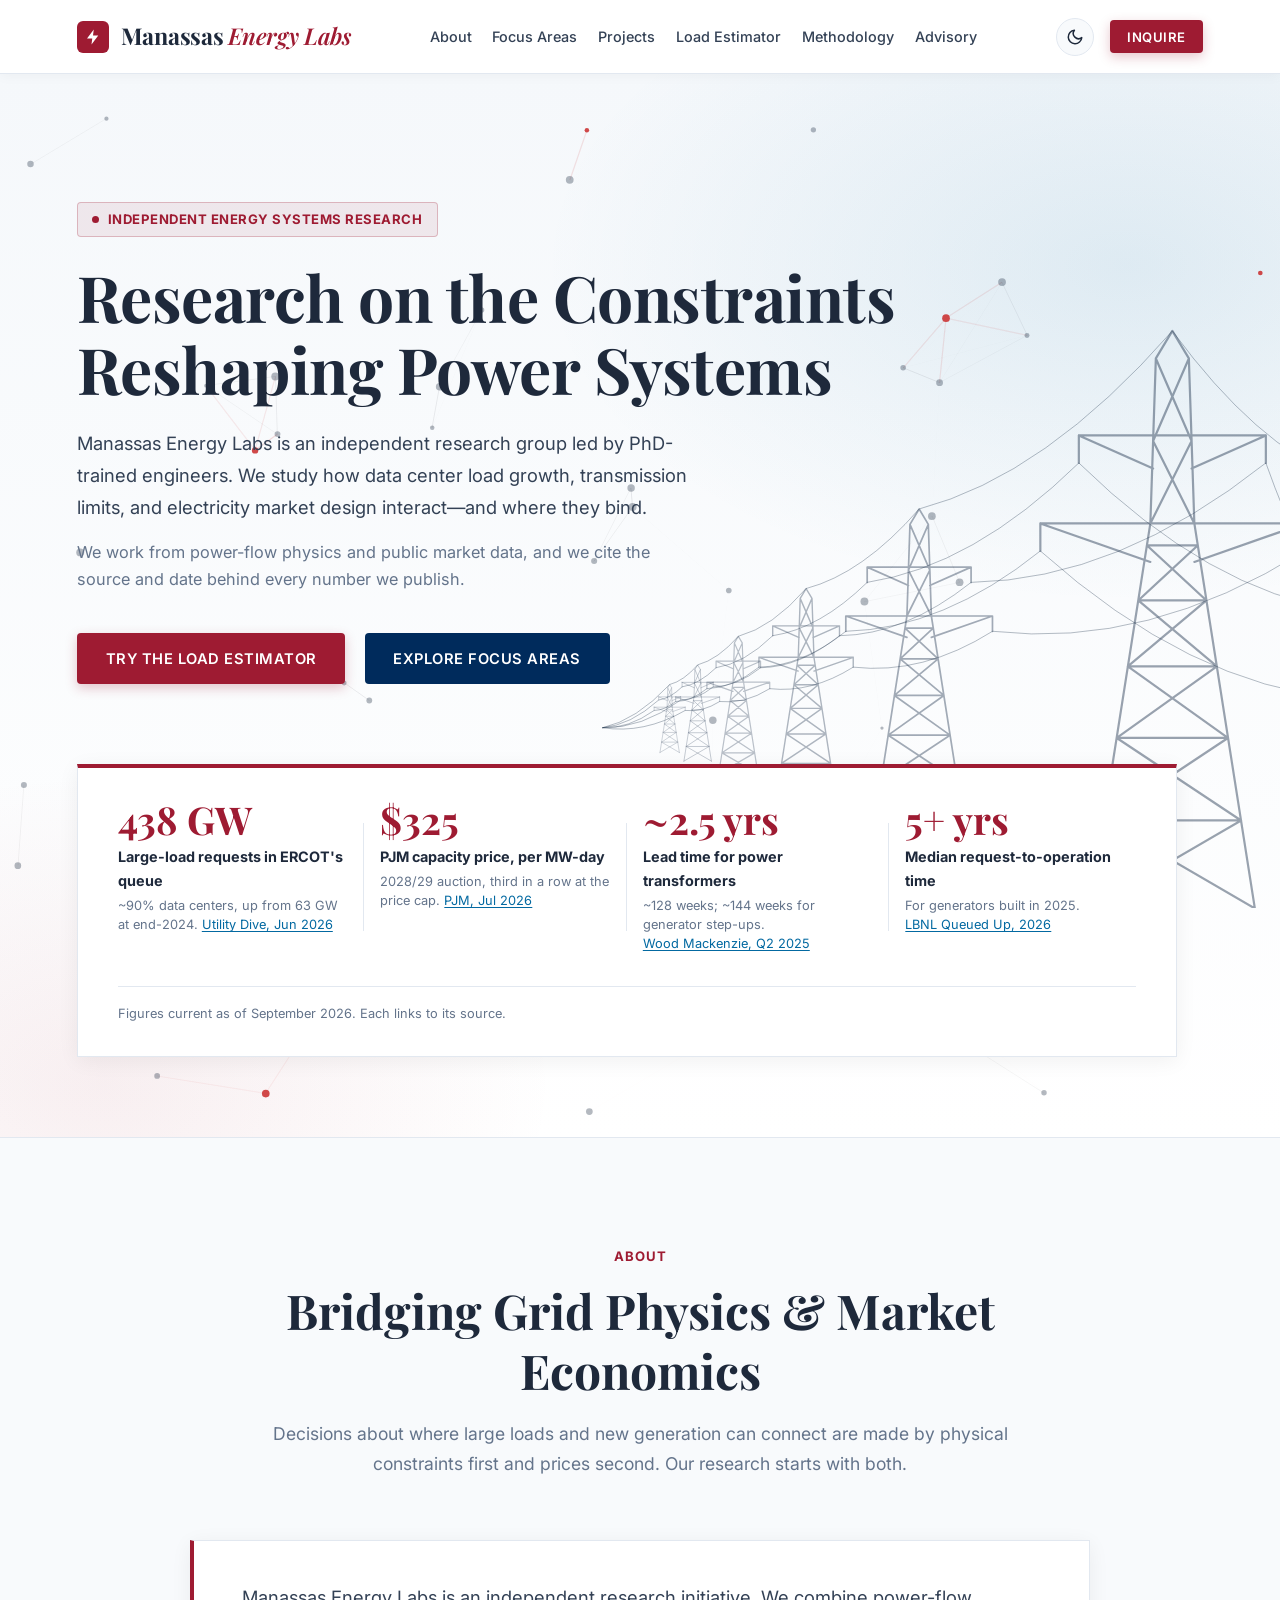
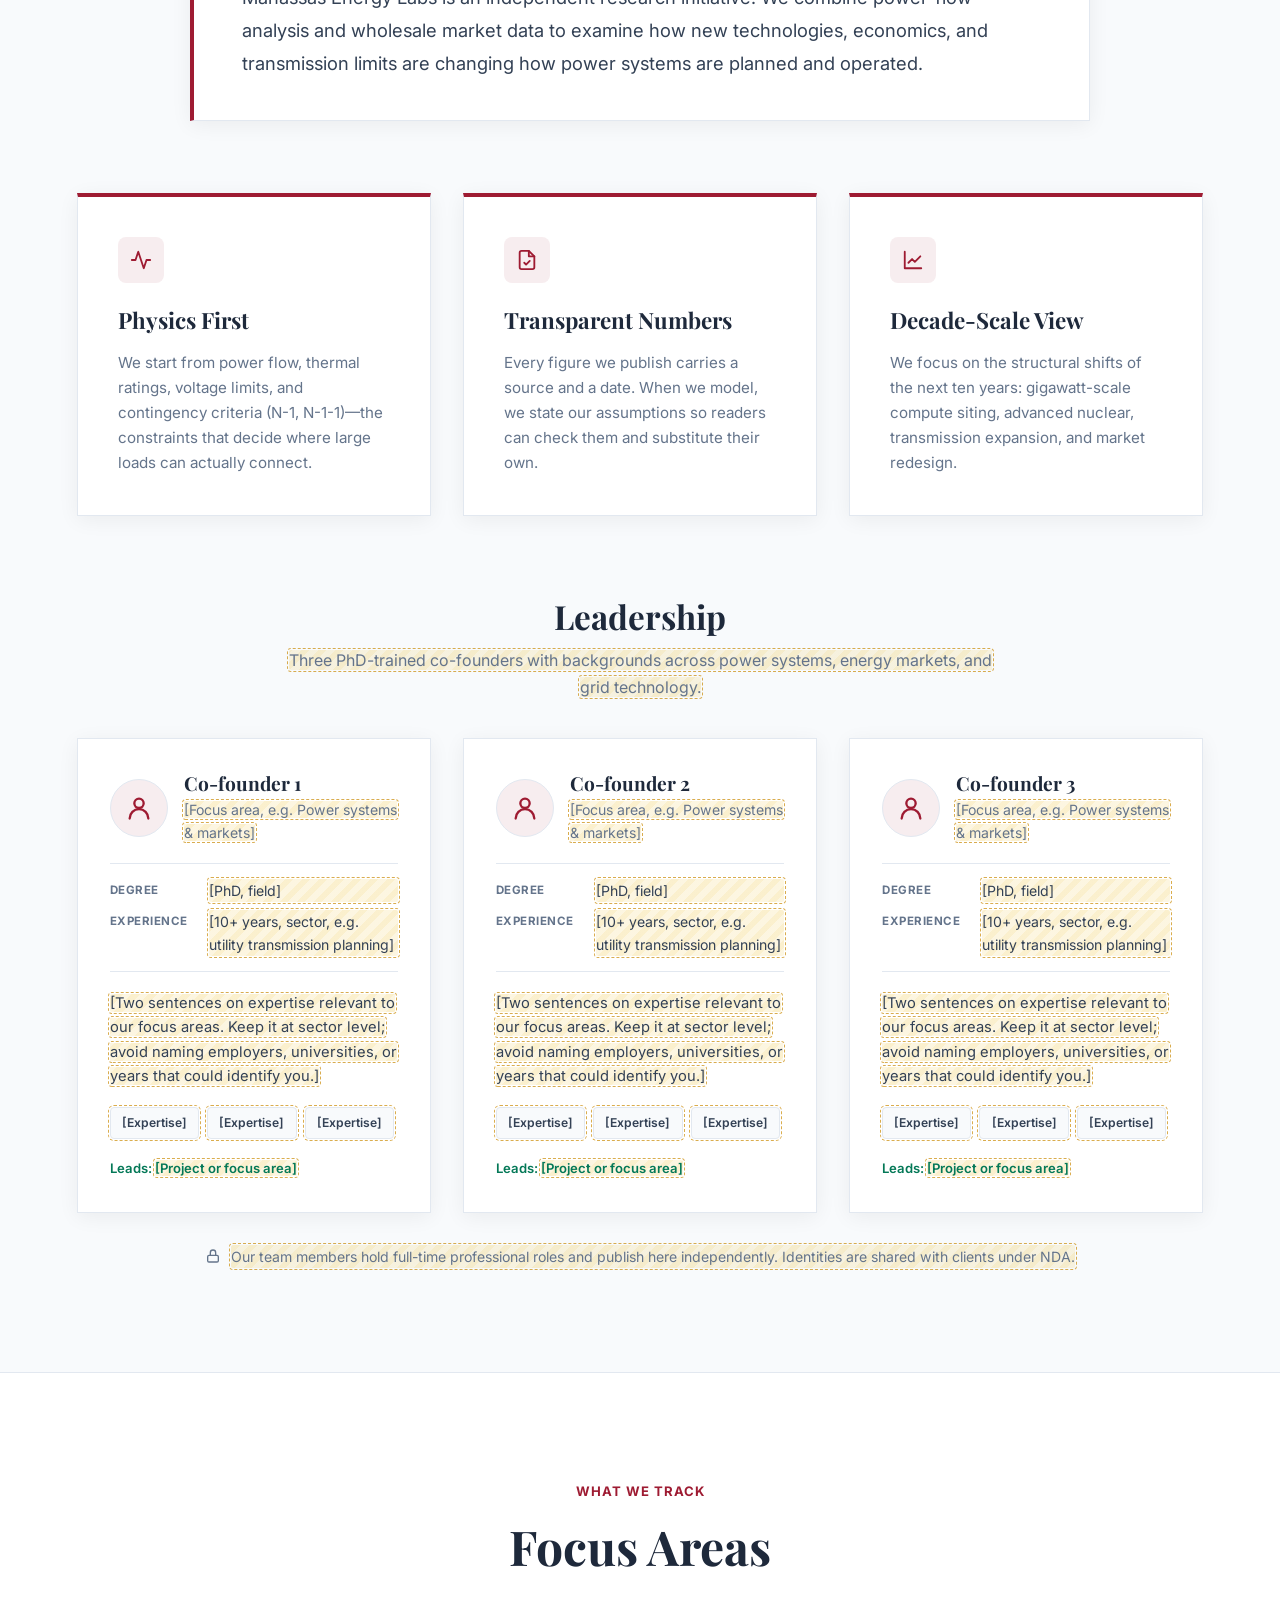
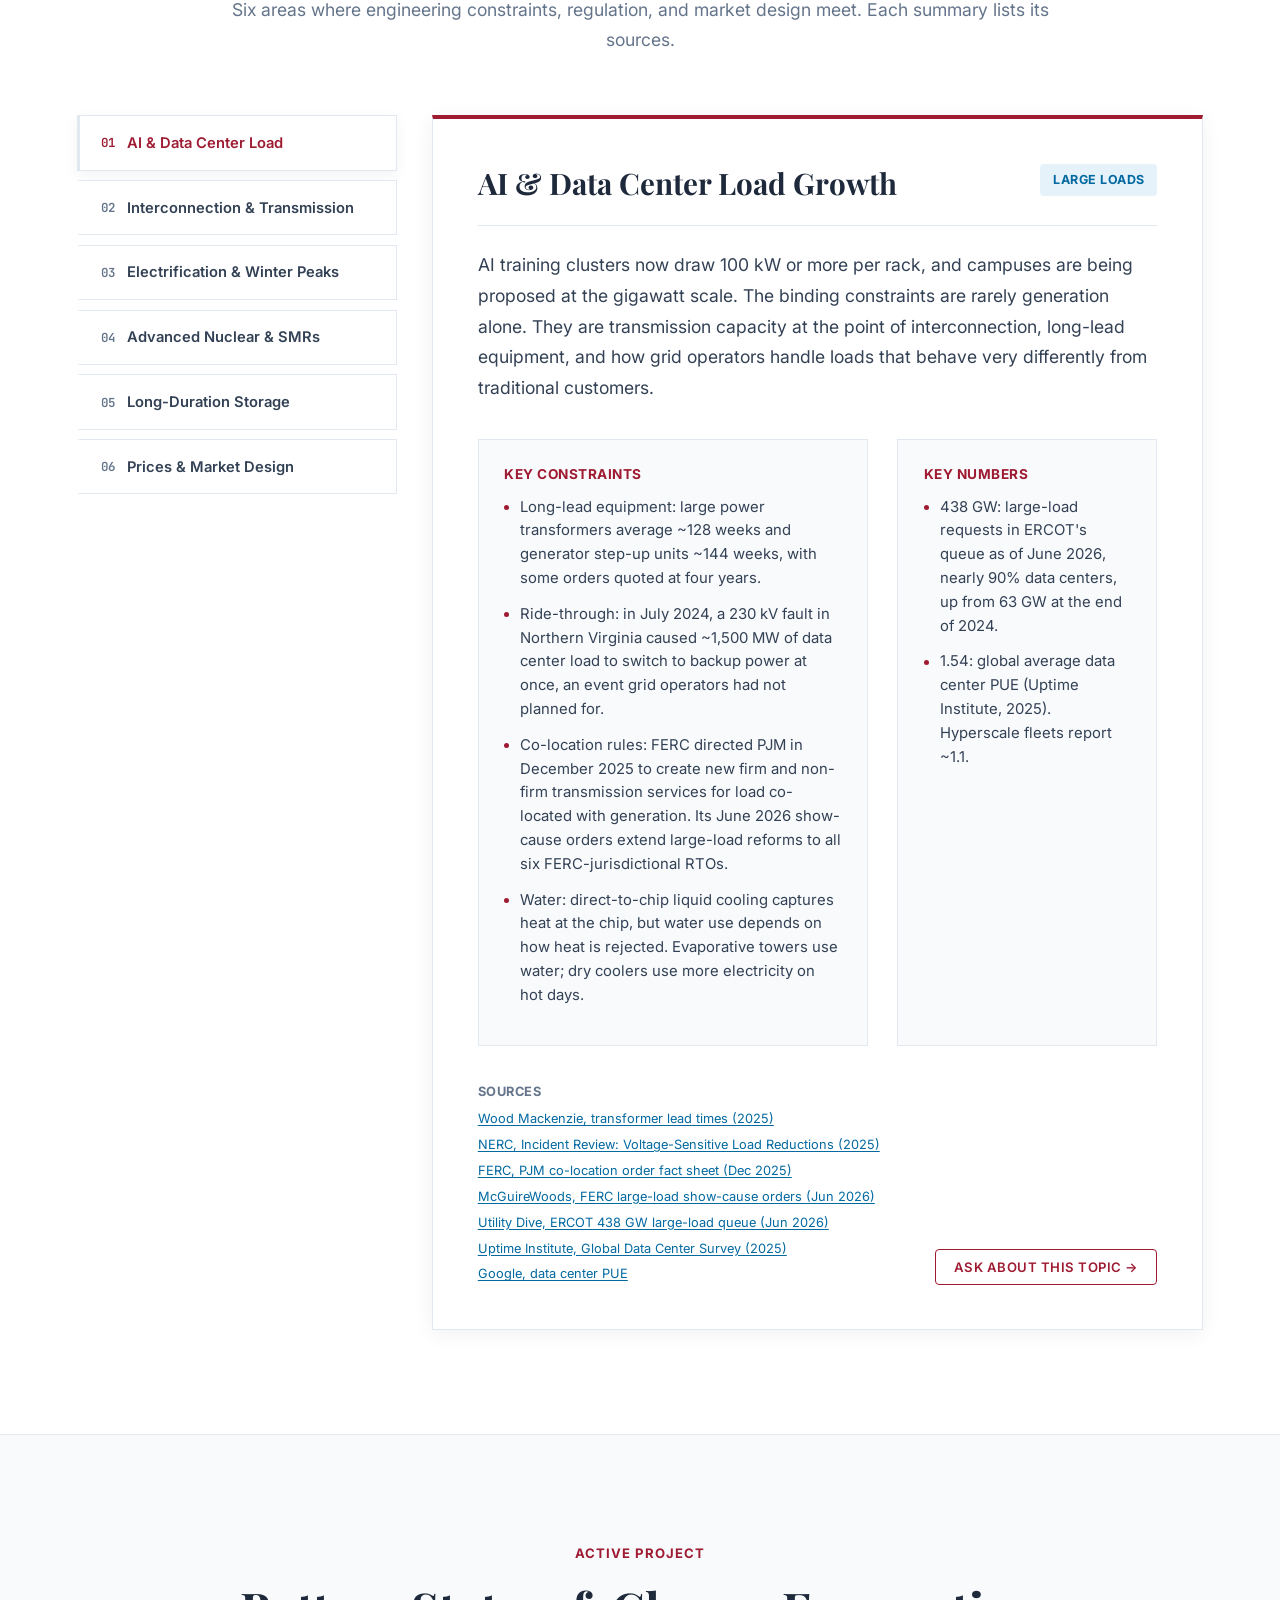
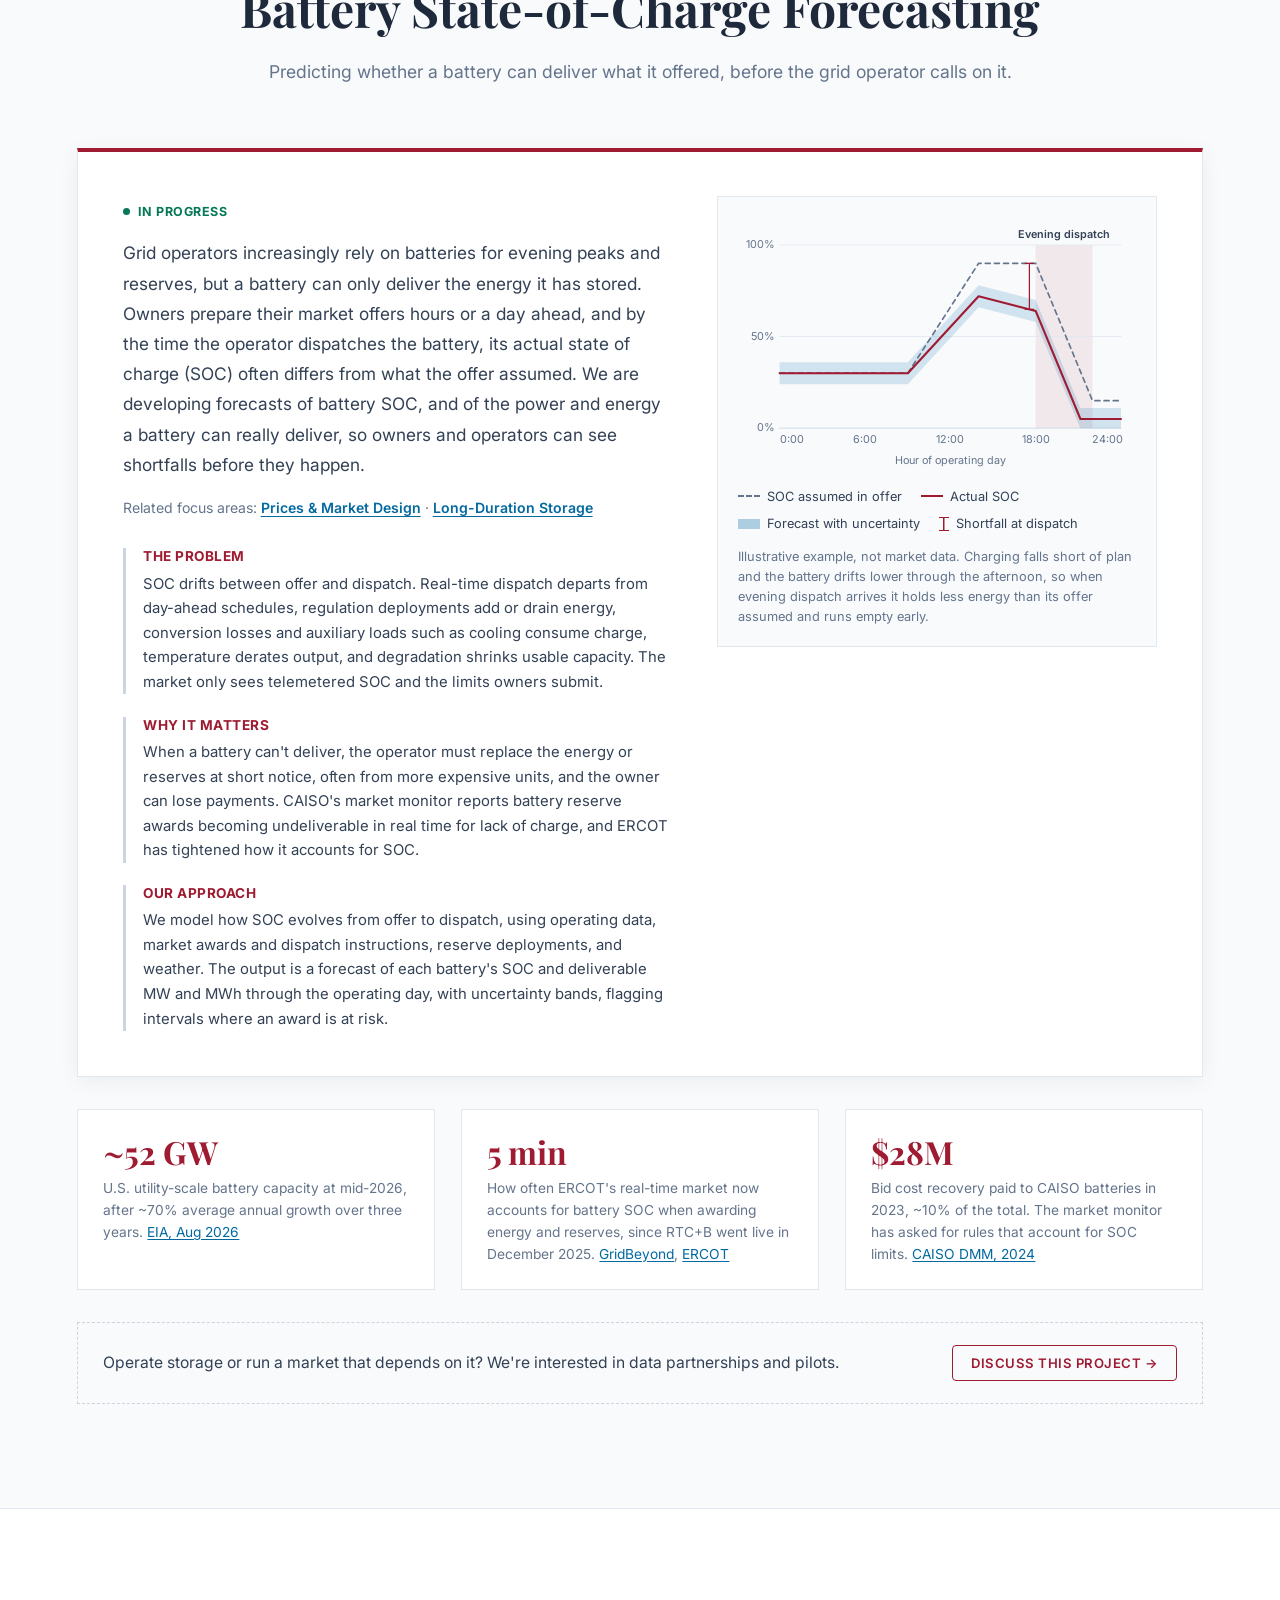
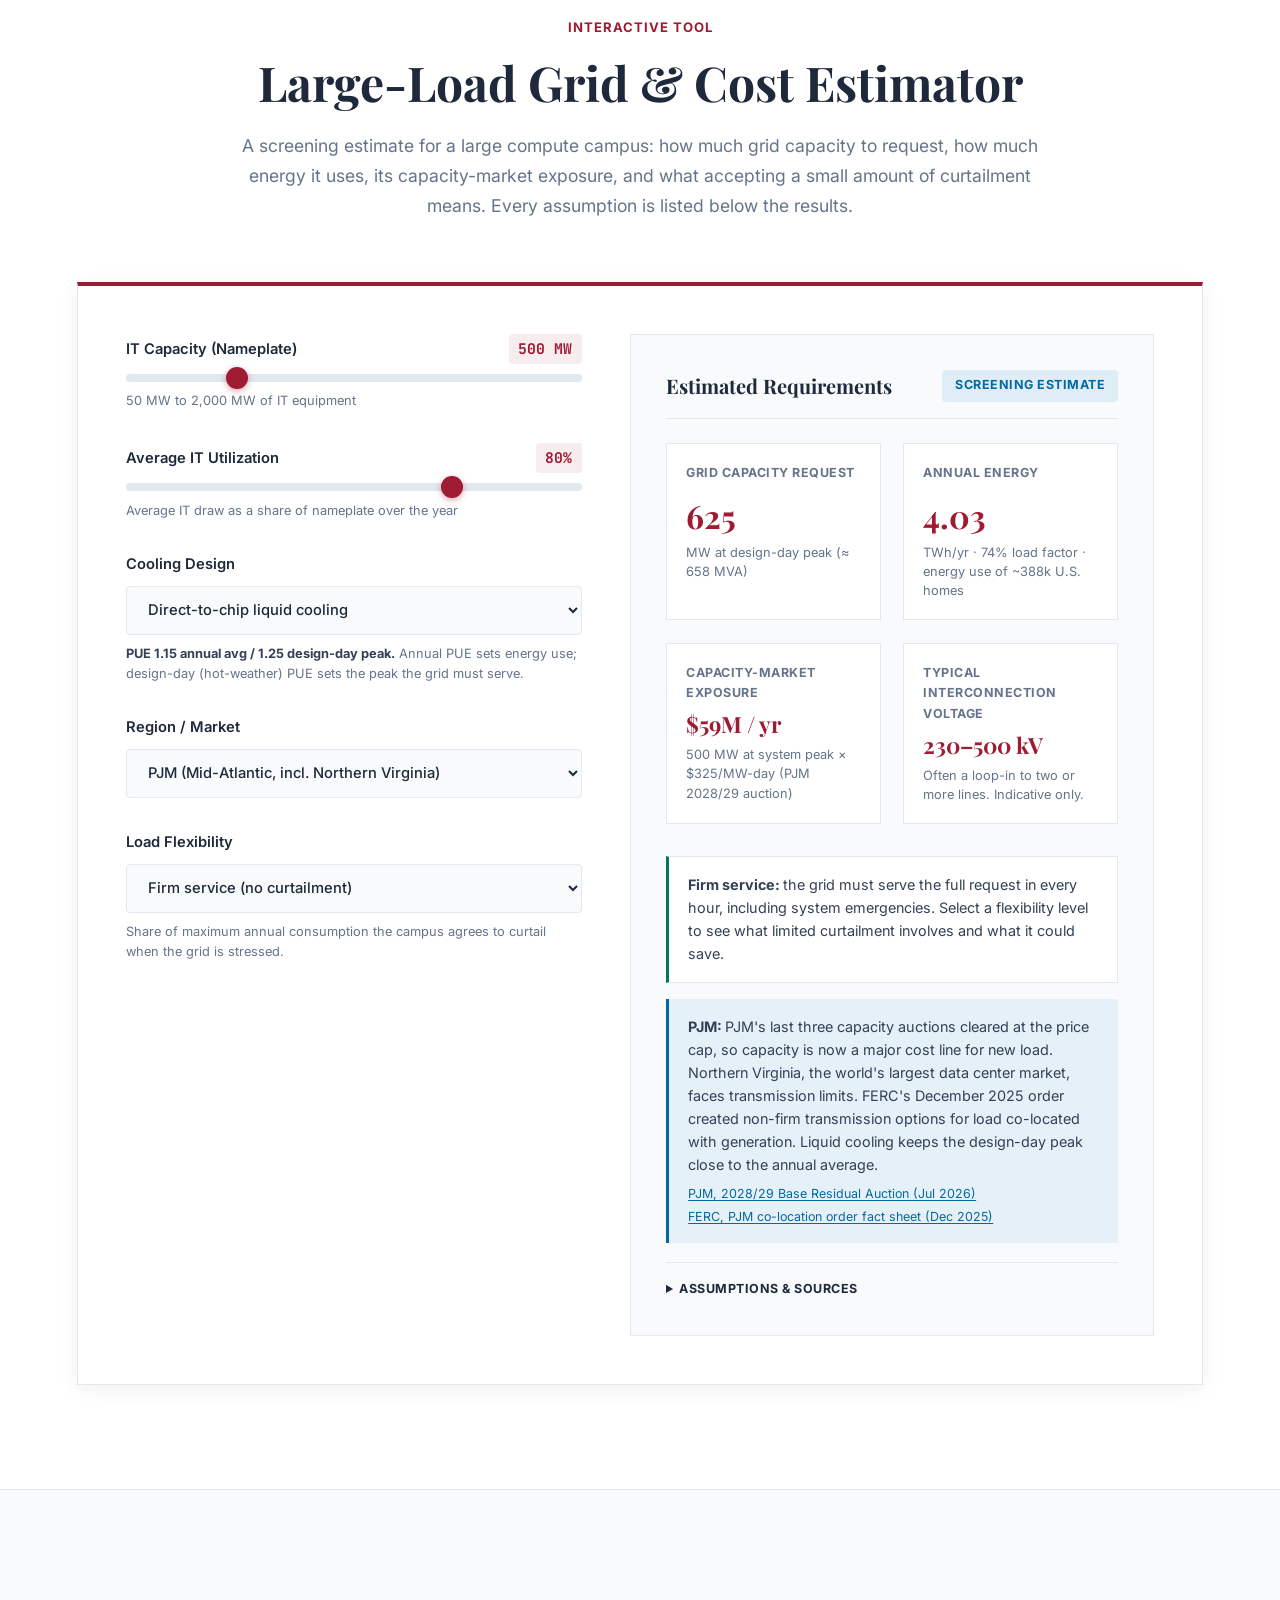
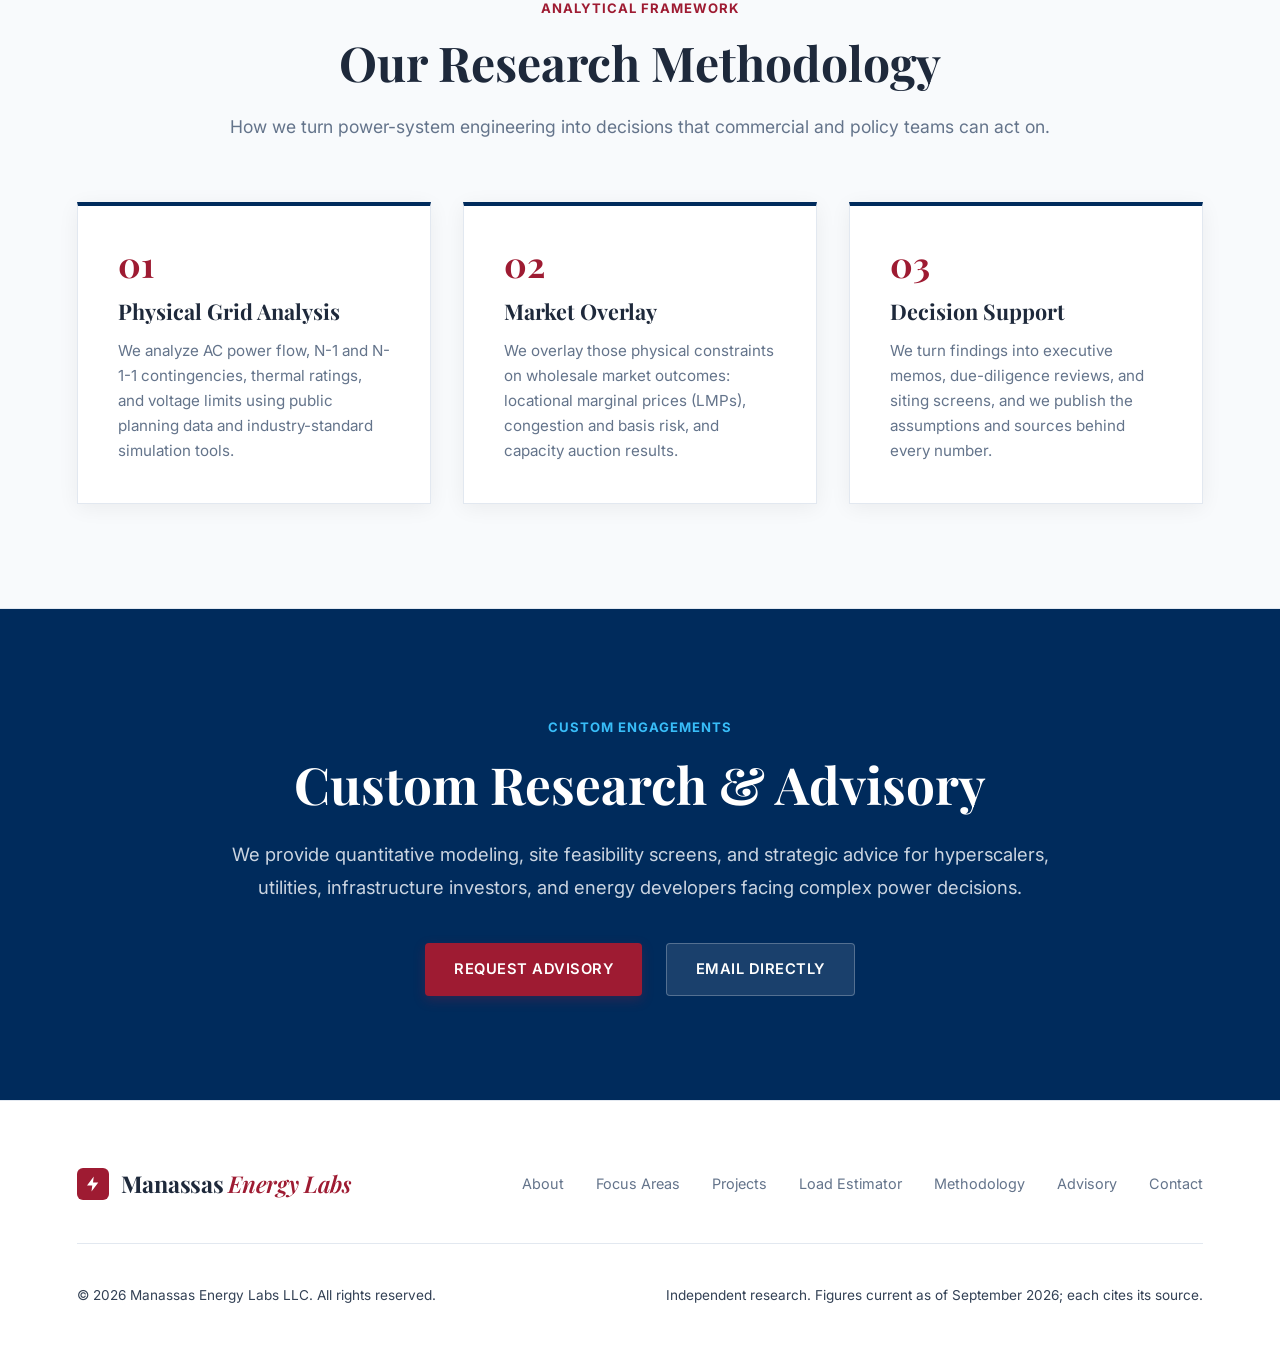
==== commit 1410d6cf: "Add figures "as of" date, refresh checklist, and link-preview image - Show "Figures current as of Se" ====
--- a/index.html
+++ b/index.html
@@ -10,6 +10,14 @@
     <meta property="og:type" content="website">
     <meta property="og:title" content="Manassas Energy Labs | Independent Energy Systems Research">
     <meta property="og:description" content="Independent technical and economic research on data center power demand, transmission constraints, and electricity markets.">
+    <meta property="og:site_name" content="Manassas Energy Labs">
+    <meta property="og:url" content="https://terryplayground.github.io/ManassasEnergyLabs/">
+    <meta property="og:image" content="https://terryplayground.github.io/ManassasEnergyLabs/assets/og-image.jpg">
+    <meta property="og:image:width" content="1200">
+    <meta property="og:image:height" content="630">
+    <meta property="og:image:alt" content="Manassas Energy Labs: Research on the Constraints Reshaping Power Systems, with transmission towers receding to the horizon">
+    <meta name="twitter:card" content="summary_large_image">
+    <link rel="canonical" href="https://terryplayground.github.io/ManassasEnergyLabs/">
 
     <link rel="icon" href="data:image/svg+xml,%3Csvg xmlns='http://www.w3.org/2000/svg' viewBox='0 0 32 32'%3E%3Crect width='32' height='32' rx='6' fill='%239e1b32'/%3E%3Cpath d='M17.5 5 9 18h6.5l-1 9L23 14h-6.5z' fill='%23fff'/%3E%3C/svg%3E">
 
@@ -34,7 +42,7 @@
     <link rel="stylesheet" href="https://fonts.googleapis.com/css2?family=Inter:wght@400;500;600;700&family=JetBrains+Mono:wght@600;700&family=Playfair+Display:ital,wght@0,600;0,700;1,600&display=swap">
 
     <!-- Stylesheet -->
-    <link rel="stylesheet" href="styles.css?v=4">
+    <link rel="stylesheet" href="styles.css?v=5">
 </head>
 <body>
     <!-- Top Reading Progress Indicator -->
@@ -153,6 +161,7 @@
                     <div class="metric-label">Median request-to-operation time</div>
                     <div class="metric-sub">For generators built in 2025. <a href="https://emp.lbl.gov/publications/queued-2026-edition-characteristics" target="_blank" rel="noopener">LBNL Queued Up, 2026</a></div>
                 </div>
+                <p class="metrics-asof">Figures current as of September 2026. Each links to its source.</p>
             </div>
         </section>
 
@@ -584,7 +593,7 @@
                             <li><strong>Flexibility</strong>: curtailment is a share of maximum annual consumption (grid capacity request &times; 8,760 h), the same definition used by Duke's <a href="https://www.utilitydive.com/news/us-grid-headroom-flexible-load-data-center-ai-ev-duke-report/739767/" target="_blank" rel="noopener">Rethinking Load Growth (2025)</a>.</li>
                             <li><strong>Peak timing</strong>: PJM sets capacity obligations from load in the five summer coincident peak hours (5CP) (<a href="https://supplier.bge.com/electric/load/plcs.asp" target="_blank" rel="noopener">BGE</a>). ERCOT allocates transmission costs by 4CP (<a href="https://www.ercot.com/mktinfo/data_agg/4cp" target="_blank" rel="noopener">ERCOT</a>); Texas regulators must revise that method by the end of 2026 under SB 6. "Avoidable" assumes curtailment covers every peak hour, which requires forecasting them.</li>
                             <li><strong>Voltage classes</strong> are typical ranges only. The actual point of interconnection depends on the local network and the utility's planning criteria.</li>
-                            <li>This is a screening tool, not an interconnection or facilities study.</li>
+                            <li>Prices and figures current as of September 2026. This is a screening tool, not an interconnection or facilities study.</li>
                         </ul>
                     </details>
                 </div>
@@ -657,7 +666,7 @@
         </div>
         <div class="footer-bottom">
             <p>&copy; 2026 Manassas Energy Labs LLC. All rights reserved.</p>
-            <p>Independent research. Figures are cited with their source and date.</p>
+            <p>Independent research. Figures current as of September 2026; each cites its source.</p>
         </div>
     </footer>
 
--- a/styles.css
+++ b/styles.css
@@ -545,7 +545,7 @@
     position: relative;
 }
 
-.metric-item:not(:last-child)::after {
+.metric-item:not(:last-of-type)::after {
     content: '';
     position: absolute;
     right: -1rem;
@@ -569,6 +569,14 @@
     font-weight: 700;
     color: var(--text-primary);
     margin-bottom: 0.2rem;
+}
+
+.metrics-asof {
+    grid-column: 1 / -1;
+    padding-top: 1rem;
+    border-top: 1px solid var(--border-light);
+    font-size: 0.8rem;
+    color: var(--text-muted);
 }
 
 .metric-sub {
@@ -2023,7 +2031,7 @@
     .metrics-banner {
         grid-template-columns: 1fr 1fr;
     }
-    .metric-item:not(:last-child)::after {
+    .metric-item:not(:last-of-type)::after {
         display: none;
     }
     .deepdive-grid, .sim-metrics-grid {
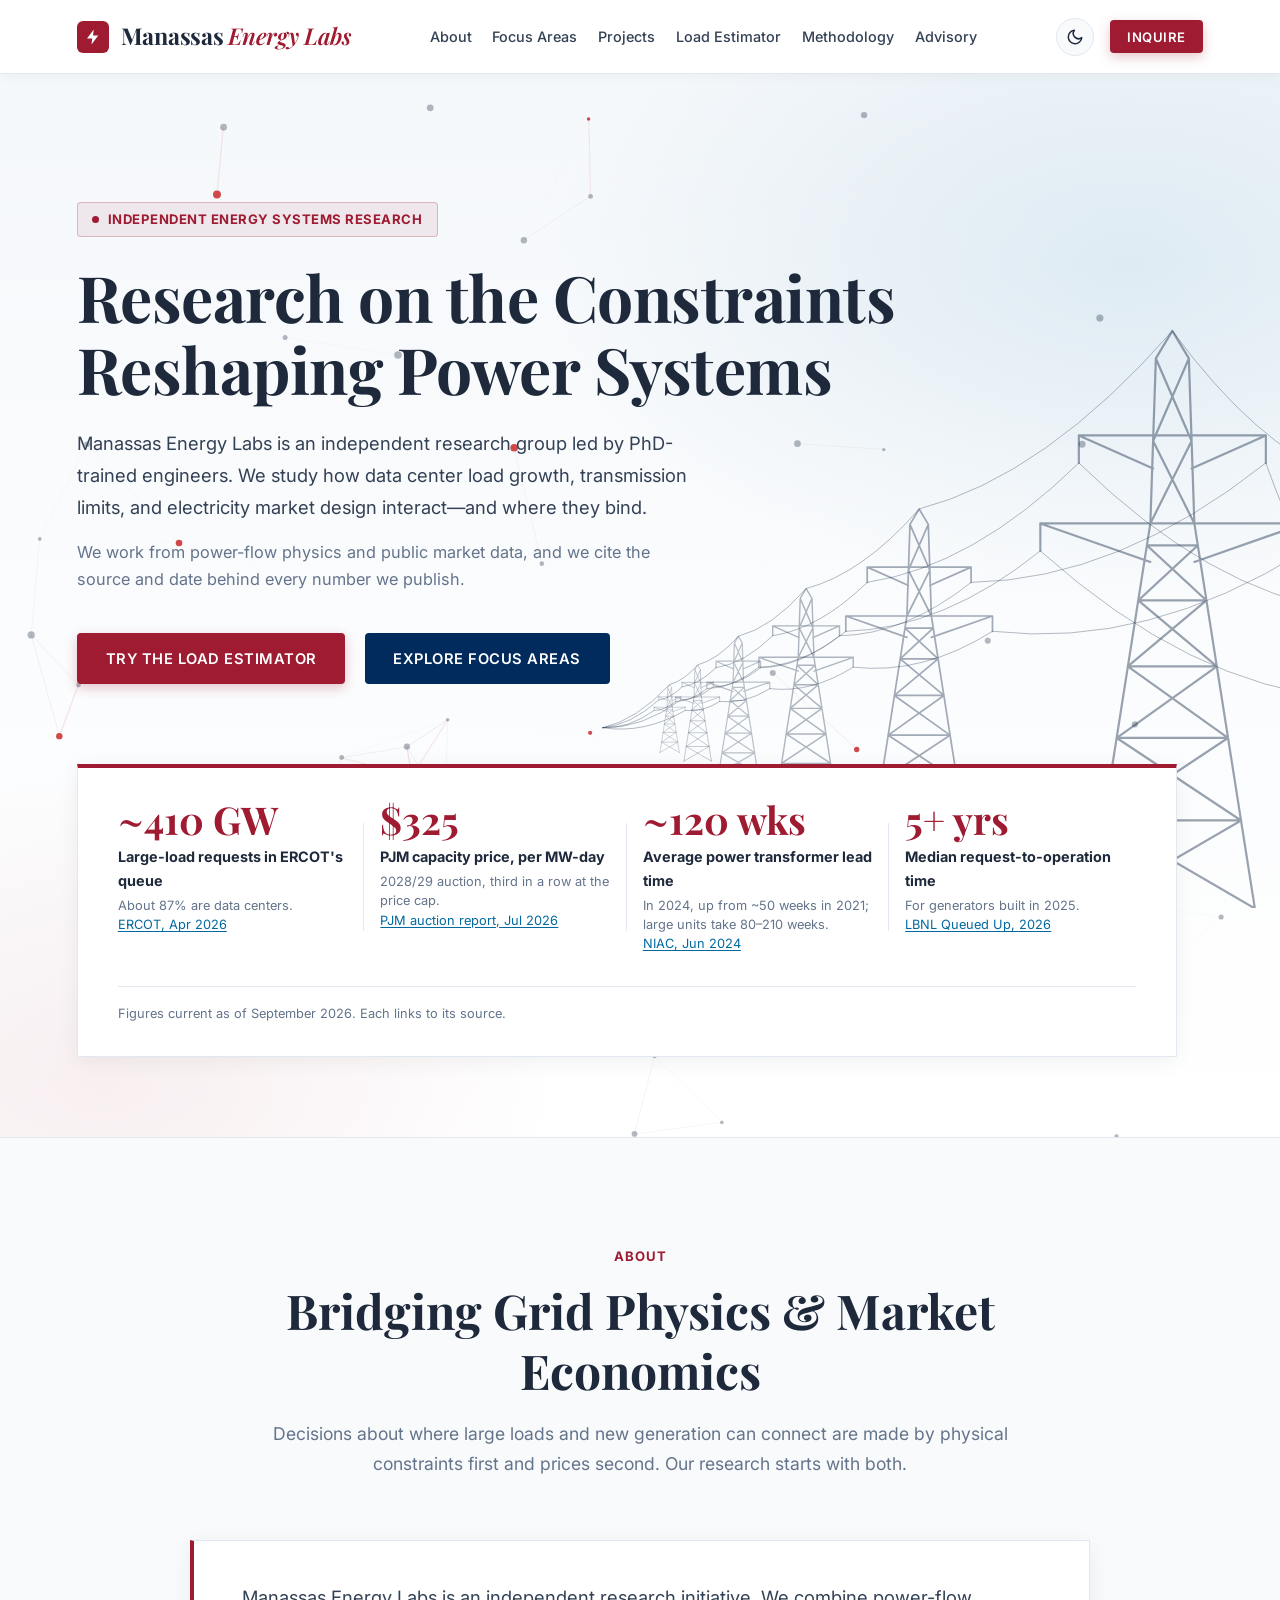
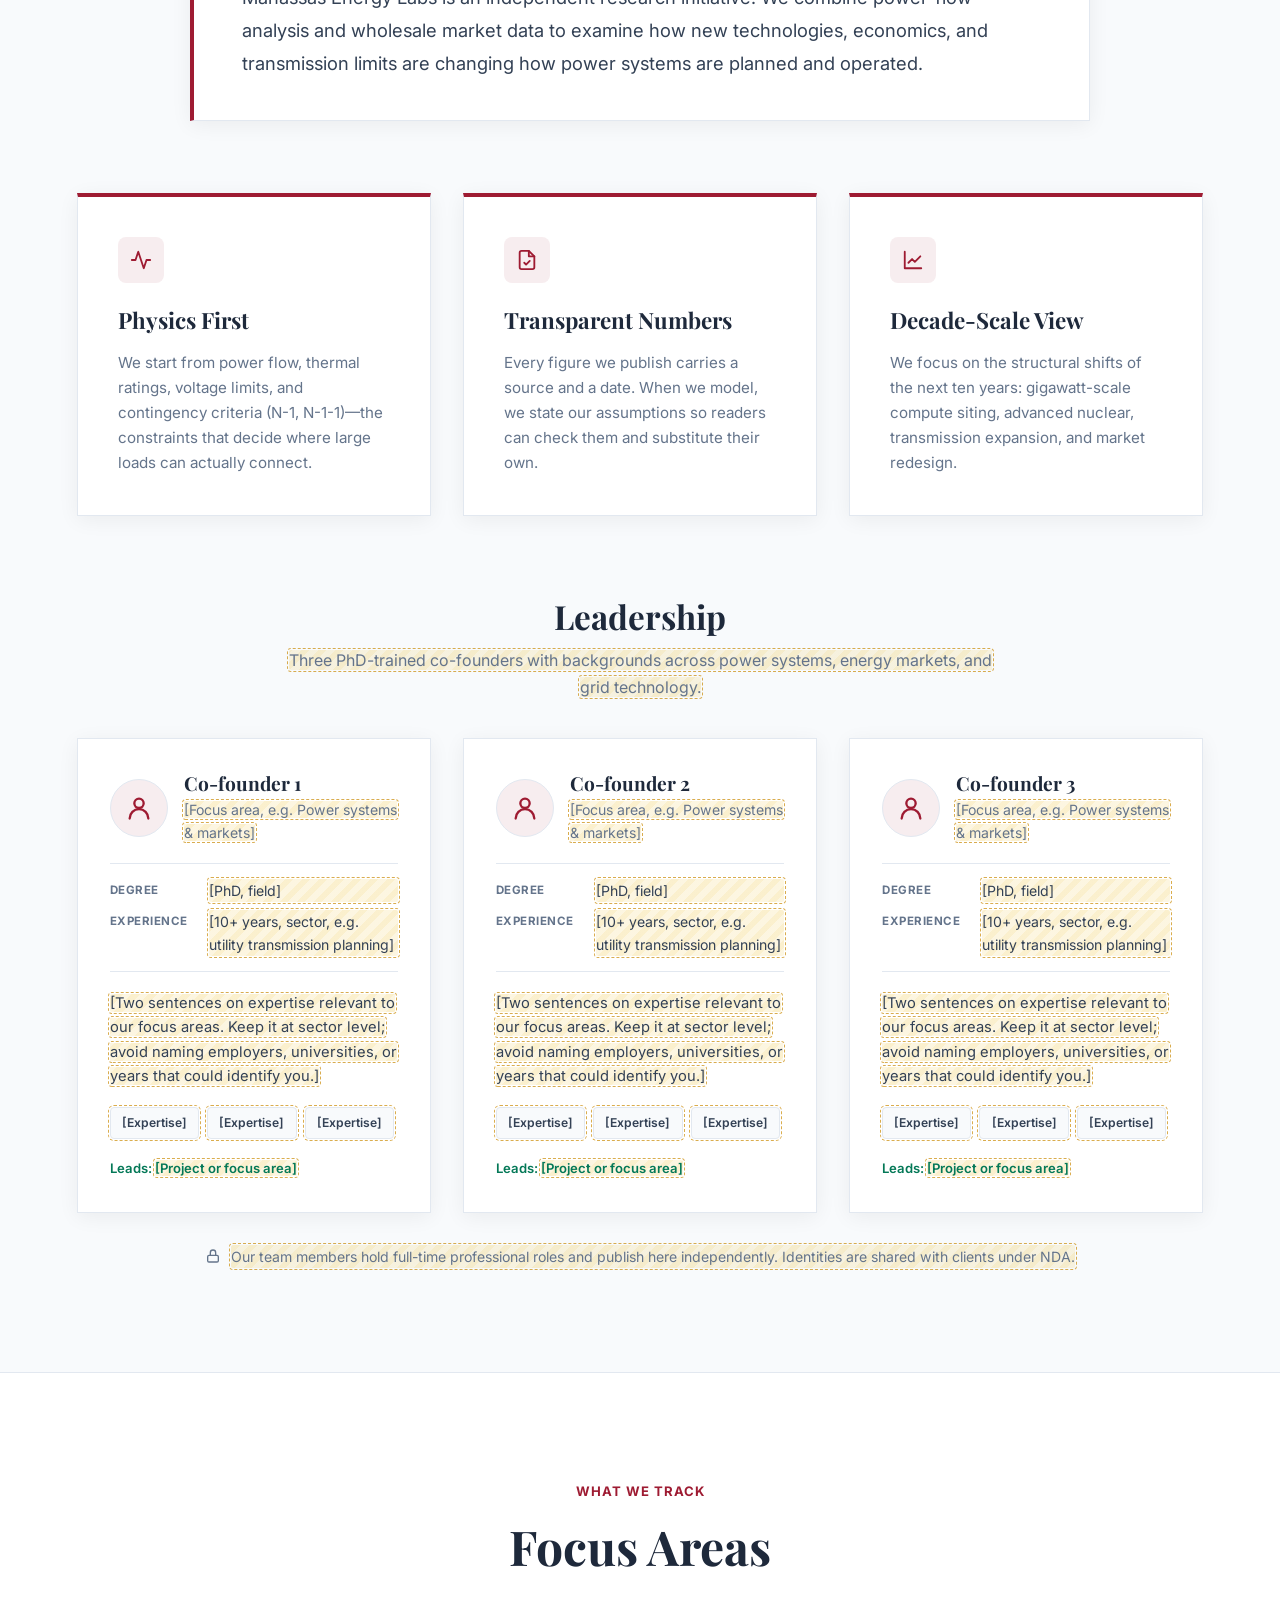
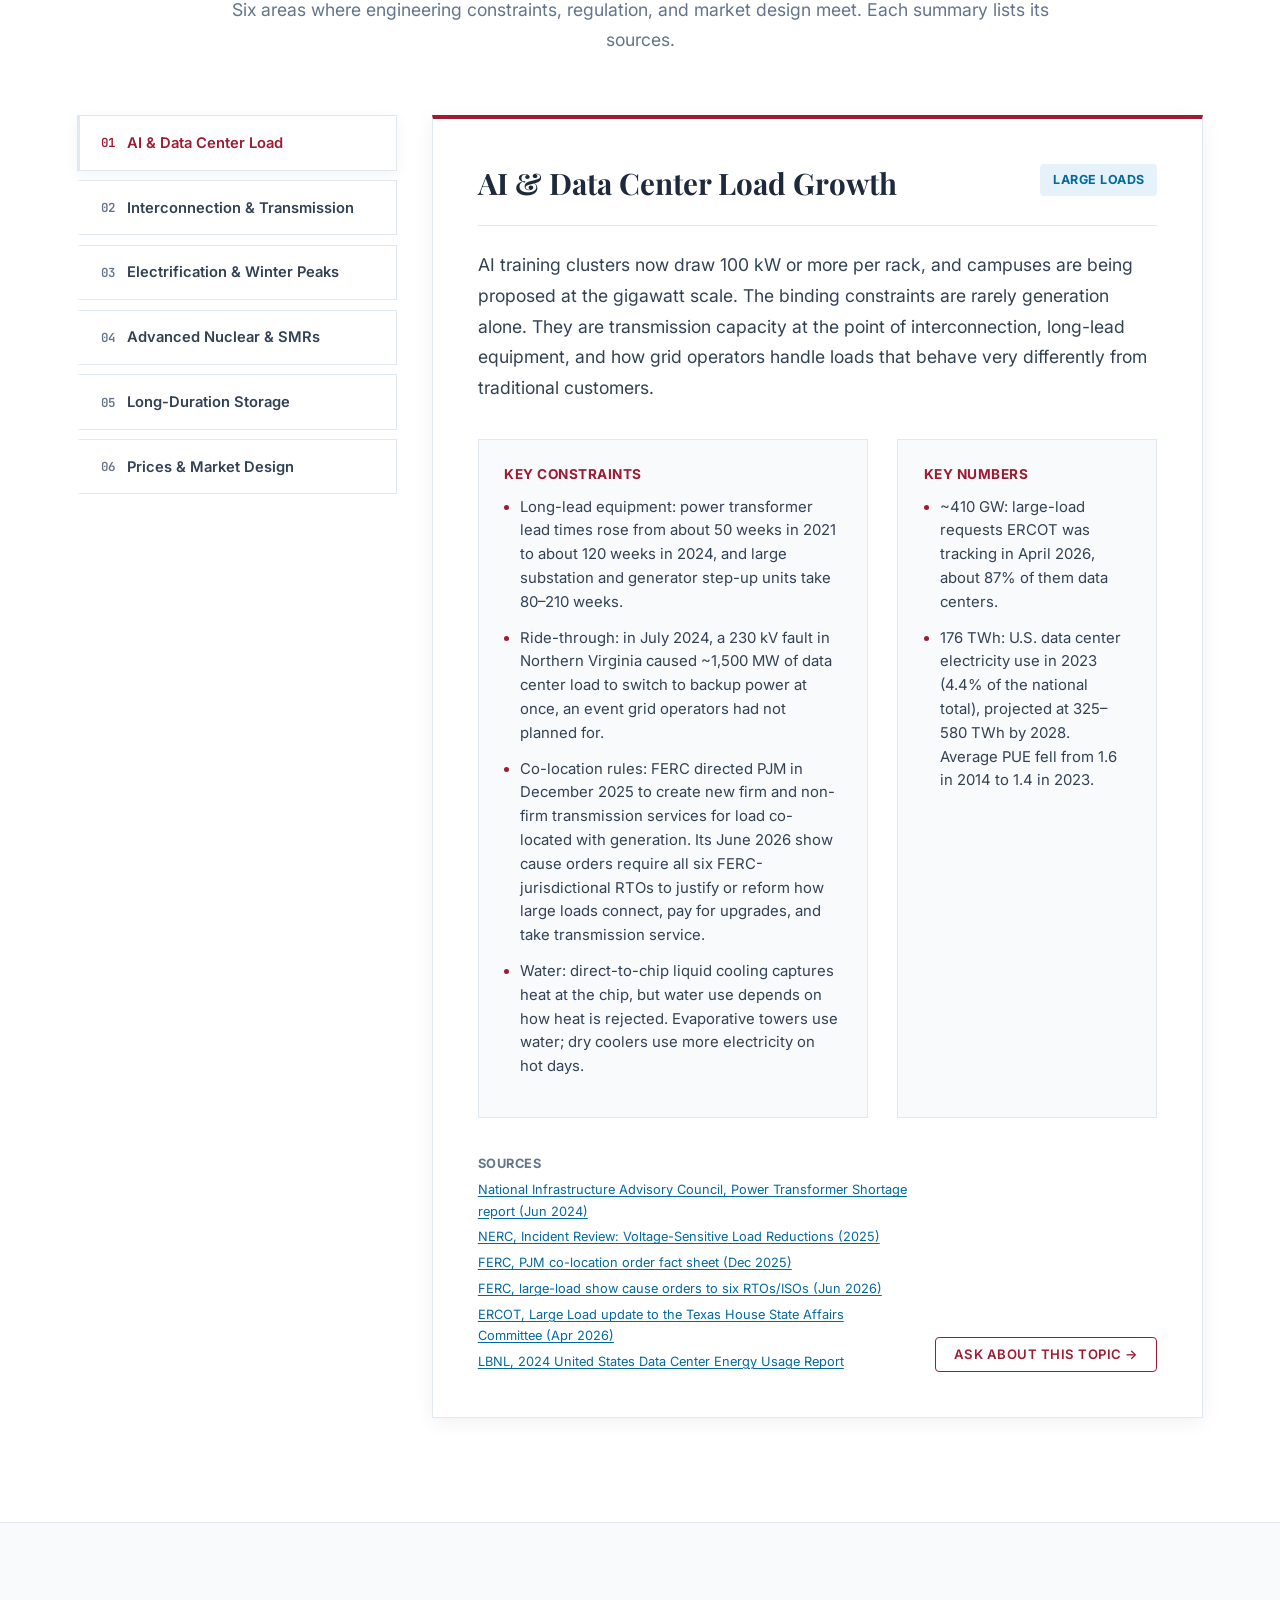
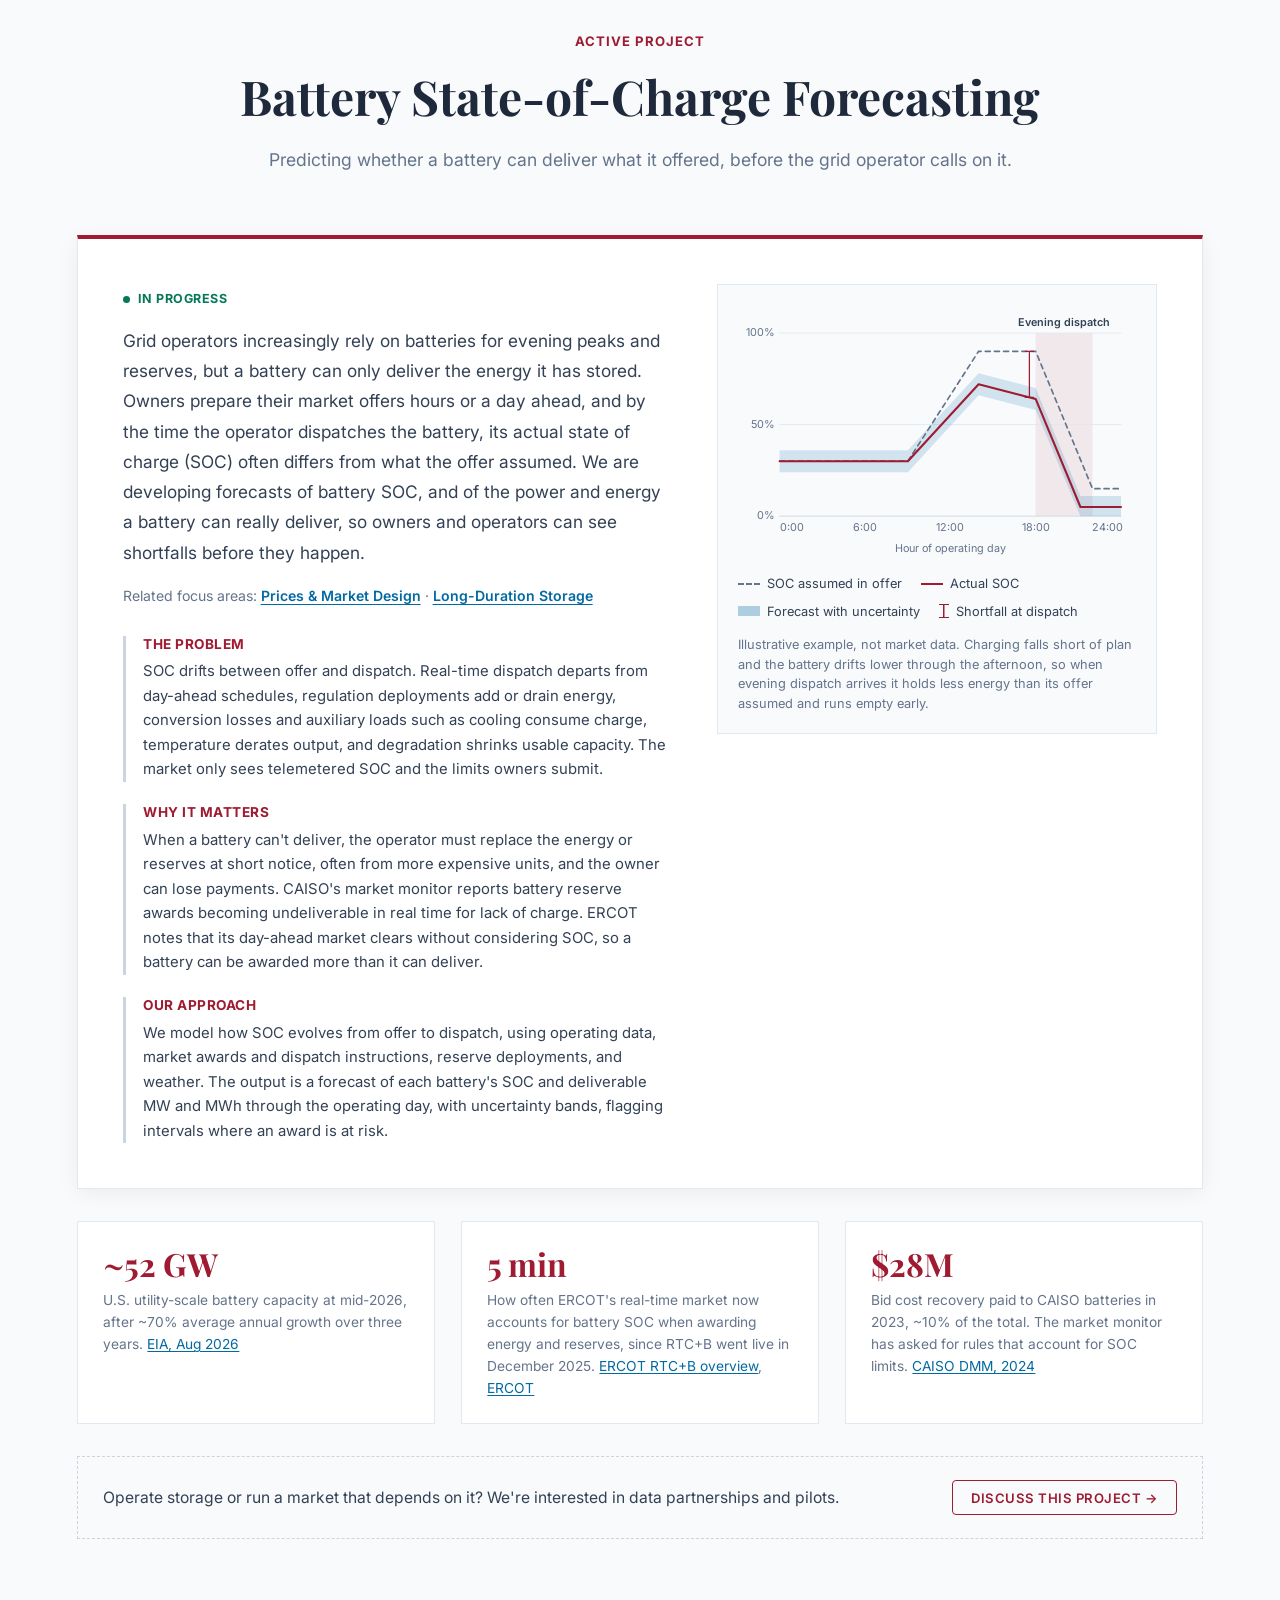
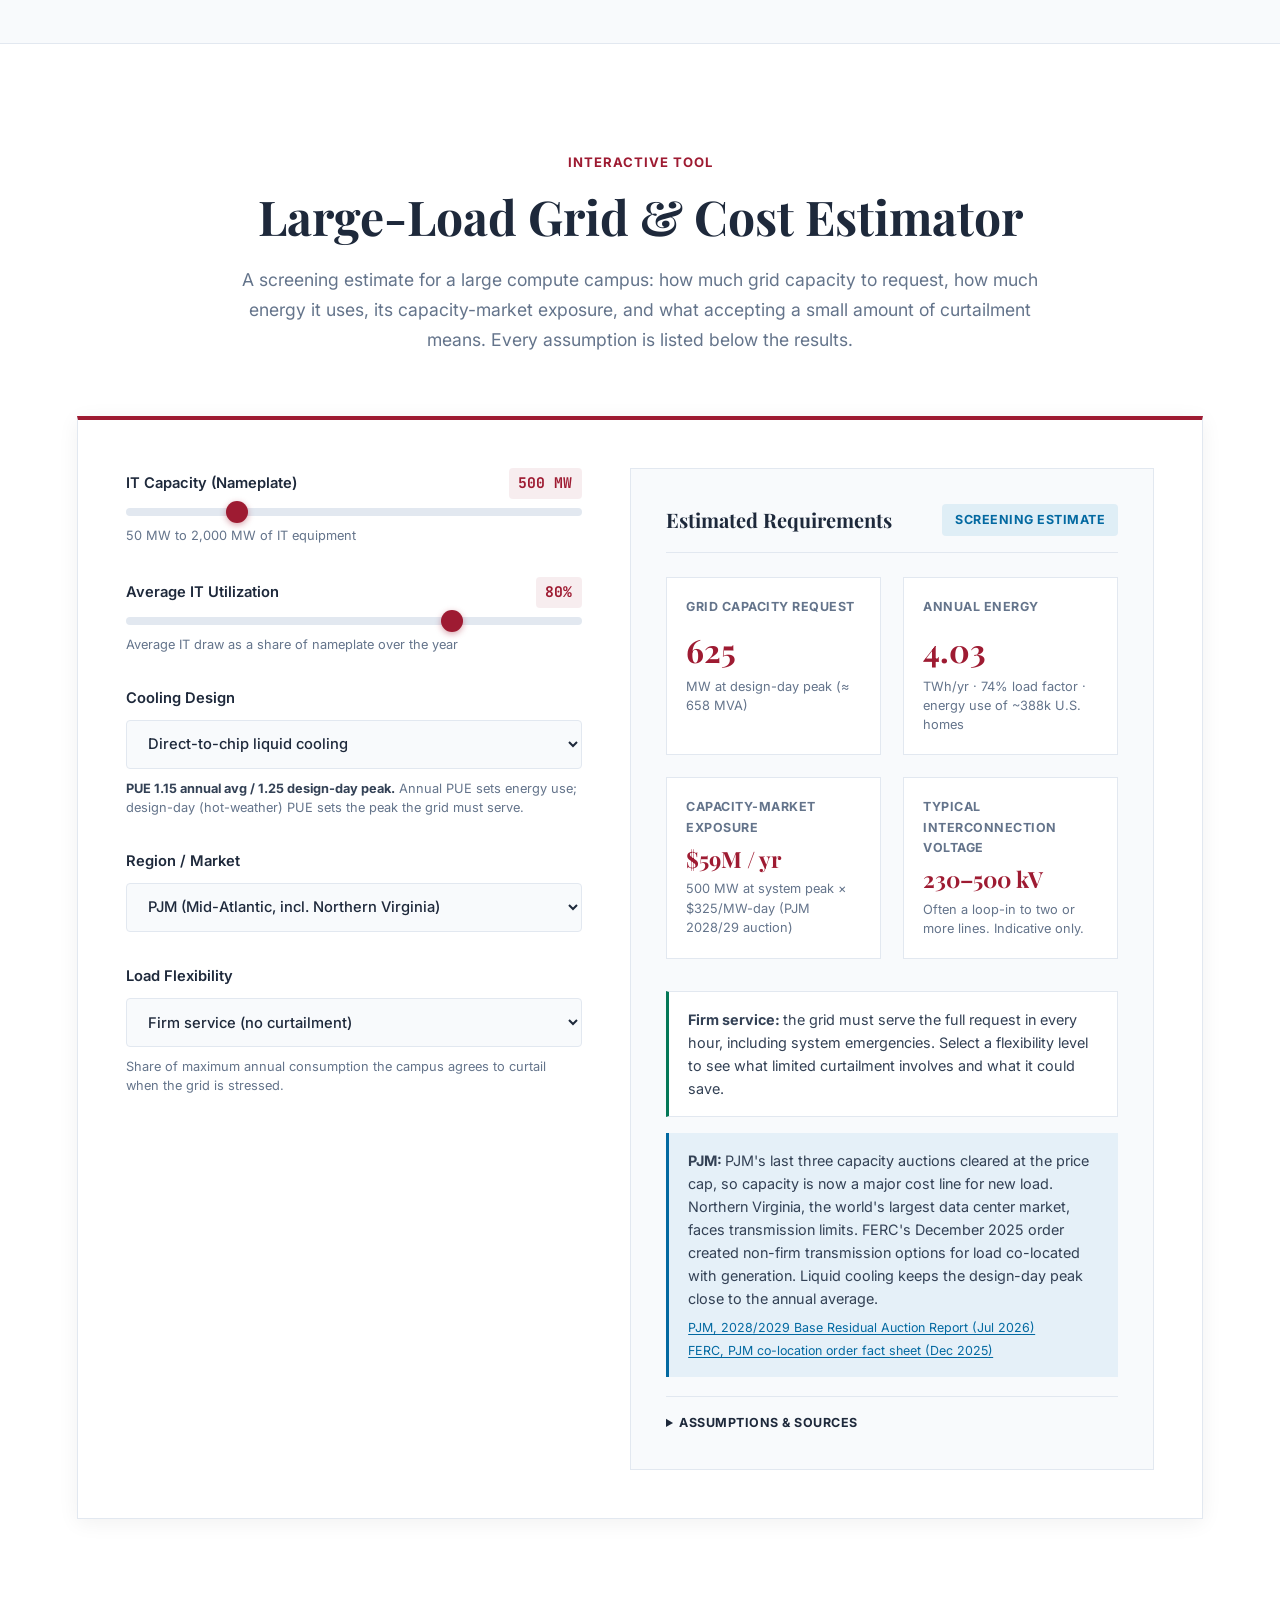
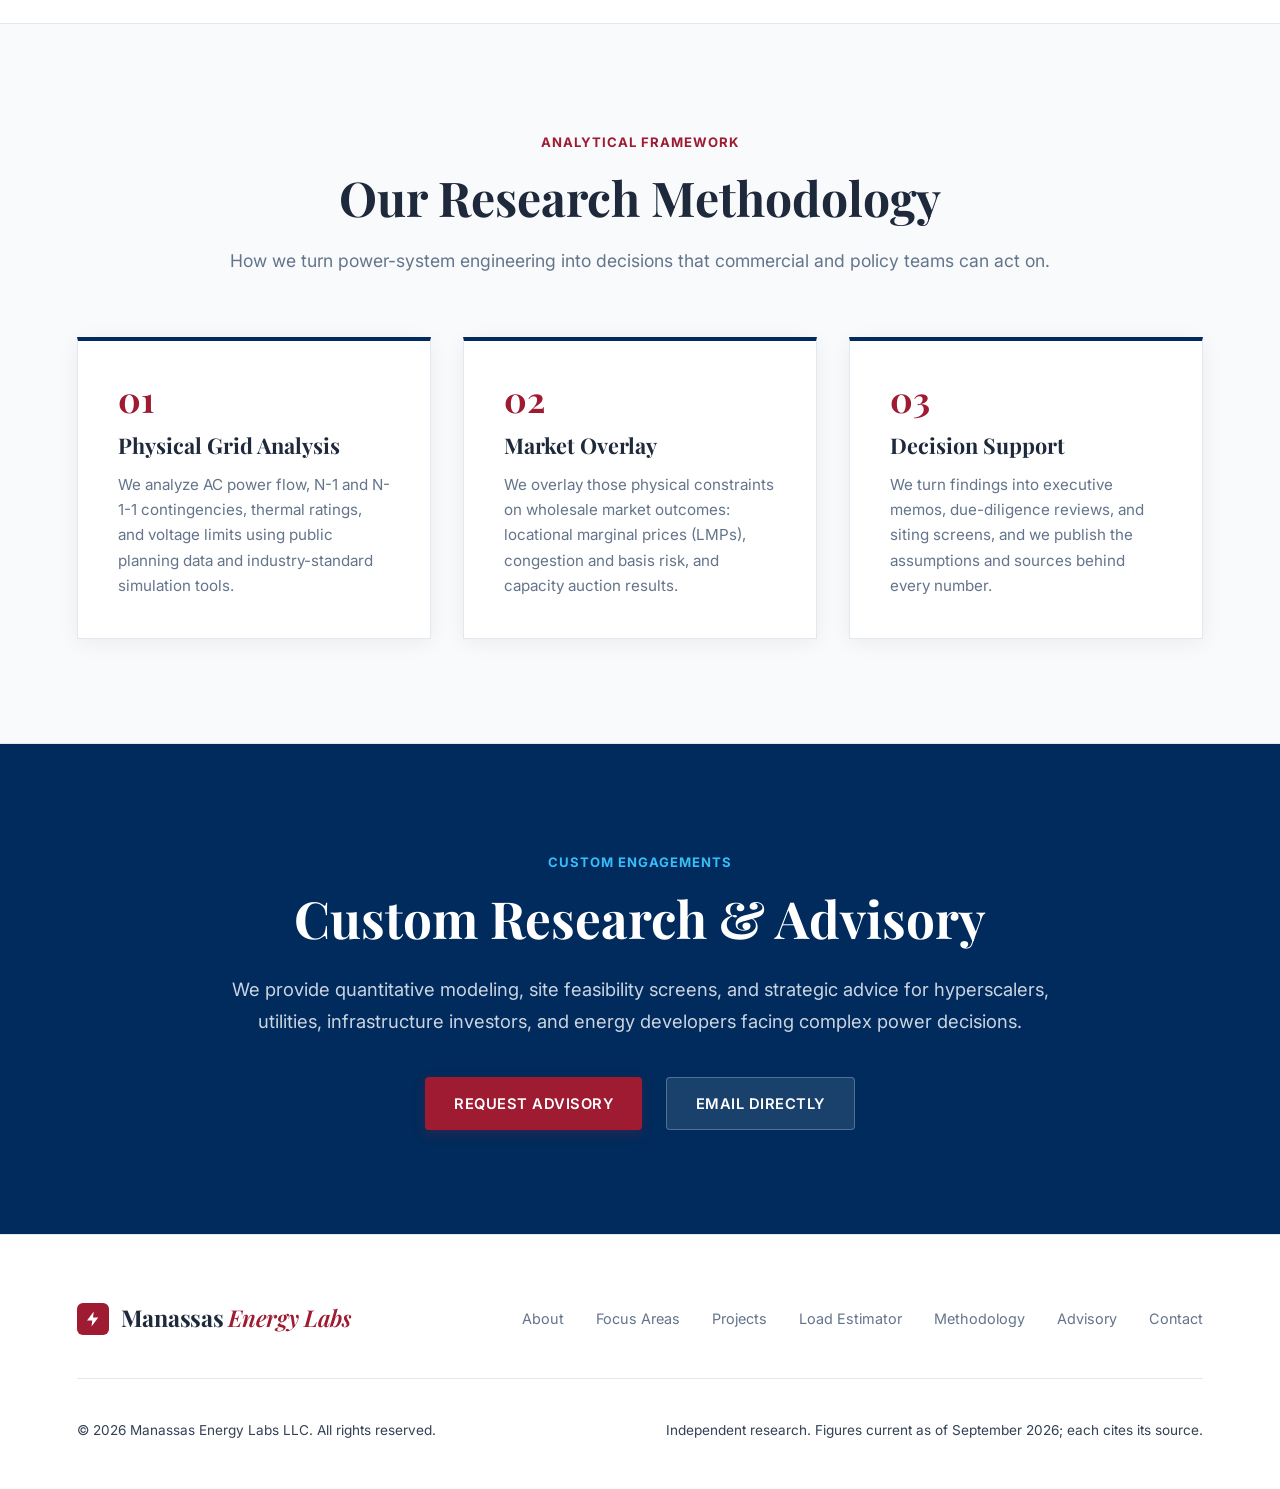
==== commit 06ec7058: "Cite primary sources only: government, grid operators, labs, academic Replace commercial references " ====
--- a/index.html
+++ b/index.html
@@ -142,19 +142,19 @@
             <!-- Sourced Context Metrics -->
             <div class="metrics-banner fade-in">
                 <div class="metric-item">
-                    <div class="metric-value">438 GW</div>
+                    <div class="metric-value">~410 GW</div>
                     <div class="metric-label">Large-load requests in ERCOT's queue</div>
-                    <div class="metric-sub">~90% data centers, up from 63 GW at end-2024. <a href="https://www.utilitydive.com/news/texas-facing-438-gw-queue-approves-initial-large-load-interconnection-pro/823367/" target="_blank" rel="noopener">Utility Dive, Jun 2026</a></div>
+                    <div class="metric-sub">About 87% are data centers. <a href="https://www.ercot.com/files/docs/2026/04/09/ERCOTLargeLoadUpdate-April9HouseStateAffairsHearing.pdf" target="_blank" rel="noopener">ERCOT, Apr 2026</a></div>
                 </div>
                 <div class="metric-item">
                     <div class="metric-value">$325</div>
                     <div class="metric-label">PJM capacity price, per MW-day</div>
-                    <div class="metric-sub">2028/29 auction, third in a row at the price cap. <a href="https://insidelines.pjm.com/pjm-capacity-auction-procures-138318-mw-of-generation-resources-as-work-continues-to-address-growing-electricity-demand/" target="_blank" rel="noopener">PJM, Jul 2026</a></div>
+                    <div class="metric-sub">2028/29 auction, third in a row at the price cap. <a href="https://www.pjm.com/-/media/DotCom/markets-ops/rpm/rpm-auction-info/2028-2029/2028-2029-bra-results-report.pdf" target="_blank" rel="noopener">PJM auction report, Jul 2026</a></div>
                 </div>
                 <div class="metric-item">
-                    <div class="metric-value">~2.5 yrs</div>
-                    <div class="metric-label">Lead time for power transformers</div>
-                    <div class="metric-sub">~128 weeks; ~144 weeks for generator step-ups. <a href="https://www.woodmac.com/news/opinion/supply-shortages-and-an-inflexible-market-give-rise-to-high-power-transformer-lead-times/" target="_blank" rel="noopener">Wood Mackenzie, Q2 2025</a></div>
+                    <div class="metric-value">~120 wks</div>
+                    <div class="metric-label">Average power transformer lead time</div>
+                    <div class="metric-sub">In 2024, up from ~50 weeks in 2021; large units take 80–210 weeks. <a href="https://www.cisa.gov/sites/default/files/2024-09/NIAC_Addressing%20the%20Critical%20Shortage%20of%20Power%20Transformers%20to%20Ensure%20Reliability%20of%20the%20U.S.%20Grid_Report_06112024_508c_pdf_0.pdf" target="_blank" rel="noopener">NIAC, Jun 2024</a></div>
                 </div>
                 <div class="metric-item">
                     <div class="metric-value">5+ yrs</div>
@@ -407,7 +407,7 @@
                         </div>
                         <div class="research-point">
                             <h3>Why It Matters</h3>
-                            <p>When a battery can't deliver, the operator must replace the energy or reserves at short notice, often from more expensive units, and the owner can lose payments. CAISO's market monitor reports battery reserve awards becoming undeliverable in real time for lack of charge, and ERCOT has tightened how it accounts for SOC.</p>
+                            <p>When a battery can't deliver, the operator must replace the energy or reserves at short notice, often from more expensive units, and the owner can lose payments. CAISO's market monitor reports battery reserve awards becoming undeliverable in real time for lack of charge. ERCOT notes that its day-ahead market clears without considering SOC, so a battery can be awarded more than it can deliver.</p>
                         </div>
                         <div class="research-point">
                             <h3>Our Approach</h3>
@@ -471,7 +471,7 @@
                 </div>
                 <div class="research-fact">
                     <div class="fact-value">5 min</div>
-                    <p>How often ERCOT's real-time market now accounts for battery SOC when awarding energy and reserves, since RTC+B went live in December 2025. <a href="https://gridbeyond.com/rtcb-is-coming-to-ercot/" target="_blank" rel="noopener">GridBeyond</a>, <a href="https://www.ercot.com/news/release/12052025-ercot-goes-live" target="_blank" rel="noopener">ERCOT</a></p>
+                    <p>How often ERCOT's real-time market now accounts for battery SOC when awarding energy and reserves, since RTC+B went live in December 2025. <a href="https://www.ercot.com/files/docs/2025/07/15/RTC-B-Battery-Overview.pdf" target="_blank" rel="noopener">ERCOT RTC+B overview</a>, <a href="https://www.ercot.com/news/release/12052025-ercot-goes-live" target="_blank" rel="noopener">ERCOT</a></p>
                 </div>
                 <div class="research-fact">
                     <div class="fact-value">$28M</div>
@@ -587,11 +587,11 @@
                     <details class="sim-assumptions">
                         <summary>Assumptions & sources</summary>
                         <ul>
-                            <li><strong>Grid capacity request</strong> = IT nameplate &times; design-day PUE. MVA assumes a 0.95 power factor. Design-day PUE values are our engineering assumptions; the global average PUE is 1.54 (<a href="https://intelligence.uptimeinstitute.com/resource/uptime-institute-global-data-center-survey-2025" target="_blank" rel="noopener">Uptime Institute, 2025</a>).</li>
+                            <li><strong>Grid capacity request</strong> = IT nameplate &times; design-day PUE. MVA assumes a 0.95 power factor. Design-day PUE values are our engineering assumptions. The U.S. average PUE was about 1.4 in 2023 and is projected at 1.15–1.35 by 2028 (<a href="https://eta-publications.lbl.gov/sites/default/files/2024-12/lbnl-2024-united-states-data-center-energy-usage-report_1.pdf" target="_blank" rel="noopener">LBNL, 2024</a>).</li>
                             <li><strong>Annual energy</strong> = IT nameplate &times; average utilization &times; annual-average PUE &times; 8,760 h. Home equivalence uses 10,380 kWh per U.S. residential customer per year (<a href="https://www.eia.gov/tools/faqs/faq.php?id=97&amp;t=3" target="_blank" rel="noopener">EIA, 2024</a>) and compares <em>energy</em>, not peak demand.</li>
-                            <li><strong>Capacity exposure</strong> = demand at system peak (IT nameplate &times; utilization &times; design-day PUE) &times; clearing price &times; 365. PJM: $325/MW-day, 2028/29 auction (<a href="https://insidelines.pjm.com/pjm-capacity-auction-procures-138318-mw-of-generation-resources-as-work-continues-to-address-growing-electricity-demand/" target="_blank" rel="noopener">PJM</a>). MISO: $126.19/MW-day, 2026/27 North/Central annualized (<a href="https://www.misoenergy.org/meet-miso/media-center/2026---news-releases/misos-planning-resource-auction-shows-sufficient-capacity-for-coming-year" target="_blank" rel="noopener">MISO</a>). Actual charges depend on peak-load contribution, reserve requirements, zonal scaling, and retail contract terms.</li>
-                            <li><strong>Flexibility</strong>: curtailment is a share of maximum annual consumption (grid capacity request &times; 8,760 h), the same definition used by Duke's <a href="https://www.utilitydive.com/news/us-grid-headroom-flexible-load-data-center-ai-ev-duke-report/739767/" target="_blank" rel="noopener">Rethinking Load Growth (2025)</a>.</li>
-                            <li><strong>Peak timing</strong>: PJM sets capacity obligations from load in the five summer coincident peak hours (5CP) (<a href="https://supplier.bge.com/electric/load/plcs.asp" target="_blank" rel="noopener">BGE</a>). ERCOT allocates transmission costs by 4CP (<a href="https://www.ercot.com/mktinfo/data_agg/4cp" target="_blank" rel="noopener">ERCOT</a>); Texas regulators must revise that method by the end of 2026 under SB 6. "Avoidable" assumes curtailment covers every peak hour, which requires forecasting them.</li>
+                            <li><strong>Capacity exposure</strong> = demand at system peak (IT nameplate &times; utilization &times; design-day PUE) &times; clearing price &times; 365. PJM: $325/MW-day, 2028/29 auction (<a href="https://www.pjm.com/-/media/DotCom/markets-ops/rpm/rpm-auction-info/2028-2029/2028-2029-bra-results-report.pdf" target="_blank" rel="noopener">PJM auction report</a>). MISO: $126.19/MW-day, 2026/27 North/Central annualized (<a href="https://www.misoenergy.org/meet-miso/media-center/2026---news-releases/misos-planning-resource-auction-shows-sufficient-capacity-for-coming-year" target="_blank" rel="noopener">MISO</a>). Actual charges depend on peak-load contribution, reserve requirements, zonal scaling, and retail contract terms.</li>
+                            <li><strong>Flexibility</strong>: curtailment is a share of maximum annual consumption (grid capacity request &times; 8,760 h), the same definition used by Norris et al., <a href="https://nicholasinstitute.duke.edu/publications/rethinking-load-growth" target="_blank" rel="noopener">Rethinking Load Growth</a> (Duke Nicholas Institute, 2025).</li>
+                            <li><strong>Peak timing</strong>: PJM identifies the five summer coincident peak hours (5CP), which utilities typically use to set each customer's capacity obligation (<a href="https://www.pjm.com/~/media/documents/manuals/m19.ashx" target="_blank" rel="noopener">PJM Manual 19</a>). ERCOT allocates transmission costs by 4CP (<a href="https://www.ercot.com/mktinfo/data_agg/4cp" target="_blank" rel="noopener">ERCOT</a>); <a href="https://capitol.texas.gov/tlodocs/89R/billtext/html/SB00006F.htm" target="_blank" rel="noopener">SB 6</a> requires Texas regulators to evaluate that method and amend their rules by December 31, 2026. "Avoidable" assumes curtailment covers every peak hour, which requires forecasting them.</li>
                             <li><strong>Voltage classes</strong> are typical ranges only. The actual point of interconnection depends on the local network and the utility's planning criteria.</li>
                             <li>Prices and figures current as of September 2026. This is a screening tool, not an interconnection or facilities study.</li>
                         </ul>
@@ -727,6 +727,6 @@
     </div>
 
     <!-- Script File -->
-    <script src="script.js?v=4"></script>
+    <script src="script.js?v=5"></script>
 </body>
 </html>
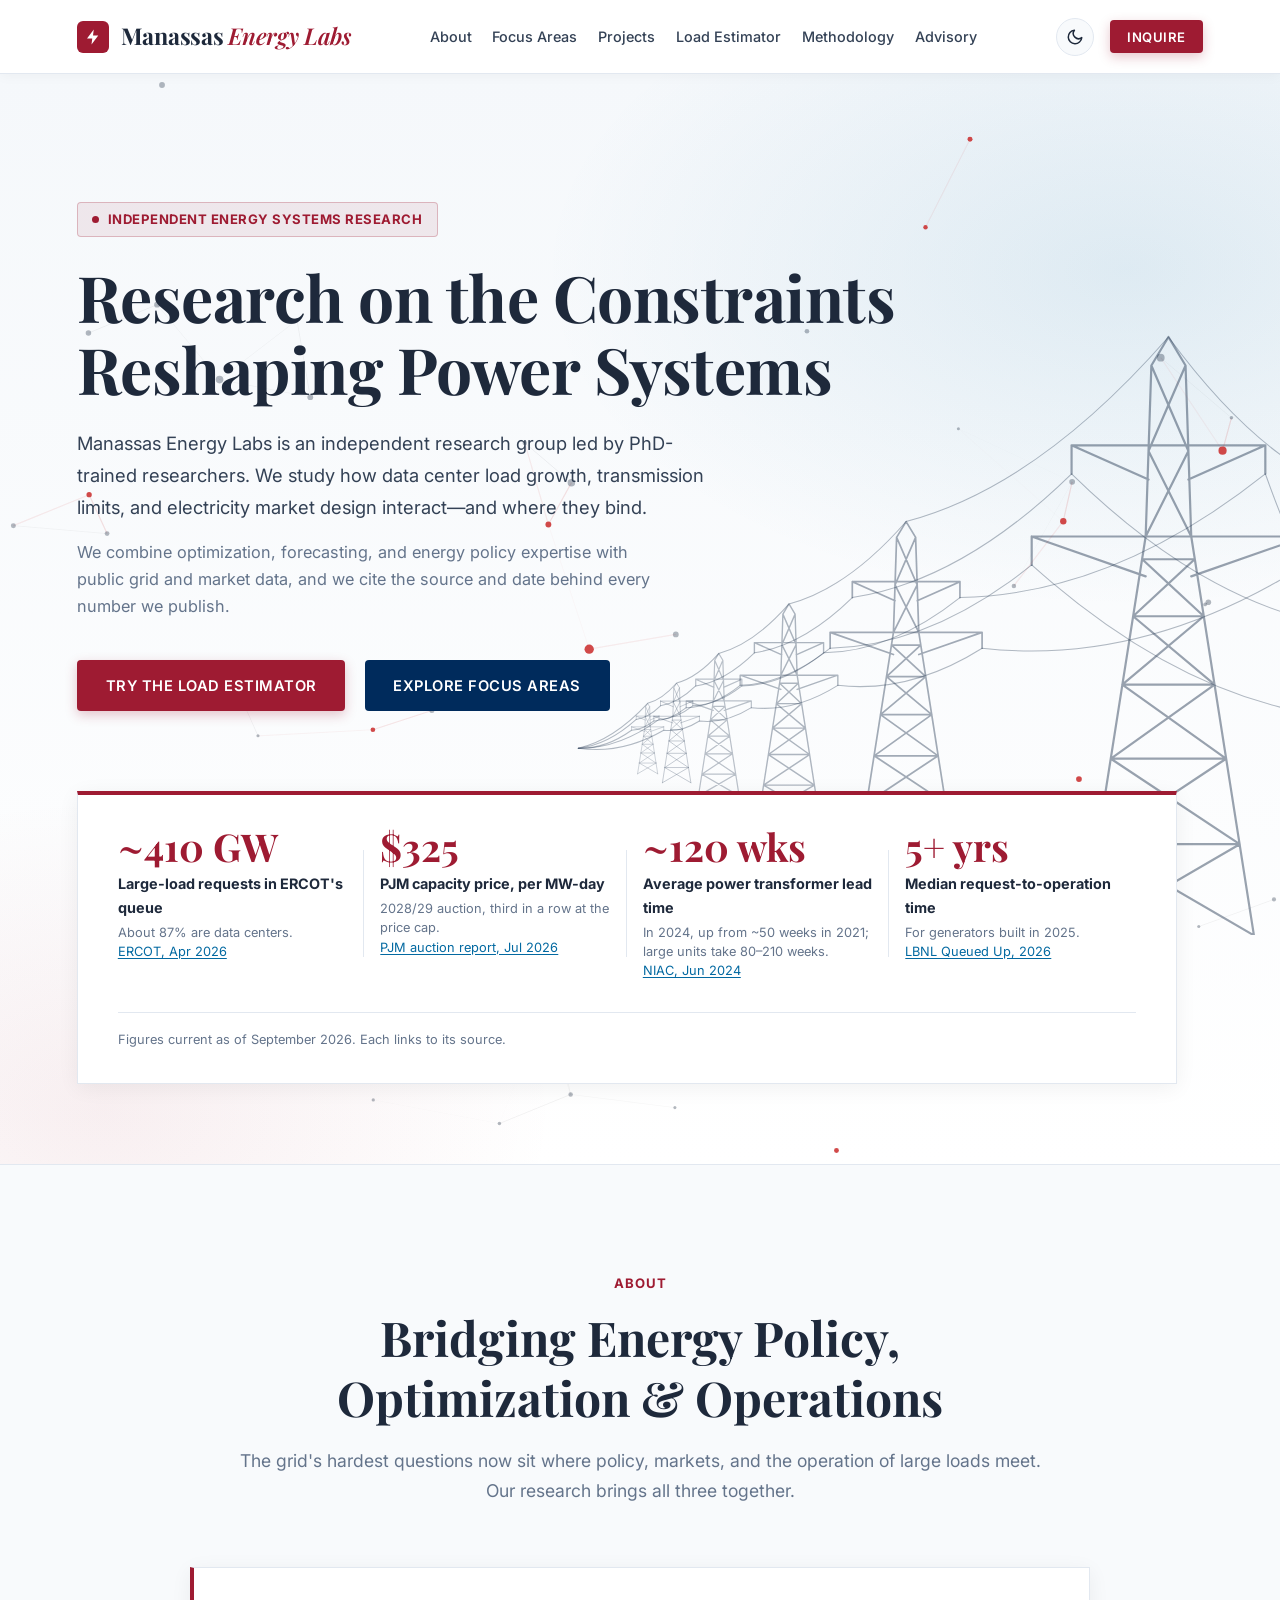
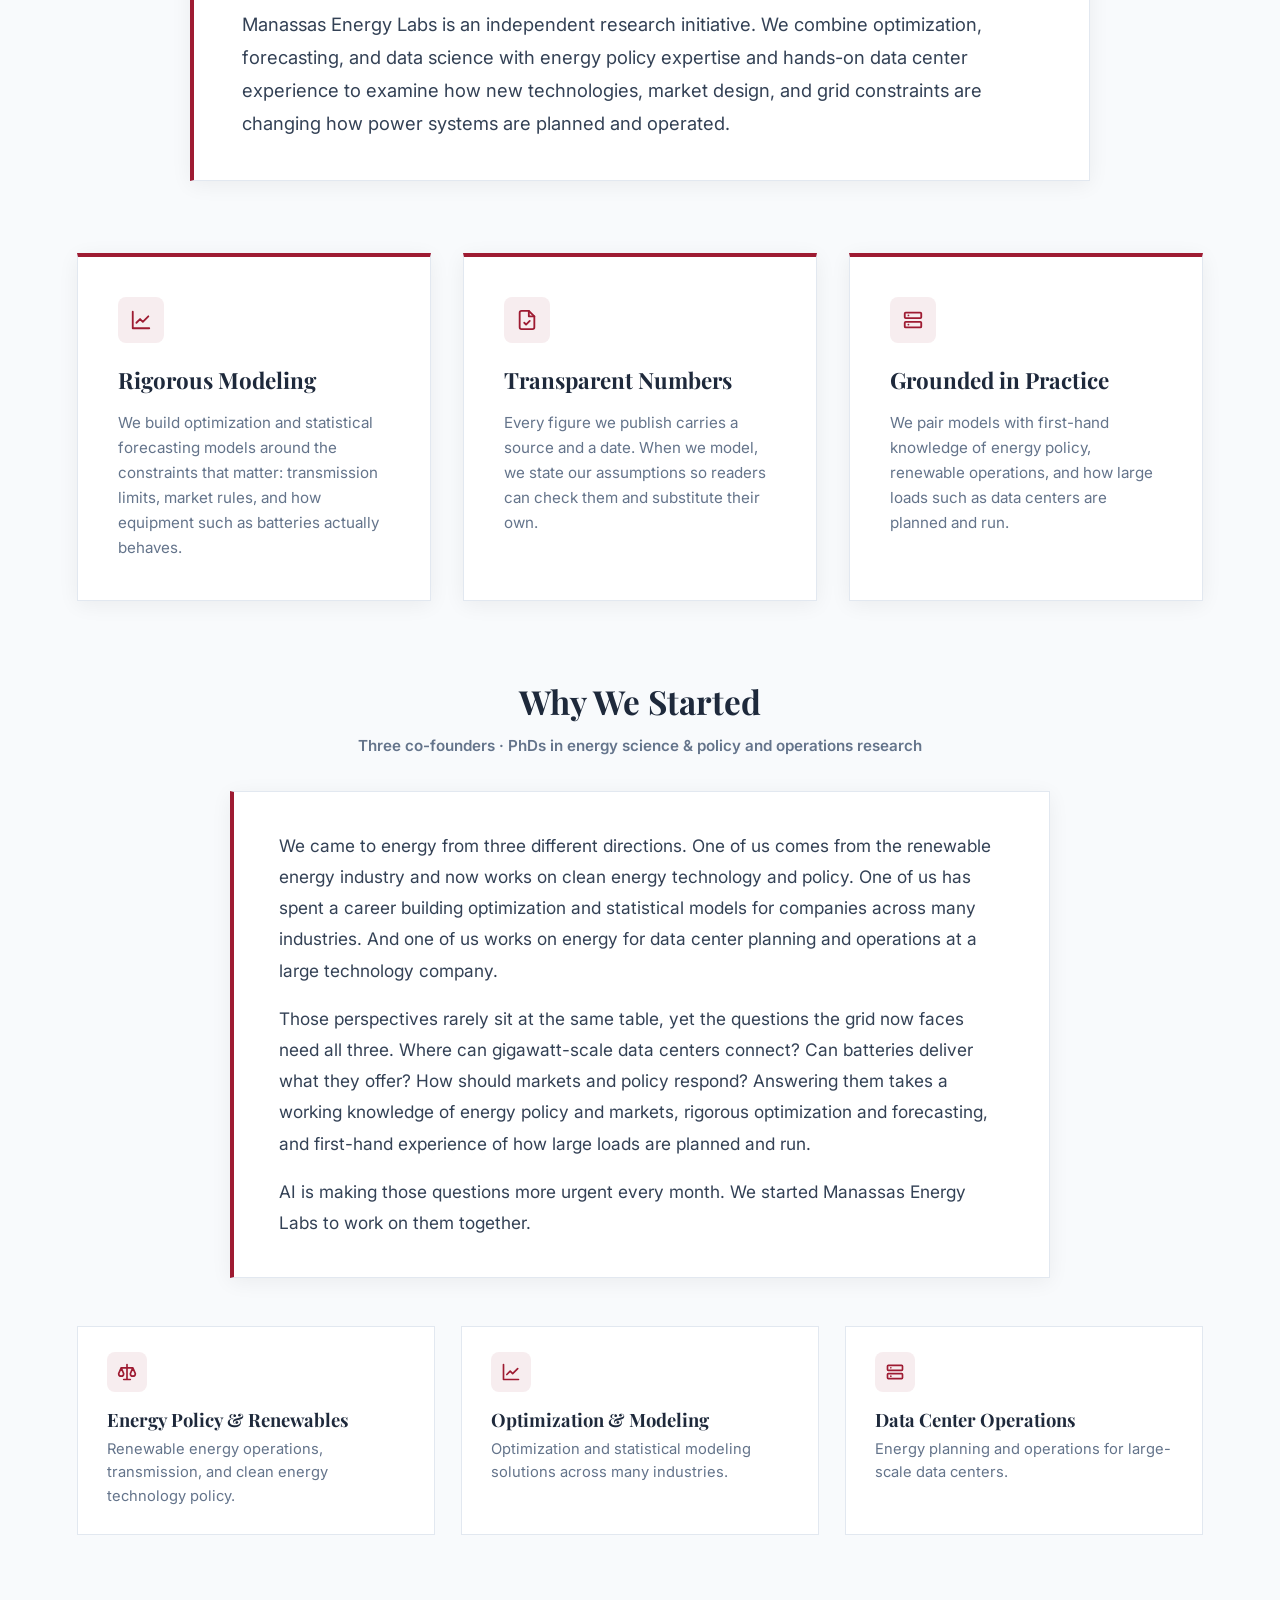
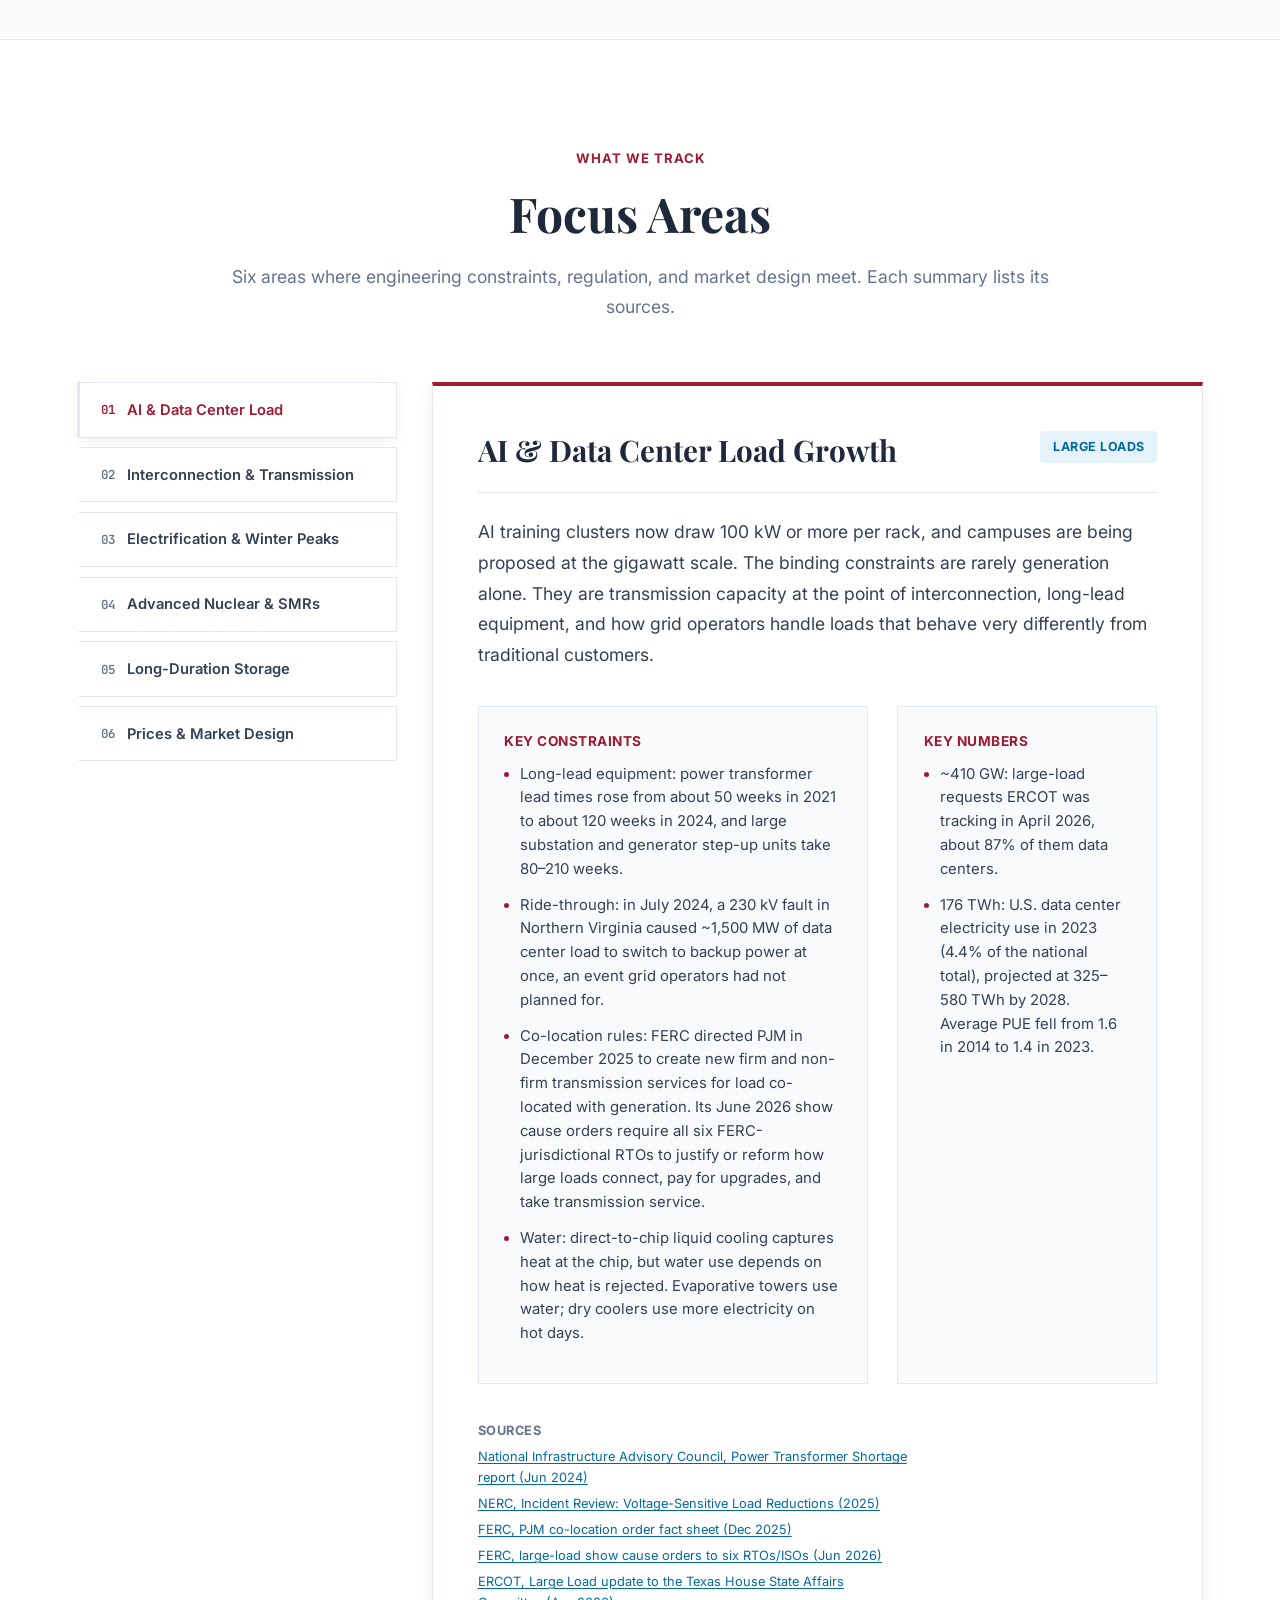
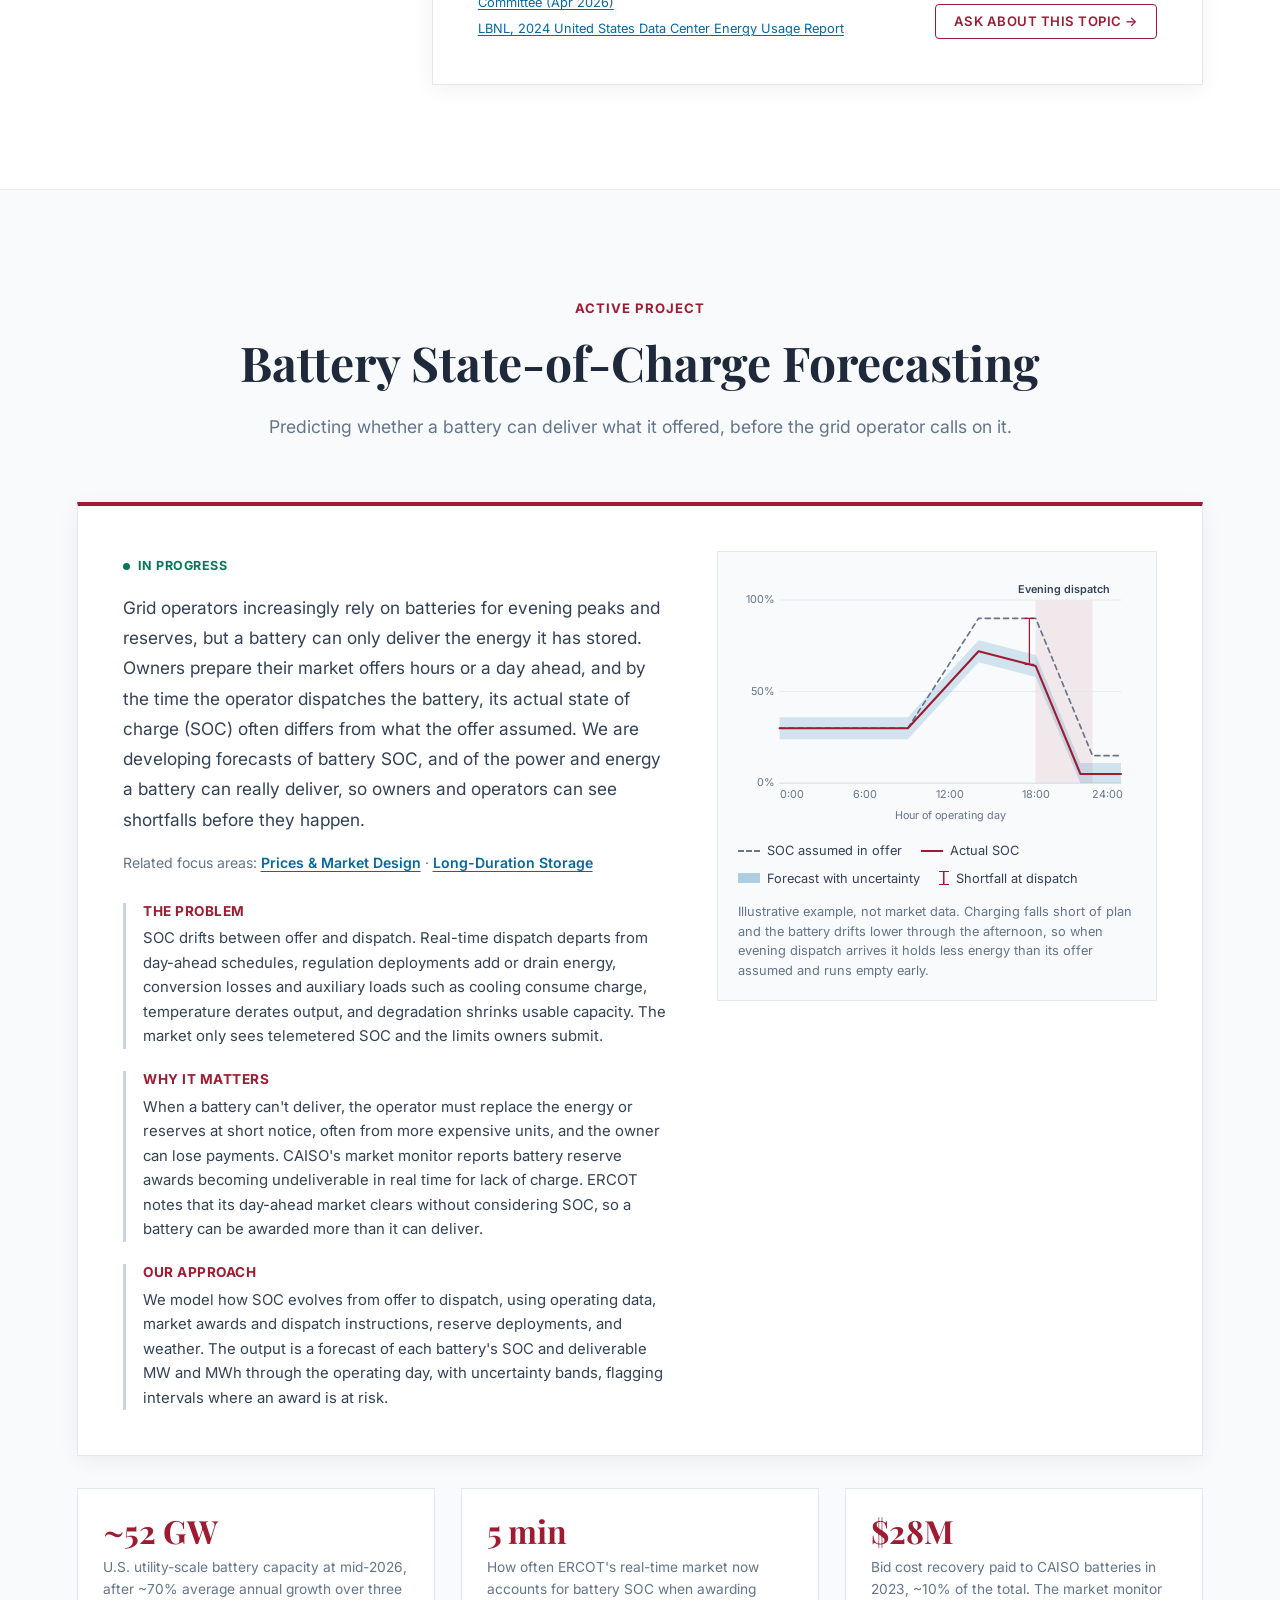
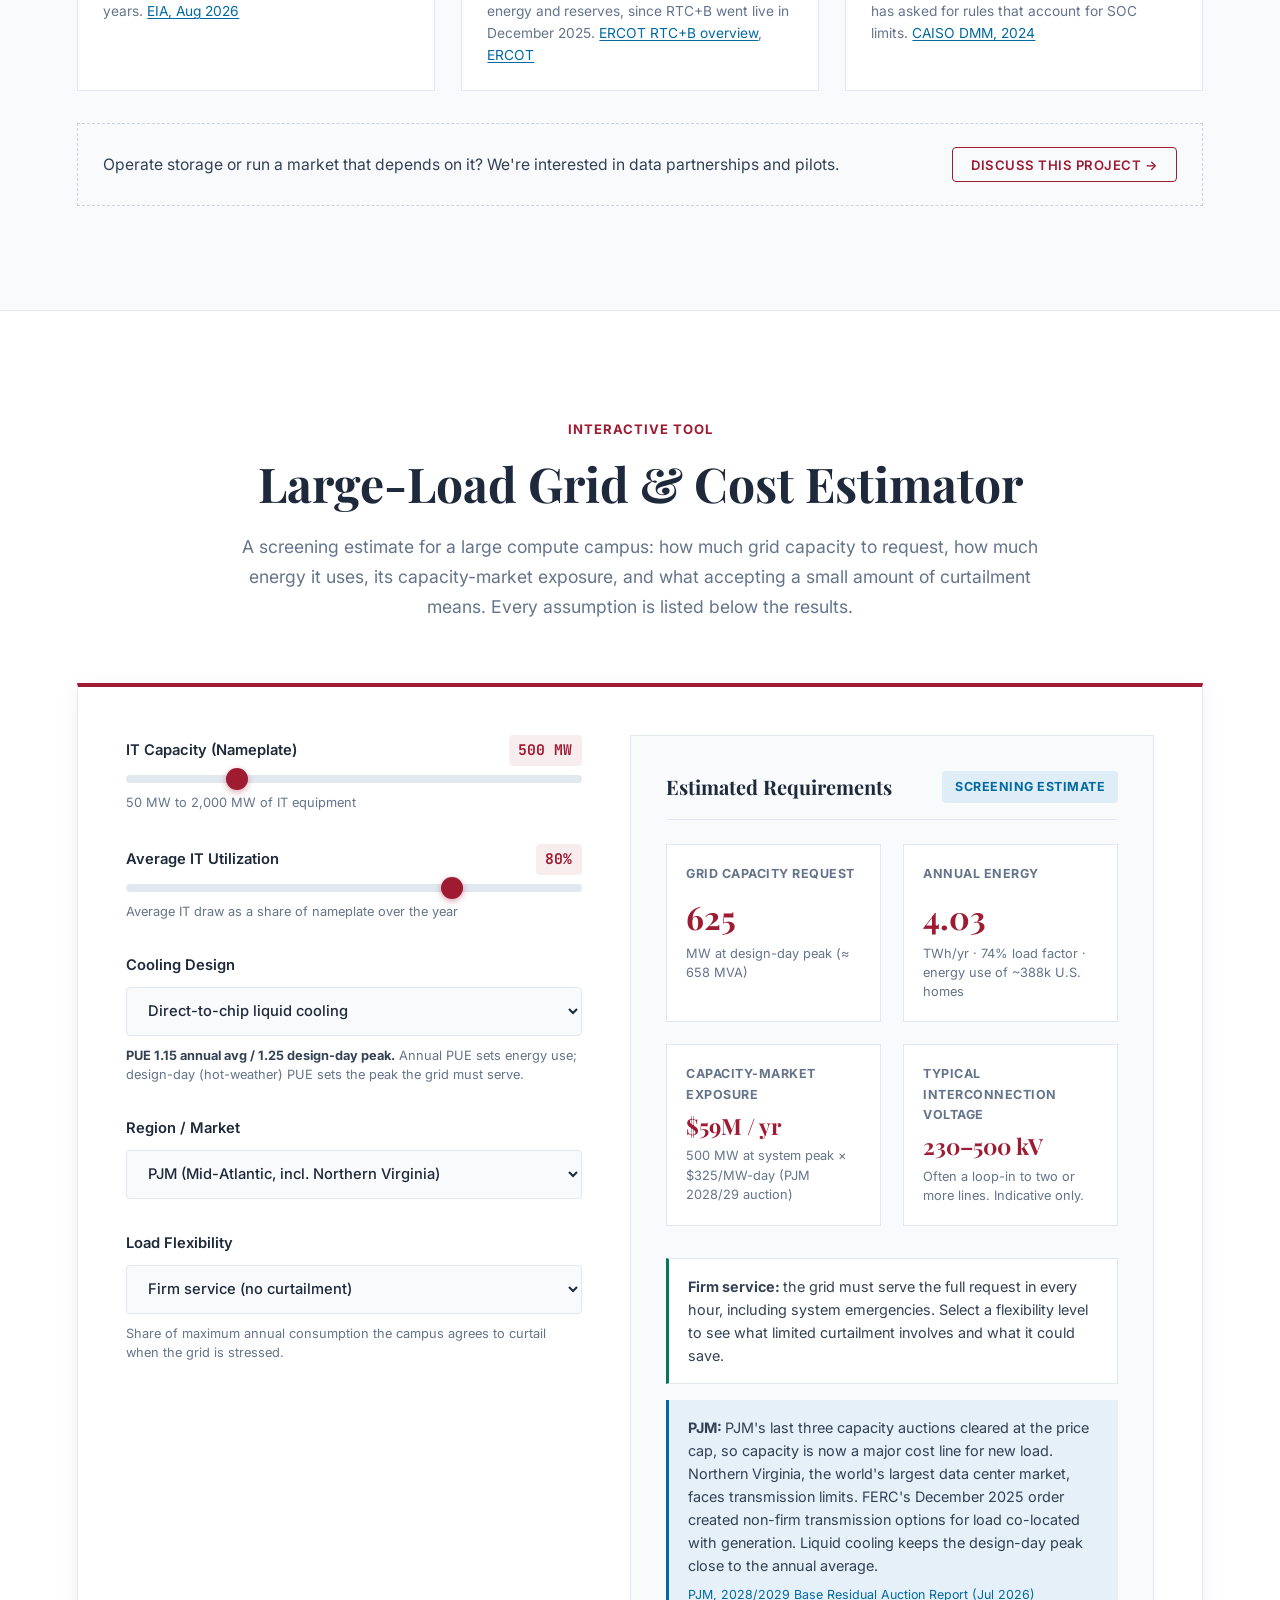
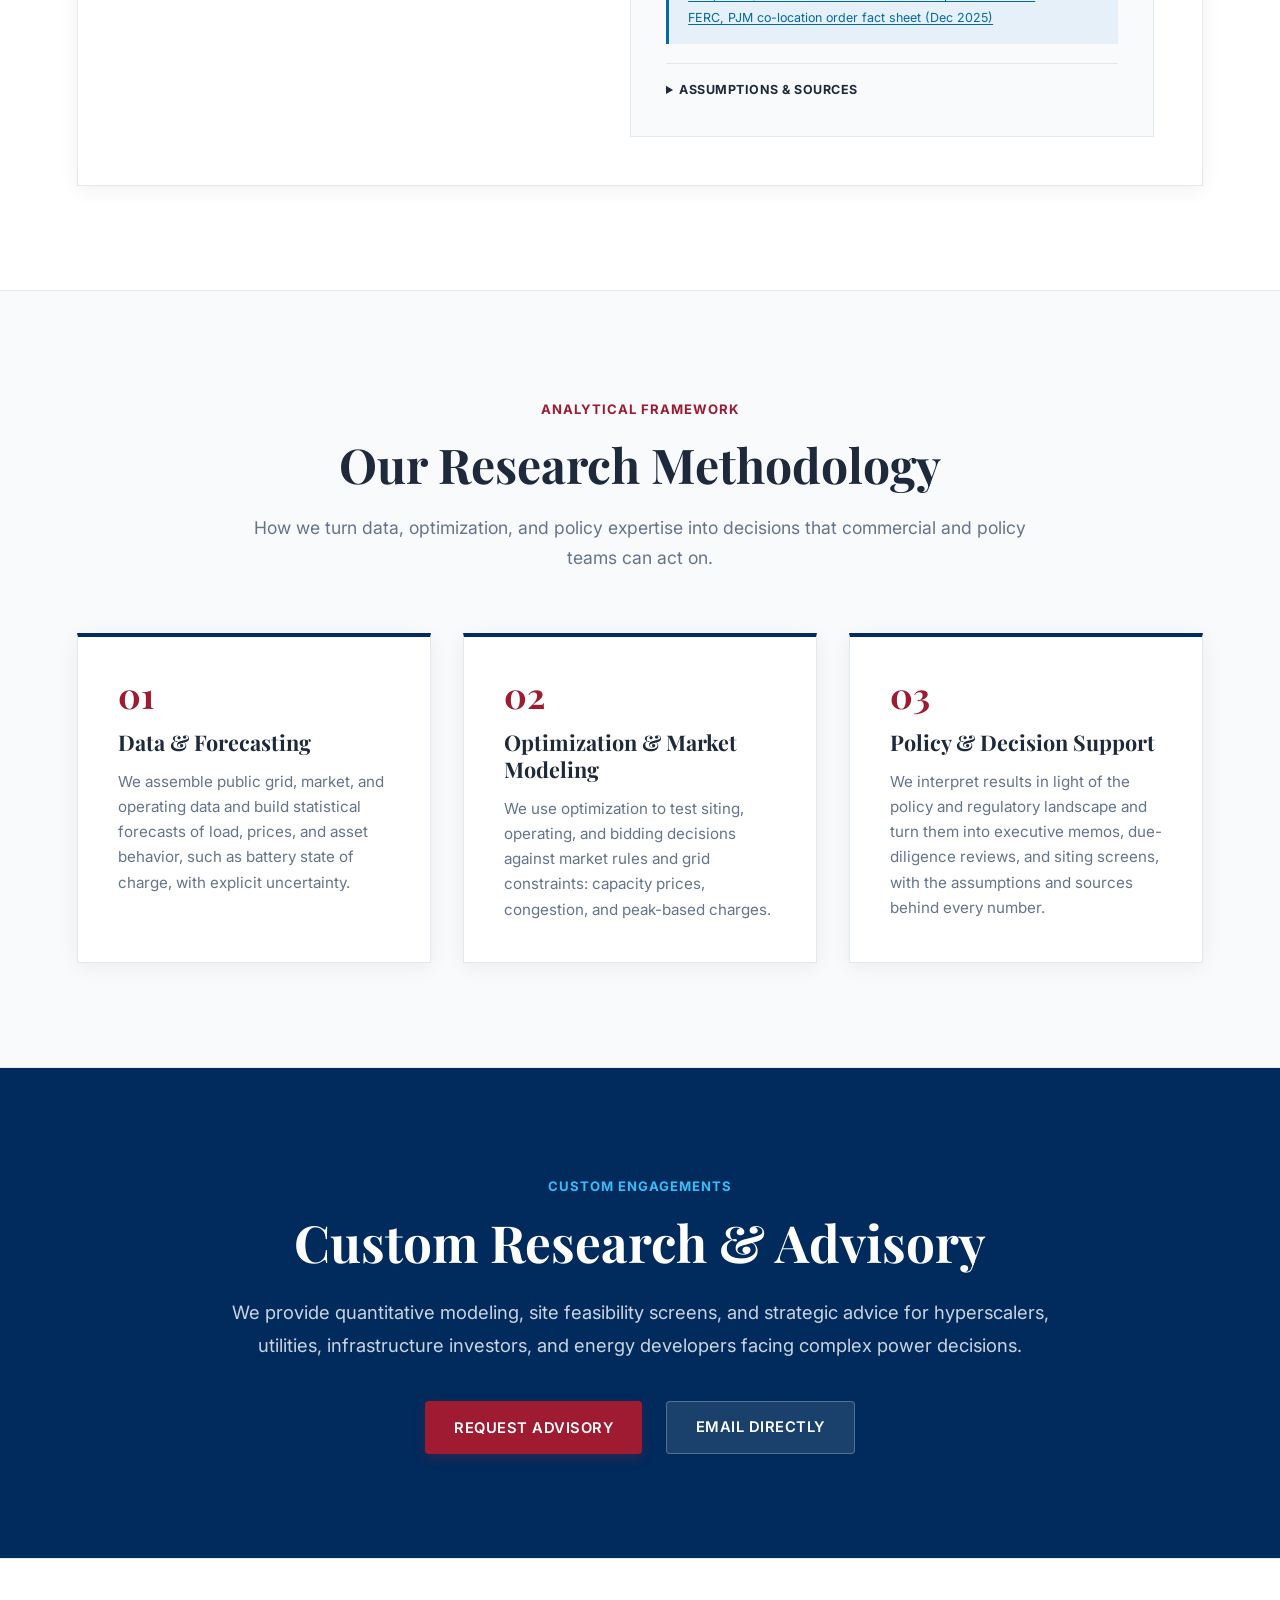
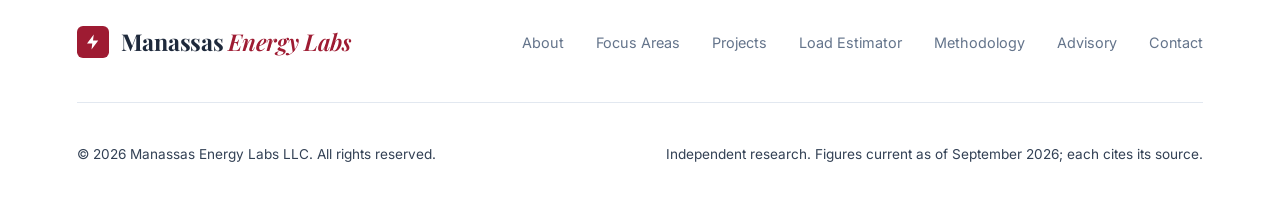
==== commit a8f4a7df: "Replace leadership placeholders with founding story; reposition copy - Add "Why We Started" story wi" ====
--- a/index.html
+++ b/index.html
@@ -42,7 +42,7 @@
     <link rel="stylesheet" href="https://fonts.googleapis.com/css2?family=Inter:wght@400;500;600;700&family=JetBrains+Mono:wght@600;700&family=Playfair+Display:ital,wght@0,600;0,700;1,600&display=swap">
 
     <!-- Stylesheet -->
-    <link rel="stylesheet" href="styles.css?v=5">
+    <link rel="stylesheet" href="styles.css?v=6">
 </head>
 <body>
     <!-- Top Reading Progress Indicator -->
@@ -126,10 +126,10 @@
                 <h1>Research on the Constraints <br>Reshaping Power Systems</h1>
 
                 <p class="hero-description">
-                    Manassas Energy Labs is an independent research group led by PhD-trained engineers. We study how data center load growth, transmission limits, and electricity market design interact&mdash;and where they bind.
+                    Manassas Energy Labs is an independent research group led by PhD-trained researchers. We study how data center load growth, transmission limits, and electricity market design interact&mdash;and where they bind.
                 </p>
                 <p class="hero-sub">
-                    We work from power-flow physics and public market data, and we cite the source and date behind every number we publish.
+                    We combine optimization, forecasting, and energy policy expertise with public grid and market data, and we cite the source and date behind every number we publish.
                 </p>
 
                 <div class="hero-actions">
@@ -169,23 +169,23 @@
         <section id="who-we-are" class="section-padding about-section fade-in">
             <div class="section-header">
                 <span class="section-tag">About</span>
-                <h2>Bridging Grid Physics & Market Economics</h2>
-                <p>Decisions about where large loads and new generation can connect are made by physical constraints first and prices second. Our research starts with both.</p>
+                <h2>Bridging Energy Policy, Optimization & Operations</h2>
+                <p>The grid's hardest questions now sit where policy, markets, and the operation of large loads meet. Our research brings all three together.</p>
             </div>
 
             <div class="about-intro-box">
                 <p>
-                    Manassas Energy Labs is an independent research initiative. We combine power-flow analysis and wholesale market data to examine how new technologies, economics, and transmission limits are changing how power systems are planned and operated.
+                    Manassas Energy Labs is an independent research initiative. We combine optimization, forecasting, and data science with energy policy expertise and hands-on data center experience to examine how new technologies, market design, and grid constraints are changing how power systems are planned and operated.
                 </p>
             </div>
 
             <div class="cards-grid">
                 <div class="card">
                     <div class="card-icon" aria-hidden="true">
-                        <svg viewBox="0 0 24 24"><path d="M22 12h-4l-3 9L9 3l-3 9H2"/></svg>
-                    </div>
-                    <h3>Physics First</h3>
-                    <p>We start from power flow, thermal ratings, voltage limits, and contingency criteria (N-1, N-1-1)&mdash;the constraints that decide where large loads can actually connect.</p>
+                        <svg viewBox="0 0 24 24"><path d="M3 3v18h18"/><path d="m7 15 4-4 3 3 6-6"/></svg>
+                    </div>
+                    <h3>Rigorous Modeling</h3>
+                    <p>We build optimization and statistical forecasting models around the constraints that matter: transmission limits, market rules, and how equipment such as batteries actually behaves.</p>
                 </div>
 
                 <div class="card">
@@ -198,112 +198,49 @@
 
                 <div class="card">
                     <div class="card-icon" aria-hidden="true">
-                        <svg viewBox="0 0 24 24"><path d="M3 3v18h18"/><path d="m7 15 4-4 3 3 6-6"/></svg>
-                    </div>
-                    <h3>Decade-Scale View</h3>
-                    <p>We focus on the structural shifts of the next ten years: gigawatt-scale compute siting, advanced nuclear, transmission expansion, and market redesign.</p>
-                </div>
-            </div>
-
-            <!-- Leadership (PLACEHOLDER CONTENT)
-                 Replace every [bracketed] field, then remove class="ph" from each filled element.
-                 Before launch, search this file for class="ph" to make sure nothing is left. -->
-            <div class="team-block" id="team">
-                <div class="team-header">
-                    <h3>Leadership</h3>
-                    <p><span class="ph">Three PhD-trained co-founders with backgrounds across power systems, energy markets, and grid technology.</span></p>
-                </div>
-
-                <div class="team-grid">
-                <article class="team-card">
-                    <div class="team-card-head">
-                        <!-- Avatar: keep the icon, or replace with initials, e.g. <div class="team-avatar">AB</div> -->
-                        <div class="team-avatar" aria-hidden="true">
-                            <svg viewBox="0 0 24 24"><circle cx="12" cy="8" r="4"/><path d="M4 21a8 8 0 0 1 16 0"/></svg>
-                        </div>
-                        <div>
-                            <h4 class="team-role">Co-founder 1</h4>
-                            <p class="team-focus"><span class="ph">[Focus area, e.g. Power systems &amp; markets]</span></p>
-                        </div>
-                    </div>
-
-                    <ul class="team-credentials">
-                        <li><span class="cred-label">Degree</span><span class="ph">[PhD, field]</span></li>
-                        <li><span class="cred-label">Experience</span><span class="ph">[10+ years, sector, e.g. utility transmission planning]</span></li>
-                    </ul>
-
-                    <p class="team-bio"><span class="ph">[Two sentences on expertise relevant to our focus areas. Keep it at sector level; avoid naming employers, universities, or years that could identify you.]</span></p>
-
-                    <ul class="team-tags">
-                        <li class="ph">[Expertise]</li>
-                        <li class="ph">[Expertise]</li>
-                        <li class="ph">[Expertise]</li>
-                    </ul>
-
-                    <p class="team-leads">Leads: <span class="ph">[Project or focus area]</span></p>
-                </article>
-
-                <article class="team-card">
-                    <div class="team-card-head">
-                        <!-- Avatar: keep the icon, or replace with initials, e.g. <div class="team-avatar">AB</div> -->
-                        <div class="team-avatar" aria-hidden="true">
-                            <svg viewBox="0 0 24 24"><circle cx="12" cy="8" r="4"/><path d="M4 21a8 8 0 0 1 16 0"/></svg>
-                        </div>
-                        <div>
-                            <h4 class="team-role">Co-founder 2</h4>
-                            <p class="team-focus"><span class="ph">[Focus area, e.g. Power systems &amp; markets]</span></p>
-                        </div>
-                    </div>
-
-                    <ul class="team-credentials">
-                        <li><span class="cred-label">Degree</span><span class="ph">[PhD, field]</span></li>
-                        <li><span class="cred-label">Experience</span><span class="ph">[10+ years, sector, e.g. utility transmission planning]</span></li>
-                    </ul>
-
-                    <p class="team-bio"><span class="ph">[Two sentences on expertise relevant to our focus areas. Keep it at sector level; avoid naming employers, universities, or years that could identify you.]</span></p>
-
-                    <ul class="team-tags">
-                        <li class="ph">[Expertise]</li>
-                        <li class="ph">[Expertise]</li>
-                        <li class="ph">[Expertise]</li>
-                    </ul>
-
-                    <p class="team-leads">Leads: <span class="ph">[Project or focus area]</span></p>
-                </article>
-
-                <article class="team-card">
-                    <div class="team-card-head">
-                        <!-- Avatar: keep the icon, or replace with initials, e.g. <div class="team-avatar">AB</div> -->
-                        <div class="team-avatar" aria-hidden="true">
-                            <svg viewBox="0 0 24 24"><circle cx="12" cy="8" r="4"/><path d="M4 21a8 8 0 0 1 16 0"/></svg>
-                        </div>
-                        <div>
-                            <h4 class="team-role">Co-founder 3</h4>
-                            <p class="team-focus"><span class="ph">[Focus area, e.g. Power systems &amp; markets]</span></p>
-                        </div>
-                    </div>
-
-                    <ul class="team-credentials">
-                        <li><span class="cred-label">Degree</span><span class="ph">[PhD, field]</span></li>
-                        <li><span class="cred-label">Experience</span><span class="ph">[10+ years, sector, e.g. utility transmission planning]</span></li>
-                    </ul>
-
-                    <p class="team-bio"><span class="ph">[Two sentences on expertise relevant to our focus areas. Keep it at sector level; avoid naming employers, universities, or years that could identify you.]</span></p>
-
-                    <ul class="team-tags">
-                        <li class="ph">[Expertise]</li>
-                        <li class="ph">[Expertise]</li>
-                        <li class="ph">[Expertise]</li>
-                    </ul>
-
-                    <p class="team-leads">Leads: <span class="ph">[Project or focus area]</span></p>
-                </article>
-                </div>
-
-                <p class="team-note">
-                    <svg viewBox="0 0 24 24" aria-hidden="true"><rect x="4" y="11" width="16" height="10" rx="2"/><path d="M8 11V7a4 4 0 0 1 8 0v4"/></svg>
-                    <span class="ph">Our team members hold full-time professional roles and publish here independently. Identities are shared with clients under NDA.</span>
-                </p>
+                        <svg viewBox="0 0 24 24"><rect x="3" y="4" width="18" height="6" rx="1"/><rect x="3" y="14" width="18" height="6" rx="1"/><path d="M7 7h.01M7 17h.01"/></svg>
+                    </div>
+                    <h3>Grounded in Practice</h3>
+                    <p>We pair models with first-hand knowledge of energy policy, renewable operations, and how large loads such as data centers are planned and run.</p>
+                </div>
+            </div>
+
+            <!-- Founding story (no names, by design) -->
+            <div class="story-block" id="story">
+                <div class="story-header">
+                    <h3>Why We Started</h3>
+                    <p class="story-credentials">Three co-founders &middot; PhDs in energy science &amp; policy and operations research</p>
+                </div>
+
+                <div class="story-text">
+                    <p>We came to energy from three different directions. One of us comes from the renewable energy industry and now works on clean energy technology and policy. One of us has spent a career building optimization and statistical models for companies across many industries. And one of us works on energy for data center planning and operations at a large technology company.</p>
+                    <p>Those perspectives rarely sit at the same table, yet the questions the grid now faces need all three. Where can gigawatt-scale data centers connect? Can batteries deliver what they offer? How should markets and policy respond? Answering them takes a working knowledge of energy policy and markets, rigorous optimization and forecasting, and first-hand experience of how large loads are planned and run.</p>
+                    <p>AI is making those questions more urgent every month. We started Manassas Energy Labs to work on them together.</p>
+                </div>
+
+                <div class="perspective-grid">
+                    <div class="perspective-card">
+                        <div class="perspective-icon" aria-hidden="true">
+                            <svg viewBox="0 0 24 24"><path d="M12 3v18M5 7h14M5 7l-3 7a3 3 0 0 0 6 0zM19 7l-3 7a3 3 0 0 0 6 0zM8 21h8"/></svg>
+                        </div>
+                        <h4>Energy Policy &amp; Renewables</h4>
+                        <p>Renewable energy operations, transmission, and clean energy technology policy.</p>
+                    </div>
+                    <div class="perspective-card">
+                        <div class="perspective-icon" aria-hidden="true">
+                            <svg viewBox="0 0 24 24"><path d="M3 3v18h18"/><path d="m7 15 4-4 3 3 6-6"/></svg>
+                        </div>
+                        <h4>Optimization &amp; Modeling</h4>
+                        <p>Optimization and statistical modeling solutions across many industries.</p>
+                    </div>
+                    <div class="perspective-card">
+                        <div class="perspective-icon" aria-hidden="true">
+                            <svg viewBox="0 0 24 24"><rect x="3" y="4" width="18" height="6" rx="1"/><rect x="3" y="14" width="18" height="6" rx="1"/><path d="M7 7h.01M7 17h.01"/></svg>
+                        </div>
+                        <h4>Data Center Operations</h4>
+                        <p>Energy planning and operations for large-scale data centers.</p>
+                    </div>
+                </div>
             </div>
         </section>
 
@@ -605,26 +542,26 @@
             <div class="section-header">
                 <span class="section-tag">Analytical Framework</span>
                 <h2>Our Research Methodology</h2>
-                <p>How we turn power-system engineering into decisions that commercial and policy teams can act on.</p>
+                <p>How we turn data, optimization, and policy expertise into decisions that commercial and policy teams can act on.</p>
             </div>
 
             <div class="pipeline-grid">
                 <div class="pipeline-step">
                     <div class="step-num">01</div>
-                    <h3>Physical Grid Analysis</h3>
-                    <p>We analyze AC power flow, N-1 and N-1-1 contingencies, thermal ratings, and voltage limits using public planning data and industry-standard simulation tools.</p>
+                    <h3>Data &amp; Forecasting</h3>
+                    <p>We assemble public grid, market, and operating data and build statistical forecasts of load, prices, and asset behavior, such as battery state of charge, with explicit uncertainty.</p>
                 </div>
 
                 <div class="pipeline-step">
                     <div class="step-num">02</div>
-                    <h3>Market Overlay</h3>
-                    <p>We overlay those physical constraints on wholesale market outcomes: locational marginal prices (LMPs), congestion and basis risk, and capacity auction results.</p>
+                    <h3>Optimization &amp; Market Modeling</h3>
+                    <p>We use optimization to test siting, operating, and bidding decisions against market rules and grid constraints: capacity prices, congestion, and peak-based charges.</p>
                 </div>
 
                 <div class="pipeline-step">
                     <div class="step-num">03</div>
-                    <h3>Decision Support</h3>
-                    <p>We turn findings into executive memos, due-diligence reviews, and siting screens, and we publish the assumptions and sources behind every number.</p>
+                    <h3>Policy &amp; Decision Support</h3>
+                    <p>We interpret results in light of the policy and regulatory landscape and turn them into executive memos, due-diligence reviews, and siting screens, with the assumptions and sources behind every number.</p>
                 </div>
             </div>
         </section>
@@ -711,7 +648,7 @@
 
                 <div class="form-group">
                     <label for="adv-scope">Research Scope & Questions</label>
-                    <textarea id="adv-scope" class="form-textarea" placeholder="Region, load size, timeline, or the specific power-flow / market question you're working on..." required></textarea>
+                    <textarea id="adv-scope" class="form-textarea" placeholder="Region, load size, timeline, or the specific grid, market, or modeling question you're working on..." required></textarea>
                 </div>
 
                 <button type="submit" class="btn-primary btn-block">Open Email to Send Inquiry &rarr;</button>
--- a/styles.css
+++ b/styles.css
@@ -716,170 +716,102 @@
 }
 
 /* ==========================================================================
-   Leadership (inside About)
+   Founding story (inside About)
    ========================================================================== */
-.team-block {
+.story-block {
     max-width: 1200px;
     margin: 5rem auto 0;
     scroll-margin-top: 90px;
 }
 
-.team-header {
+.story-header {
     text-align: center;
-    max-width: 720px;
-    margin: 0 auto 2.4rem;
-}
-
-.team-header h3 {
+    margin-bottom: 2rem;
+}
+
+.story-header h3 {
     font-size: clamp(1.7rem, 2.6vw, 2.1rem);
     margin-bottom: 0.6rem;
 }
 
-.team-header p {
-    color: var(--text-muted);
-    font-size: 1rem;
-}
-
-.team-grid {
+.story-credentials {
+    display: inline-block;
+    font-size: 0.95rem;
+    font-weight: 600;
+    color: var(--text-muted);
+}
+
+.story-text {
+    max-width: 820px;
+    margin: 0 auto 3rem;
+    background: var(--bg-surface);
+    border: 1px solid var(--border-light);
+    border-left: 4px solid var(--accent-red);
+    box-shadow: var(--card-shadow);
+    padding: 2.4rem 2.8rem;
+}
+
+.story-text p {
+    font-size: 1.08rem;
+    line-height: 1.8;
+    color: var(--text-secondary);
+}
+
+.story-text p + p {
+    margin-top: 1.1rem;
+}
+
+.perspective-grid {
     display: grid;
     grid-template-columns: repeat(3, 1fr);
-    gap: 2rem;
-}
-
-.team-card {
+    gap: 1.6rem;
+}
+
+.perspective-card {
     background: var(--bg-surface);
     border: 1px solid var(--border-light);
-    box-shadow: var(--card-shadow);
-    padding: 2rem;
-    display: flex;
-    flex-direction: column;
-    gap: 1.2rem;
-}
-
-.team-card-head {
-    display: flex;
-    align-items: center;
-    gap: 1rem;
-}
-
-.team-avatar {
-    width: 58px;
-    height: 58px;
-    flex-shrink: 0;
-    border-radius: 50%;
+    padding: 1.6rem 1.8rem;
+}
+
+.perspective-icon {
+    width: 40px;
+    height: 40px;
+    border-radius: 8px;
     background: var(--accent-red-light);
-    border: 1px solid var(--border-light);
     color: var(--accent-red-text);
     display: flex;
     align-items: center;
     justify-content: center;
-    font-family: 'Playfair Display', serif;
-    font-size: 1.3rem;
-    font-weight: 700;
-}
-
-.team-avatar svg {
-    width: 28px;
-    height: 28px;
-}
-
-.team-role {
-    font-size: 1.2rem;
-    margin-bottom: 0.15rem;
-}
-
-.team-focus {
-    font-size: 0.88rem;
-    color: var(--text-muted);
-}
-
-.team-credentials {
-    list-style: none;
-    display: flex;
-    flex-direction: column;
-    gap: 0.5rem;
-    padding: 0.9rem 0;
-    border-top: 1px solid var(--border-light);
-    border-bottom: 1px solid var(--border-light);
-    font-size: 0.88rem;
-    color: var(--text-secondary);
-}
-
-.team-credentials li {
-    display: grid;
-    grid-template-columns: 90px 1fr;
-    gap: 0.6rem;
-}
-
-.cred-label {
-    font-size: 0.72rem;
-    font-weight: 700;
-    text-transform: uppercase;
-    letter-spacing: 0.5px;
-    color: var(--text-muted);
-    padding-top: 0.15rem;
-}
-
-.team-bio {
+    margin-bottom: 1rem;
+}
+
+.perspective-icon svg {
+    width: 20px;
+    height: 20px;
+}
+
+.perspective-card h4 {
+    font-size: 1.15rem;
+    margin-bottom: 0.4rem;
+}
+
+.perspective-card p {
     font-size: 0.92rem;
-    line-height: 1.65;
-    color: var(--text-secondary);
-}
-
-.team-tags {
-    list-style: none;
-    display: flex;
-    flex-wrap: wrap;
-    gap: 0.5rem;
-}
-
-.team-tags li {
-    font-size: 0.76rem;
-    font-weight: 600;
-    padding: 0.3rem 0.7rem;
-    border-radius: 4px;
-    background: var(--bg-alt);
-    border: 1px solid var(--border-light);
-    color: var(--text-secondary);
-}
-
-.team-leads {
-    margin-top: auto;
-    font-size: 0.82rem;
-    font-weight: 600;
-    color: var(--electric-emerald);
-}
-
-.team-note {
-    display: flex;
-    align-items: center;
-    justify-content: center;
-    gap: 0.6rem;
-    margin-top: 2rem;
-    font-size: 0.88rem;
-    color: var(--text-muted);
-    text-align: center;
-}
-
-.team-note svg {
-    width: 16px;
-    height: 16px;
-    flex-shrink: 0;
-}
-
-/* Placeholder marker: remove class="ph" once real content is in place */
-.ph {
-    background: repeating-linear-gradient(-45deg, rgba(234, 179, 8, 0.12) 0 6px, rgba(234, 179, 8, 0.2) 6px 12px);
-    outline: 1px dashed rgba(202, 138, 4, 0.7);
-    outline-offset: 1px;
-    border-radius: 2px;
+    line-height: 1.6;
+    color: var(--text-muted);
 }
 
 @media (max-width: 992px) {
-    .team-grid {
+    .perspective-grid {
         grid-template-columns: 1fr;
         max-width: 560px;
         margin: 0 auto;
+    }
+}
+
+@media (max-width: 768px) {
+    .story-text {
+        padding: 1.6rem;
     }
 }
 
